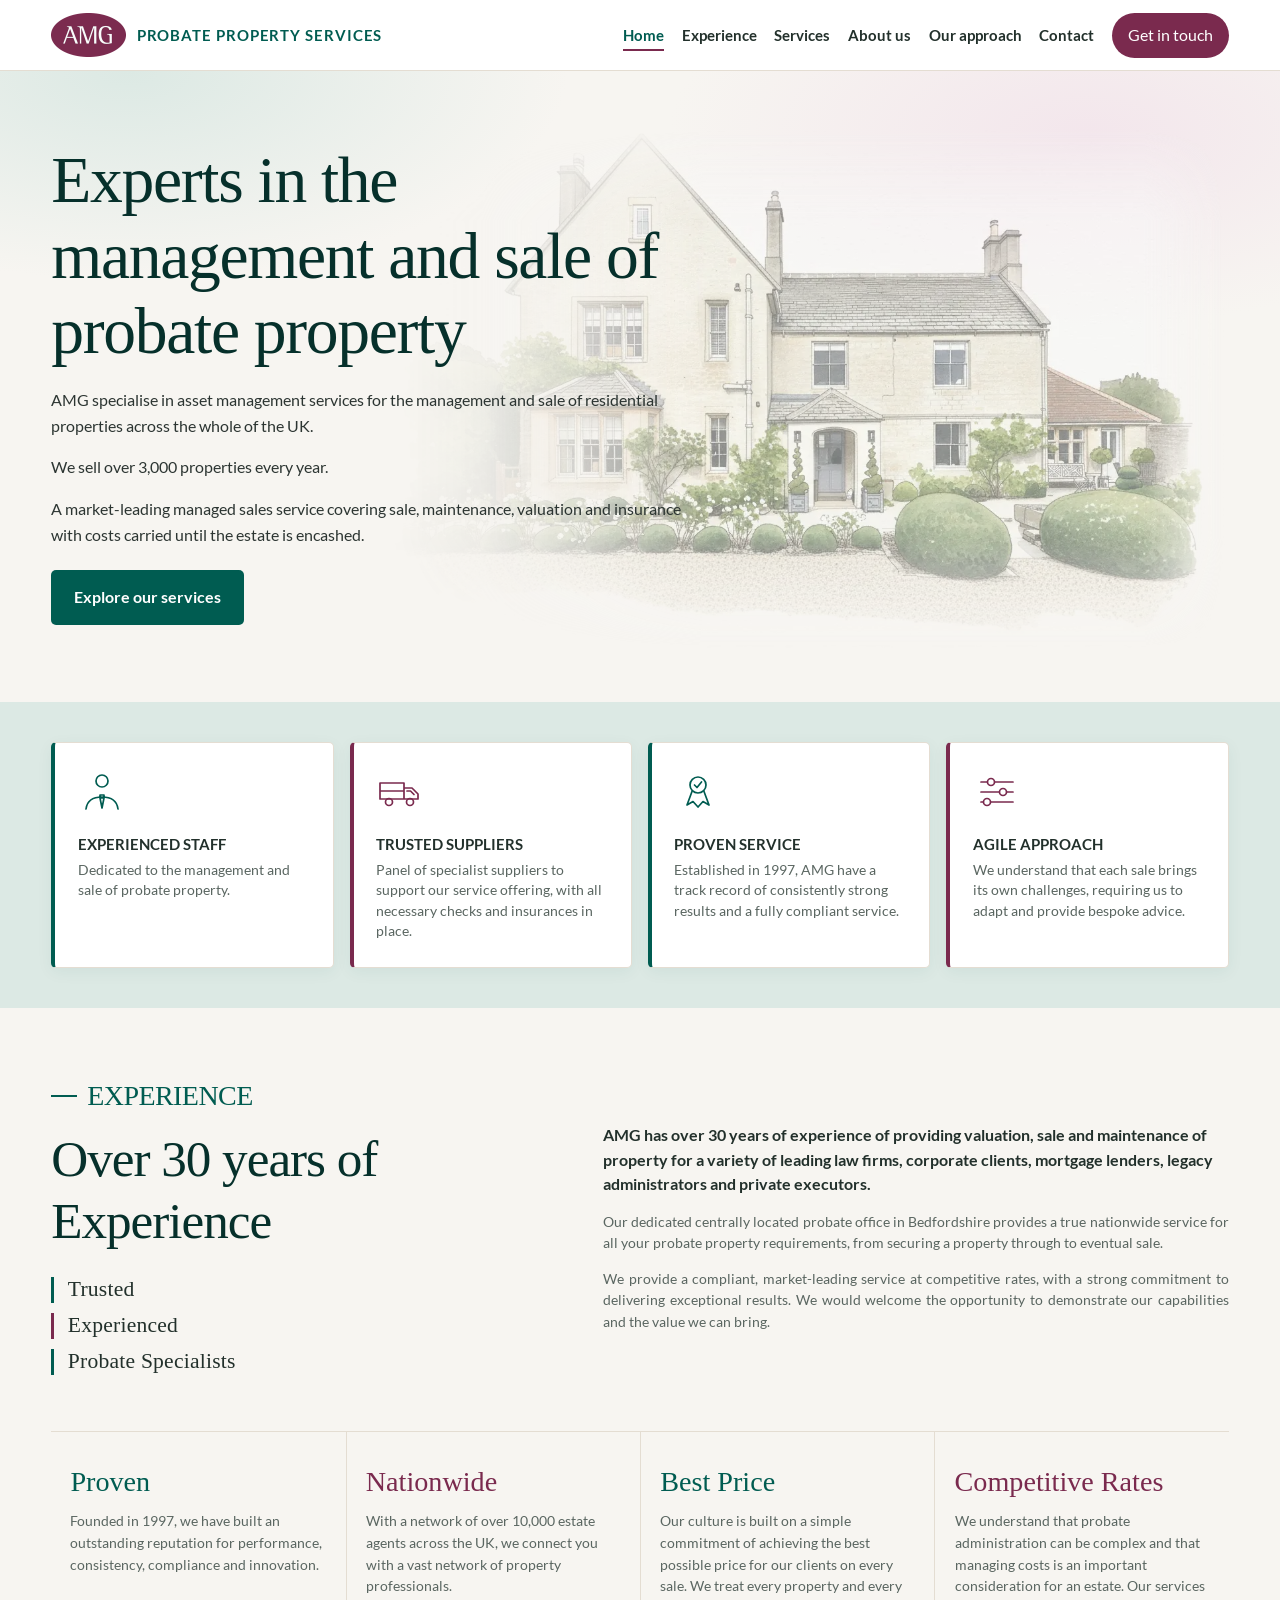
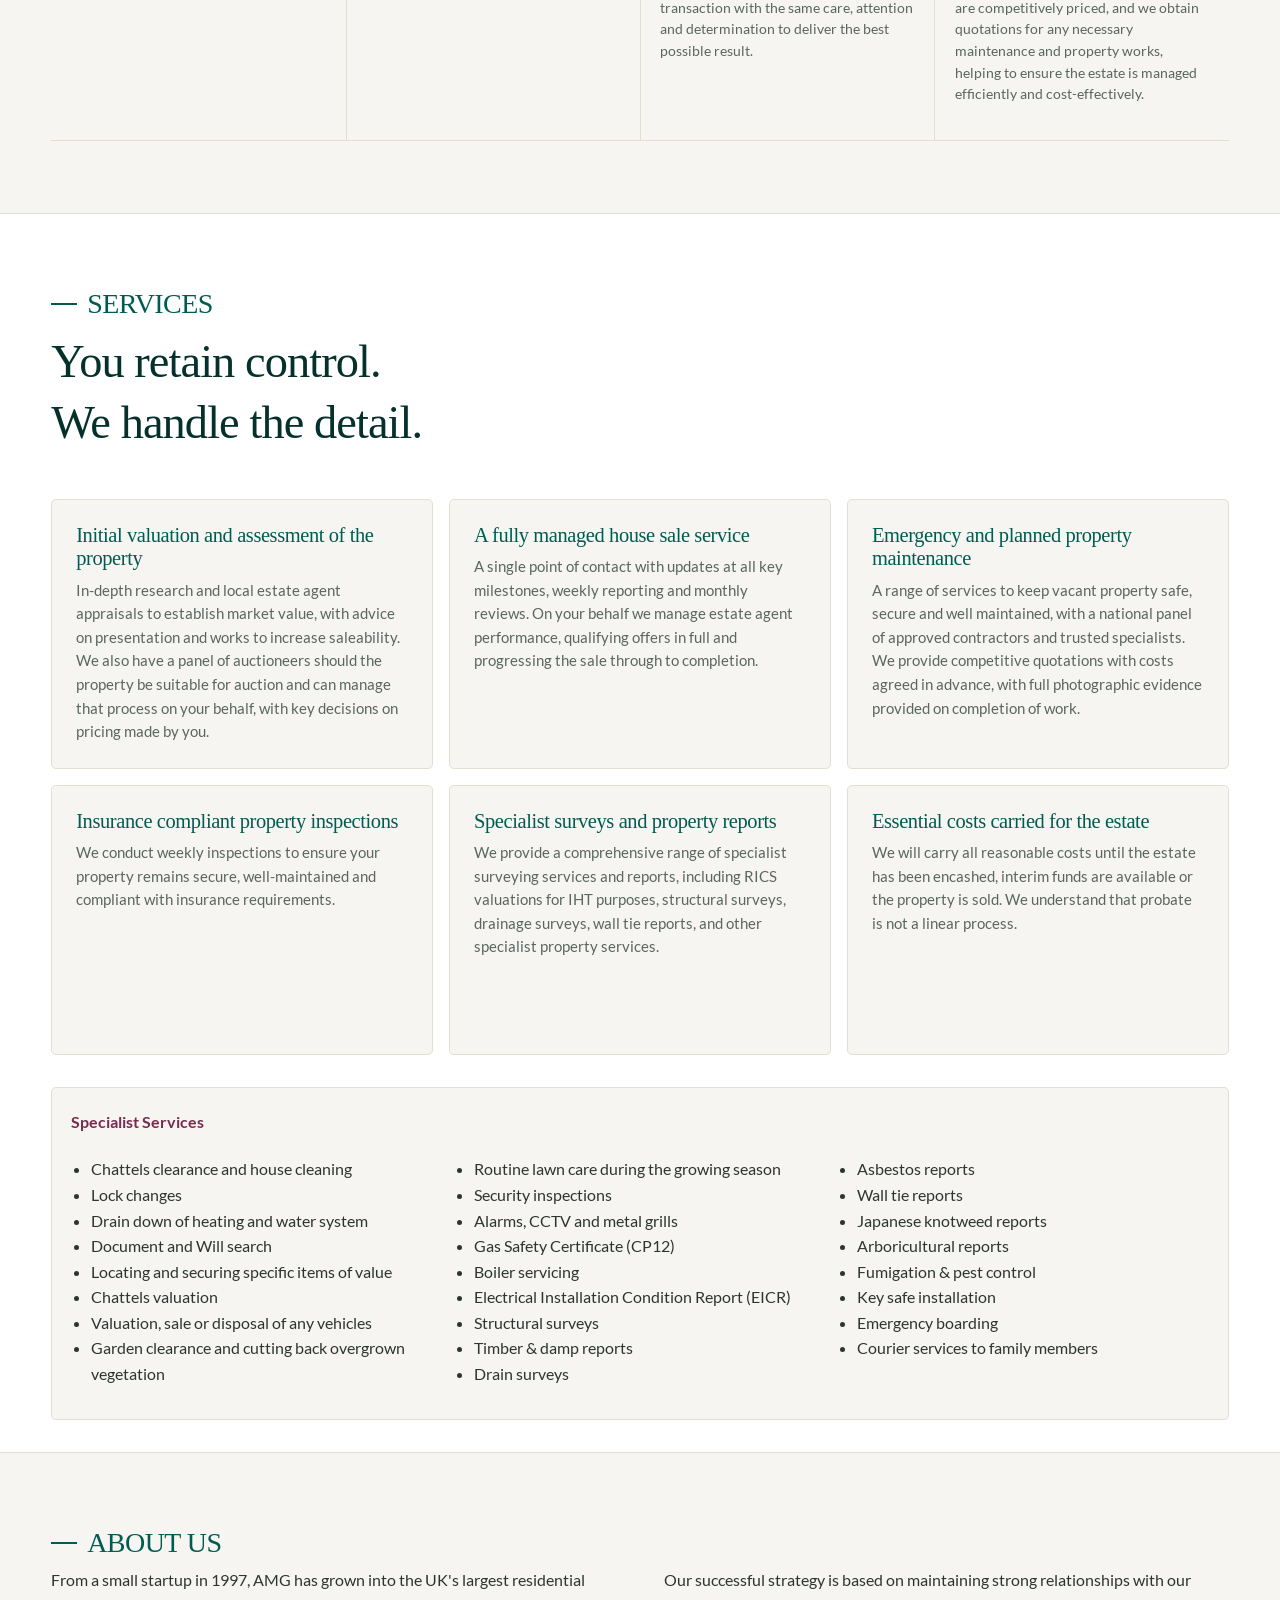
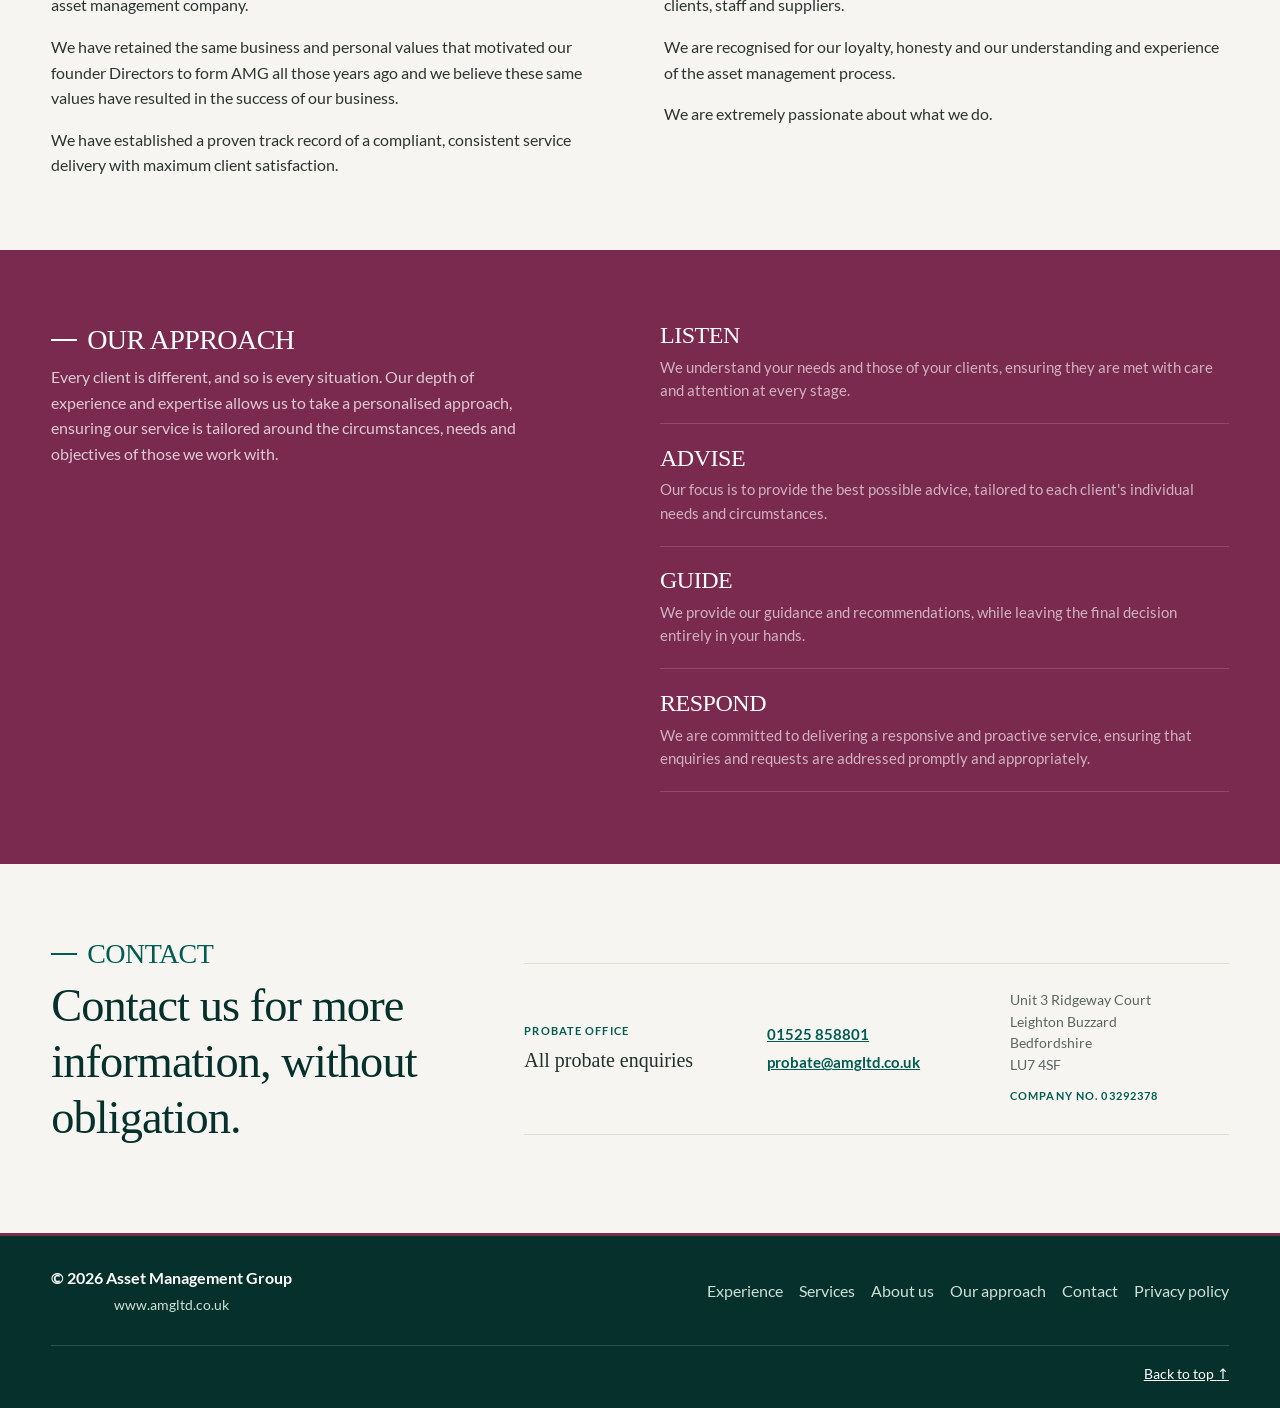
==== index.html @ eb2e2aac "Anchor hero image to container with no overshoot (right 0); keep house fully on-screen at wide width" ====
<!doctype html>
<html lang="en-GB">

<head>
  <meta charset="utf-8">
  <meta name="viewport" content="width=device-width, initial-scale=1">
  <meta name="description" content="AMG Probate Property Services — experts in the management and sale of probate property across the UK. Managed sales, valuations, maintenance, inspections and clearance.">
  <meta name="theme-color" content="#005c51">
  <link rel="canonical" href="https://www.amgprobate.co.uk/">
  <meta property="og:title" content="AMG Probate Property Services | Experts in Probate Property">
  <meta property="og:description" content="AMG Probate Property Services — experts in the management and sale of probate property across the UK. Managed sales, valuations, maintenance, inspections and clearance.">
  <meta property="og:image" content="https://www.amgprobate.co.uk/images/hero-house.webp">
  <meta property="og:url" content="https://www.amgprobate.co.uk/">
  <meta property="og:type" content="website">
  <meta property="og:site_name" content="AMG Probate Property Services">
  <meta name="twitter:card" content="summary_large_image">
  <meta name="twitter:title" content="AMG Probate Property Services | Experts in Probate Property">
  <meta name="twitter:description" content="AMG Probate Property Services — experts in the management and sale of probate property across the UK. Managed sales, valuations, maintenance, inspections and clearance.">
  <meta name="twitter:image" content="https://www.amgprobate.co.uk/images/hero-house.webp">
  <title>AMG Probate Property Services | Experts in Probate Property</title>
  <link rel="icon" type="image/png" href="favicon.png">
  <link rel="preload" as="image" href="images/hero-house.webp" fetchpriority="high">
  <link rel="preload" as="font" type="font/woff2" href="fonts/lato-400.woff2" crossorigin>
  <link rel="preload" as="font" type="font/woff2" href="fonts/lato-700.woff2" crossorigin>
  <link rel="stylesheet" href="styles.css?v=30091411">
  <script type="application/ld+json">
  {
    "@context": "https://schema.org",
    "@type": "Organization",
    "name": "AMG Probate Property Services",
    "description": "Management and sale of probate property across the UK.",
    "email": "probate@amgltd.co.uk",
    "telephone": "+44 1525 858801",
    "address": {
      "@type": "PostalAddress",
      "streetAddress": "Unit 3 Ridgeway Court",
      "addressLocality": "Leighton Buzzard",
      "addressRegion": "Bedfordshire",
      "postalCode": "LU7 4SF",
      "addressCountry": "GB"
    }
  }
  </script>
</head>

<body>
  <a class="skip-link" href="#main-content">Skip to main content</a>

  <header class="site-header" id="site-header">
    <div class="container header-inner">
      <a class="brand" href="#home" aria-label="AMG Probate Property Services — home">
        <img class="brand-logo" src="images/amg-logo-framed-mulberry.png" alt="" width="75" height="44">
        <span class="brand-text">Probate Property Services</span>
      </a>

      <button class="menu-toggle" type="button" aria-expanded="false" aria-controls="site-navigation">
        <span class="menu-toggle-label">Menu</span>
        <span class="menu-toggle-icon" aria-hidden="true"><span></span><span></span><span></span></span>
      </button>

      <nav class="site-nav" id="site-navigation" aria-label="Primary navigation">
        <a href="#home" aria-current="page">Home</a>
        <a href="#experience">Experience</a>
        <a href="#services">Services</a>
        <a href="#about">About us</a>
        <a href="#approach">Our approach</a>
        <a href="#contact">Contact</a>
        <a class="nav-cta" href="#contact">Get in touch</a>
      </nav>
    </div>
  </header>

  <main id="main-content">
    <!-- HOME -->
    <section class="hero section-anchor" id="home" aria-labelledby="hero-title">
      <div class="container hero-inner">
        <div class="hero-copy">
          <h1 id="hero-title">Experts in the management and sale of probate property</h1>
          <p class="hero-intro">
            AMG specialise in asset management services for the management and sale of residential properties across the whole of the UK.
          </p>
          <p class="hero-intro">
            We sell over 3,000 properties every year.
          </p>
          <p class="hero-intro">A market-leading managed sales service covering sale, maintenance, valuation and insurance with costs carried until the estate is encashed.</p>
          <div class="hero-actions">
            <a class="button button-primary" href="#services">Explore our services</a>
          </div>
        </div>
        <img class="hero-image" src="images/hero-house.webp" alt="" width="1280" height="800" aria-hidden="true" loading="eager" fetchpriority="high">
      </div>
    </section>

    <!-- STRENGTHS -->
    <section class="strengths" aria-label="Why choose AMG">
      <div class="strength">
        <svg viewBox="0 0 48 48" aria-hidden="true">
          <circle cx="24" cy="13" r="6" />
          <path d="M8 41c1-8 7-12 16-12s15 4 16 12M22 27h4v3h-4zM22 30h4l-2 10z" />
        </svg>
        <div>
          <h2>EXPERIENCED STAFF</h2>
          <p>Dedicated to the management and sale of probate property.</p>
        </div>
      </div>
      <div class="strength">
        <svg viewBox="0 0 48 48" aria-hidden="true">
          <path d="M4 15h24v16H4zM28 20h8l6 6v5H28M4 23h24M31 23h3.5L38 26.5" />
          <circle cx="13" cy="34" r="3.5" />
          <circle cx="34" cy="34" r="3.5" />
        </svg>
        <div>
          <h2>TRUSTED SUPPLIERS</h2>
          <p>Panel of specialist suppliers to support our service offering, with all necessary checks and insurances in place.</p>
        </div>
      </div>
      <div class="strength">
        <svg viewBox="0 0 48 48" aria-hidden="true">
          <path d="M18 23.5 13 37l6-3.5L24 39l5-5.5 6 3.5-5-13.5" />
          <circle cx="24" cy="17" r="8" />
          <path d="M20.5 17l2.5 2.5 4.5-5.5" />
        </svg>
        <div>
          <h2>PROVEN SERVICE</h2>
          <p>Established in 1997, AMG have a track record of consistently strong results and a fully compliant service.</p>
        </div>
      </div>
      <div class="strength">
        <svg viewBox="0 0 48 48" aria-hidden="true">
          <path d="M8 14h32M8 24h32M8 34h32" />
          <circle cx="18" cy="14" r="3.5" fill="#fff" />
          <circle cx="30" cy="24" r="3.5" fill="#fff" />
          <circle cx="14" cy="34" r="3.5" fill="#fff" />
        </svg>
        <div>
          <h2>AGILE APPROACH</h2>
          <p>We understand that each sale brings its own challenges, requiring us to adapt and provide bespoke advice.</p>
        </div>
      </div>
    </section>

    <!-- EXPERIENCE -->
    <section class="section section-about section-anchor" id="experience" aria-labelledby="experience-title">
      <div class="container">
        <div class="section-intro-grid">
          <div class="about-left">
            <h2 id="experience-title" class="section-title">EXPERIENCE</h2>
            <p class="about-tenure">Over 30 years of Experience</p>
            <div class="about-values" aria-label="Our values">
              <span>Trusted</span>
              <span>Experienced</span>
              <span>Probate Specialists</span>
            </div>
          </div>
          <div class="about-copy">
            <p>
              AMG has over 30 years of experience of providing valuation, sale and maintenance of property for a variety of leading law firms, corporate clients, mortgage lenders, legacy administrators and private executors.
            </p>
            <p>
              Our dedicated centrally located probate office in Bedfordshire provides a true nationwide service for all your probate property requirements, from securing a property through to eventual sale.
            </p>
            <p>
              We provide a compliant, market-leading service at competitive rates, with a strong commitment to delivering exceptional results. We would welcome the opportunity to demonstrate our capabilities and the value we can bring.
            </p>
          </div>
        </div>
      </div>
    </section>

    <!-- STATS -->
    <section class="section section-stats" aria-label="AMG highlights">
      <div class="container">
        <div class="stats">
          <article class="stat-card">
            <strong>Proven</strong>
            <span>
              Founded in 1997, we have built an outstanding reputation for performance, consistency, compliance and innovation.
            </span>
          </article>
          <article class="stat-card">
            <strong>Nationwide</strong>
            <span>
              With a network of over 10,000 estate agents across the UK, we connect you with a vast network of property professionals.
            </span>
          </article>
          <article class="stat-card">
            <strong>Best Price</strong>
            <span>
              Our culture is built on a simple commitment of achieving the best possible price for our clients on every sale. We treat every property and every transaction with the same care, attention and determination to deliver the best possible result.
            </span>
          </article>
          <article class="stat-card">
            <strong>Competitive Rates</strong>
            <span>
              We understand that probate administration can be complex and that managing costs is an important consideration for an estate.
              Our services are competitively priced, and we obtain quotations for any necessary maintenance and property works, helping to ensure the estate is managed efficiently and cost-effectively.
            </span>
          </article>
        </div>
      </div>
    </section>

    <!-- SERVICES -->
    <section class="section section-services section-anchor" id="services" aria-labelledby="services-title">
      <div class="container">
        <h2 id="services-title" class="section-title">SERVICES</h2>
        <p class="lead">You retain control.</p>
        <p class="lead">We handle the detail.</p>

        <div class="services-grid">
          <article class="service-card">
            <h3>Initial valuation and assessment of the property</h3>
            <p>In-depth research and local estate agent appraisals to establish market value, with advice on presentation and works to increase saleability.  We also have a panel of auctioneers should the property be suitable for auction and can manage that process on your behalf, with key decisions on pricing made by you.</p>
          </article>

          <article class="service-card">
            <h3>A fully managed house sale service</h3>
            <p>A single point of contact with updates at all key milestones, weekly reporting and monthly reviews.  On your behalf we manage estate agent performance, qualifying offers in full and progressing the sale through to completion.</p>
          </article>

          <article class="service-card">
            <h3>Emergency and planned property maintenance</h3>
            <p>
              A range of services to keep vacant property safe, secure and well maintained, with a national panel of approved contractors and trusted specialists.  We provide competitive quotations with costs agreed in advance, with full photographic evidence provided on completion of work.
            </p>
          </article>

          <article class="service-card">
            <h3>Insurance compliant property inspections</h3>
            <p>
              We conduct weekly inspections to ensure your property remains secure, well-maintained and compliant with insurance requirements.
            </p>
          </article>

          <article class="service-card">
            <h3>Specialist surveys and property reports</h3>
            <p>
              We provide a comprehensive range of specialist surveying services and reports, including RICS valuations for IHT purposes, structural surveys, drainage surveys, wall tie reports, and other specialist property services.
            </p>
          </article>

          <article class="service-card">
            <h3>Essential costs carried for the estate</h3>
            <p>
              We will carry all reasonable costs until the estate has been encashed, interim funds are available or the property is sold.  We understand that probate is not a linear process.
            </p>
          </article>
        </div>

        <details class="works-details" open>
          <summary>Specialist Services</summary>
          <ul class="works-list">
            <li>Chattels clearance and house cleaning</li>
            <li>Lock changes</li>
            <li>Drain down of heating and water system</li>
            <li>Document and Will search</li>
            <li>Locating and securing specific items of value</li>
            <li>Chattels valuation</li>
            <li>Valuation, sale or disposal of any vehicles</li>
            <li>Garden clearance and cutting back overgrown vegetation</li>
            <li>Routine lawn care during the growing season</li>
            <li>Security inspections</li>
            <li>Alarms, CCTV and metal grills</li>
            <li>Gas Safety Certificate (CP12)</li>
            <li>Boiler servicing</li>
            <li>Electrical Installation Condition Report (EICR)</li>
            <li>Structural surveys</li>
            <li>Timber &amp; damp reports</li>
            <li>Drain surveys</li>
            <li>Asbestos reports</li>
            <li>Wall tie reports</li>
            <li>Japanese knotweed reports</li>
            <li>Arboricultural reports</li>
            <li>Fumigation &amp; pest control</li>
            <li>Key safe installation</li>
            <li>Emergency boarding</li>
            <li>Courier services to family members</li>
          </ul>
        </details>
      </div>
    </section>

    <!-- ABOUT US -->
    <section class="section section-sectors section-anchor" id="about" aria-labelledby="about-title">
      <div class="container">
        <h2 id="about-title" class="section-title">ABOUT US</h2>
        <div class="who-copy">
          <p>From a small startup in 1997, AMG has grown into the UK's largest residential asset management company.</p>
          <p>We have retained the same business and personal values that motivated our founder Directors to form AMG all those years ago and we believe these same values have resulted in the success of our business.</p>
          <p>We have established a proven track record of a compliant, consistent service delivery with maximum client satisfaction.</p>
          <p>Our successful strategy is based on maintaining strong relationships with our clients, staff and suppliers.</p>
          <p>We are recognised for our loyalty, honesty and our understanding and experience of the asset management process.</p>
          <p>We are extremely passionate about what we do.</p>
        </div>
      </div>
    </section>

    <!-- OUR APPROACH -->
    <section class="section section-approach section-anchor" id="approach" aria-labelledby="approach-title">
      <div class="container approach-grid">
        <div class="approach-copy">
          <h2 id="approach-title" class="section-title">OUR APPROACH</h2>
          <p class="approach-intro">Every client is different, and so is every situation. Our depth of experience and expertise allows us to take a personalised approach, ensuring our service is tailored around the circumstances, needs and objectives of those we work with.</p>
        </div>

        <ol class="approach-steps">
          <li>
            <div>
              <h3>LISTEN</h3>
              <p>
                We understand your needs and those of your clients, ensuring they are met with care and attention at every stage.
              </p>
            </div>
          </li>
          <li>
            <div>
              <h3>ADVISE</h3>
              <p>
                Our focus is to provide the best possible advice, tailored to each client's individual needs and circumstances.
              </p>
            </div>
          </li>
          <li>
            <div>
              <h3>GUIDE</h3>
              <p>
                We provide our guidance and recommendations, while leaving the final decision entirely in your hands.
              </p>
            </div>
          </li>
          <li>
            <div>
              <h3>RESPOND</h3>
              <p>
                We are committed to delivering a responsive and proactive service, ensuring that enquiries and requests are addressed promptly and appropriately.
              </p>
            </div>
          </li>
        </ol>
      </div>
    </section>

    <!-- CONTACT -->
    <section class="section section-contact section-anchor" id="contact" aria-labelledby="contact-title">
      <div class="container contact-grid">
        <div class="contact-intro">
          <h2 id="contact-title" class="section-title">CONTACT</h2>
          <p class="lead">Contact us for more information, without obligation.</p>
        </div>

        <div class="contact-list">
          <article class="contact-item">
            <div><span>Probate office</span><strong>All probate enquiries</strong></div>
            <div class="contact-links">
              <a href="tel:+441525858801">01525 858801</a>
              <a href="mailto:probate@amgltd.co.uk">probate@amgltd.co.uk</a>
            </div>
            <address class="contact-address">
              Unit 3 Ridgeway Court<br>
              Leighton Buzzard<br>
              Bedfordshire<br>
              LU7 4SF
              <span class="contact-company">Company No. 03292378</span>
            </address>
          </article>
        </div>
      </div>
    </section>
  </main>

  <footer class="site-footer">
    <div class="container footer-main">
      <div class="footer-brand-wrap">
        <a class="footer-brand" href="#home" aria-label="Back to the top">
          <span>&copy; <span id="current-year">2026</span> Asset Management Group</span>
        </a>
        <a class="footer-parent" href="https://www.amgltd.co.uk" target="_blank" rel="noopener">www.amgltd.co.uk</a>
      </div>
      <nav class="footer-nav" aria-label="Footer navigation">
        <a href="#experience">Experience</a>
        <a href="#services">Services</a>
        <a href="#about">About us</a>
        <a href="#approach">Our approach</a>
        <a href="#contact">Contact</a>
        <a href="privacy-policy.html">Privacy policy</a>
      </nav>
    </div>
    <div class="container footer-bottom">
      <a href="#home">Back to top <span aria-hidden="true">↑</span></a>
    </div>
  </footer>

  <a href="#home" class="back-to-top" aria-label="Back to top" id="back-to-top">
    <svg viewBox="0 0 24 24" fill="none" stroke="currentColor" stroke-width="2.5" stroke-linecap="round" stroke-linejoin="round" aria-hidden="true">
      <path d="M18 15l-6-6-6 6" />
    </svg>
  </a>

  <script src="site.js?v=291506"></script>
</body>

</html>
---- styles.css ----
/* AMG Probate Property Services — #005c51 + mulberry, Lato + Georgia */
:root {
  --emerald-950: #06302b;
  --emerald-900: #005c51;
  --emerald-700: #005c51;
  --emerald-100: #dce9e4;
  --mulberry-800: #5d1f3f;
  --mulberry-700: #7a2a4e;
  --mulberry-100: #f3e6ec;
  --paper: #f7f5f1;
  --cream: #f3efe6;
  --card: #ffffff;
  --ink: #22302b;
  --muted: #5a6661;
  --line: #e4ddd2;
  --radius: 5px;
  --shadow: 0 12px 32px rgba(0, 92, 81, 0.1);
  --max: 1180px;
  --font: "Lato", "Segoe UI", system-ui, -apple-system, Roboto, Arial, sans-serif;
  --serif: Georgia, "Times New Roman", Times, serif;
}

@font-face {
  font-family: "Lato";
  font-style: normal;
  font-weight: 400;
  font-display: swap;
  src: url(fonts/lato-400.woff2) format("woff2");
}

@font-face {
  font-family: "Lato";
  font-style: normal;
  font-weight: 700;
  font-display: swap;
  src: url(fonts/lato-700.woff2) format("woff2");
}

* {
  box-sizing: border-box;
}

html {
  overflow-x: hidden;
}

@media (prefers-reduced-motion: no-preference) {
  html {
    scroll-behavior: smooth;
  }
}

@view-transition {
  navigation: auto;
}

body {
  margin: 0;
  font-family: var(--font);
  color: var(--ink);
  background: var(--paper);
  line-height: 1.6;
}

h1,
h2,
h3 {
  line-height: 1.15;
  letter-spacing: -0.02em;
  margin: 0 0 0.5rem;
}

h1,
h2 {
  font-family: var(--serif);
  font-weight: 400;
}

h1 {
  font-size: clamp(2.35rem, 5.2vw, 4.1rem);
  color: var(--emerald-950);
  margin-bottom: 1.1rem;
}

h2 {
  font-size: clamp(1.5rem, 3vw, 2.2rem);
  color: var(--emerald-900);
}

h3 {
  font-weight: 700;
}

p {
  margin: 0 0 1rem;
}

a {
  color: var(--emerald-700);
}

.container {
  width: min(var(--max), 92%);
  margin: 0 auto;
}

.section {
  padding: 4.5rem 0;
}

.section-anchor {
  scroll-margin-top: 84px;
}

.skip-link {
  position: absolute;
  left: -9999px;
  top: 0;
  background: var(--emerald-900);
  color: #fff;
  padding: 0.75rem 1rem;
  z-index: 100;
}

.skip-link:focus {
  left: 0;
}

::selection {
  background: var(--mulberry-700);
  color: #fff;
}

/* Header */
.site-header {
  position: sticky;
  top: 0;
  z-index: 50;
  background: rgba(255, 255, 255, 0.95);
  backdrop-filter: blur(12px);
  border-bottom: 1px solid var(--line);
}

.site-header.scrolled {
  box-shadow: 0 6px 20px rgba(0, 0, 0, 0.08);
}

.header-inner {
  display: flex;
  align-items: center;
  justify-content: space-between;
  gap: 1rem;
  padding: 0.8rem 0;
}

.brand {
  display: flex;
  align-items: center;
  gap: 0.65rem;
  text-decoration: none;
}

.brand-logo {
  width: auto;
  height: 44px;
  object-fit: contain;
  mix-blend-mode: multiply;
  flex-shrink: 0;
}

.brand-text {
  font-size: 0.95rem;
  color: var(--emerald-900);
  font-weight: 700;
  text-transform: uppercase;
  letter-spacing: 0.06em;
  line-height: 1.2;
}

.site-nav {
  display: flex;
  align-items: center;
  gap: 1.1rem;
}

.site-nav a:not(.nav-cta) {
  text-decoration: none;
  color: var(--ink);
  font-weight: 700;
  font-size: 0.95rem;
  position: relative;
}

.site-nav a:not(.nav-cta)::after {
  content: "";
  position: absolute;
  left: 0;
  right: 0;
  bottom: -4px;
  height: 2px;
  background: var(--mulberry-700);
  transform: scaleX(0);
  transform-origin: left;
  transition: transform 0.22s ease;
}

.site-nav a:not(.nav-cta):hover::after,
.site-nav a:not(.nav-cta).active::after {
  transform: scaleX(1);
}

.site-nav a:hover,
.site-nav a.active {
  color: var(--emerald-700);
}

.nav-cta {
  background: var(--mulberry-700);
  color: #fff !important;
  padding: 0.6rem 1rem;
  border-radius: 999px;
  text-decoration: none;
}

.nav-cta::after {
  display: none;
}

.nav-cta:hover {
  background: var(--mulberry-800);
}

.menu-toggle {
  display: none;
}

/* Hero */
.hero {
  position: relative;
  background:
    radial-gradient(700px 320px at 85% 10%, var(--mulberry-100), transparent 60%),
    radial-gradient(800px 380px at 10% 0%, var(--emerald-100), transparent 55%),
    var(--paper);
  padding: 4.5rem 0 4rem;
  overflow: hidden;
}

.hero-inner {
  position: relative;
  z-index: 1;
  display: flex;
  align-items: center;
  gap: 2rem;
}

.hero-copy {
  position: relative;
  z-index: 1;
  max-width: min(640px, 58%);
  flex: 1;
  min-width: 0;
}

.hero-image {
  position: absolute;
  right: 0;
  top: 50%;
  transform: translateY(-50%);
  z-index: 0;
  width: min(960px, 72%);
  max-width: none;
  height: auto;
  opacity: 0.55;
  mix-blend-mode: multiply;
  pointer-events: none;
  mask-image: linear-gradient(to right, transparent 0%, rgba(0, 0, 0, 0.1) 12%, rgba(0, 0, 0, 0.4) 24%, #000 38%, #000 90%, transparent 100%),
    linear-gradient(to bottom, transparent 0%, #000 18%, #000 78%, transparent 100%);
  mask-composite: intersect;
  -webkit-mask-image: linear-gradient(to right, transparent 0%, rgba(0, 0, 0, 0.1) 12%, rgba(0, 0, 0, 0.4) 24%, #000 38%, #000 90%, transparent 100%),
    linear-gradient(to bottom, transparent 0%, #000 18%, #000 78%, transparent 100%);
  -webkit-mask-composite: source-in;
}

.hero-intro {
  font-size: 1rem;
  color: #2c3532;
}

.hero-actions {
  display: flex;
  align-items: center;
  gap: 1.2rem;
  margin: 1.4rem 0 0.8rem;
  flex-wrap: wrap;
}

.button {
  display: inline-block;
  text-decoration: none;
  font-weight: 700;
  padding: 0.8rem 1.3rem;
  border-radius: var(--radius);
  border: 2px solid transparent;
  transition: transform 0.18s ease, background-color 0.18s ease, box-shadow 0.18s ease;
}

.button:hover {
  transform: translateY(-2px);
  box-shadow: 0 8px 20px rgba(0, 92, 81, 0.22);
}

.button-primary {
  background: var(--emerald-700);
  color: #fff;
}

.button-primary:hover {
  background: var(--emerald-950);
}

/* Strengths — floating cards with alternating accents */
.strengths {
  position: relative;
  display: grid;
  grid-template-columns: repeat(4, 1fr);
  gap: 16px;
  width: min(var(--max), 92%);
  margin: 0 auto;
  padding: 2.5rem 0;
}

.strengths::before {
  content: "";
  position: absolute;
  inset: 0;
  width: 100vw;
  left: 50%;
  transform: translateX(-50%);
  background: var(--emerald-100);
  z-index: -1;
}

.strength {
  background: #fff;
  border: 1px solid var(--line);
  border-left: 4px solid var(--emerald-700);
  border-radius: var(--radius);
  padding: 1.6rem 1.4rem;
  box-shadow: 0 4px 16px rgba(0, 92, 81, 0.06);
  transition: transform 0.18s ease, box-shadow 0.18s ease;
}

.strength:nth-child(2),
.strength:nth-child(4) {
  border-left-color: var(--mulberry-700);
}

.strength:hover {
  transform: translateY(-3px);
  box-shadow: 0 8px 24px rgba(0, 92, 81, 0.1);
}

.strength svg {
  width: 48px;
  height: 48px;
  fill: none;
  stroke: var(--emerald-700);
  stroke-width: 1.7;
  stroke-linecap: round;
  stroke-linejoin: round;
  margin-bottom: 12px;
}

.strength:nth-child(2) svg,
.strength:nth-child(4) svg {
  stroke: var(--mulberry-700);
}

.strength h2 {
  font-family: var(--font);
  font-size: 0.92rem;
  font-weight: 700;
  letter-spacing: 0;
  line-height: 1.3;
  color: var(--ink);
  margin-bottom: 6px;
}

.strength p {
  margin: 0;
  color: var(--muted);
  font-size: 0.85rem;
  line-height: 1.5;
}

/* About */
.section-about {
  padding-bottom: 2rem;
}

.section-intro-grid {
  display: grid;
  grid-template-columns: 0.9fr 1.1fr;
  gap: 2.5rem;
  margin-bottom: 1.5rem;
  align-items: center;
}

.about-left {
  display: flex;
  flex-direction: column;
  justify-content: flex-start;
}

.about-copy {
  max-width: 70ch;
}

.about-copy p {
  color: var(--muted);
  font-size: 0.9rem;
  line-height: 1.5;
  text-align: justify;
  margin-bottom: 0.85rem;
}

.about-copy p:first-child {
  color: var(--ink);
  font-size: 1rem;
  font-weight: 700;
  text-align: left;
  line-height: 1.55;
}

.about-copy p:last-child {
  margin-bottom: 0;
}

.section-title {
  display: inline-flex;
  align-items: center;
  gap: 10px;
  font-size: clamp(1.25rem, 2.4vw, 1.75rem);
}

.section-title::before {
  width: 26px;
  height: 2px;
  background: currentColor;
  content: "";
}

.about-tenure,
.section-services .lead,
.section-privacy .lead,
.contact-intro .lead {
  font-family: var(--serif);
  font-weight: 400;
  font-size: clamp(1.75rem, 3.8vw, 2.9rem);
  color: var(--emerald-950);
  line-height: 1.2;
  letter-spacing: -0.02em;
}

.section-services .lead {
  margin: 0.35rem 0 0;
}

.section-services .services-grid {
  margin-top: 3rem;
}

.about-tenure {
  font-size: clamp(2.1rem, 4.2vw, 3.2rem);
  margin: 0.5rem 0 0;
}

.about-values {
  display: flex;
  flex-direction: column;
  gap: 0.65rem;
  margin: 1.6rem 0 0;
}

.about-values span {
  font-family: var(--serif);
  font-size: clamp(1.1rem, 1.9vw, 1.35rem);
  font-weight: 400;
  color: var(--ink);
  letter-spacing: 0.01em;
  line-height: 1.2;
  padding-left: 0.85rem;
  border-left: 3px solid var(--emerald-700);
}

.about-values span:nth-child(2) {
  border-left-color: var(--mulberry-700);
}

/* Stats — Charlbury pattern: large serif label, no card backgrounds */
.section-stats {
  padding-top: 0;
  padding-bottom: 4.5rem;
}

.stats {
  display: grid;
  grid-template-columns: repeat(4, 1fr);
  border-top: 1px solid var(--line);
  border-bottom: 1px solid var(--line);
}

.stat-card {
  padding: 2.2rem clamp(0.75rem, 1.5vw, 1.25rem);
}

.stat-card+.stat-card {
  border-left: 1px solid var(--line);
}

.stat-card strong {
  display: block;
  margin-bottom: 12px;
  color: var(--emerald-700);
  font-family: var(--serif);
  font-size: clamp(1.35rem, 2.2vw, 1.9rem);
  font-weight: 400;
  line-height: 1.1;
  white-space: nowrap;
}

.stat-card:nth-child(2) strong {
  color: var(--mulberry-700);
}

.stat-card:nth-child(4) strong {
  color: var(--mulberry-700);
}

.stat-card span {
  display: block;
  color: var(--muted);
  font-size: 0.9rem;
  line-height: 1.5;
}

/* Services */
.section-services {
  background: #fff;
  border-top: 1px solid var(--line);
  border-bottom: 1px solid var(--line);
  padding-bottom: 2rem;
}

.services-grid {
  display: grid;
  grid-template-columns: repeat(3, 1fr);
  grid-template-rows: repeat(2, 1fr);
  grid-auto-rows: 1fr;
  gap: 16px;
}

.service-card {
  position: relative;
  display: flex;
  flex-direction: column;
  min-height: 16rem;
  background: var(--paper);
  border: 1px solid var(--line);
  border-radius: var(--radius);
  padding: clamp(1.1rem, 2vw, 1.5rem);
  transition: transform 0.18s ease, border-color 0.18s ease, box-shadow 0.18s ease;
}

.service-card:hover {
  transform: translateY(-4px);
  border-color: rgba(122, 42, 78, 0.35);
  box-shadow: var(--shadow);
}

.service-card h3 {
  color: var(--emerald-900);
  font-family: var(--serif);
  font-size: clamp(1.1rem, 1.6vw, 1.35rem);
  font-weight: 400;
  margin-bottom: 8px;
}

.service-card p {
  color: var(--muted);
  margin-bottom: 0;
  font-size: 0.92rem;
}

.service-card p:last-child {
  margin-bottom: 0;
}

.works-details {
  margin-top: 2rem;
  background: var(--paper);
  border: 1px solid var(--line);
  border-radius: var(--radius);
  padding: 1rem 1.2rem;
  transition: transform 0.18s ease, border-color 0.18s ease, box-shadow 0.18s ease;
}

.works-details:hover {
  transform: translateY(-4px);
  border-color: rgba(122, 42, 78, 0.35);
  box-shadow: var(--shadow);
}

.works-details summary {
  font-weight: 800;
  color: var(--mulberry-700);
  cursor: default;
  padding: 0.35rem 0;
  list-style: none;
}

.works-details summary::-webkit-details-marker {
  display: none;
}

.works-details summary::marker {
  content: "";
}

.works-list {
  columns: 3;
  column-gap: 2rem;
  margin: 1rem 0;
  padding-left: 1.2rem;
  color: #2c3532;
}

/* Who we are */
.who-copy {
  max-width: none;
  columns: 2;
  column-gap: 3rem;
}

.who-copy p {
  color: #2c3532;
  break-inside: avoid;
}

/* Approach */
.section-approach {
  background: var(--mulberry-700);
  color: #f3e6ec;
}

.section-approach h2 {
  color: #fff;
}

.approach-intro {
  color: rgba(255, 255, 255, 0.75);
  font-size: 1rem;
  max-width: 55ch;
}

.approach-grid {
  display: grid;
  grid-template-columns: 1fr 1fr;
  gap: 2.5rem;
  align-items: start;
}

.approach-steps {
  list-style: none;
  margin: 0;
  padding: 0;
  display: grid;
  gap: 0;
}

.approach-steps li {
  display: grid;
  grid-template-columns: 1fr;
  gap: 20px;
  padding: 1.3rem 0;
  border-bottom: 1px solid rgba(255, 255, 255, 0.15);
}

.approach-steps li:first-child {
  padding-top: 0;
}

.approach-steps h3 {
  color: #fff;
  font-family: var(--serif);
  font-size: 1.5rem;
  font-weight: 400;
  margin-bottom: 6px;
}

.approach-steps p {
  margin: 0;
  color: rgba(255, 255, 255, 0.64);
  font-size: 0.91rem;
}

/* Contact — Charlbury row layout */
.section-contact {
  background: var(--paper);
}

.contact-grid {
  display: grid;
  grid-template-columns: 0.72fr 1.28fr;
  gap: clamp(3rem, 6vw, 7rem);
  align-items: start;
}

.contact-intro {
  position: sticky;
  top: calc(84px + 2.5rem);
}

.contact-intro h2 {
  max-width: 500px;
}

.contact-intro .lead {
  max-width: 530px;
}

.contact-list {
  border-top: 1px solid var(--line);
  align-self: center;
}

.contact-item {
  display: grid;
  grid-template-columns: repeat(3, 1fr);
  gap: clamp(1rem, 2vw, 1.5rem);
  align-items: center;
  padding: 1.6rem 0;
  border-bottom: 1px solid var(--line);
}

.contact-item span {
  display: block;
  margin-bottom: 4px;
  color: var(--emerald-700);
  font-size: 0.7rem;
  font-weight: 700;
  letter-spacing: 0.1em;
  text-transform: uppercase;
}

.contact-item strong {
  font-family: var(--serif);
  font-size: 1.25rem;
  font-weight: 400;
  white-space: nowrap;
}

.contact-links {
  display: flex;
  flex-direction: column;
  gap: 4px;
}

.contact-links a {
  color: var(--emerald-900);
  font-size: 0.92rem;
  font-weight: 700;
  overflow-wrap: anywhere;
}

.contact-links a:hover {
  text-decoration: underline;
  text-decoration-thickness: 1px;
  text-underline-offset: 4px;
}

.contact-address {
  font-style: normal;
  color: var(--muted);
  font-size: 0.9rem;
  line-height: 1.5;
}

.contact-company {
  display: block;
  margin-top: 0.75rem;
}

/* Privacy policy page — frame around the OneTrust notice (content untouched) */
.section-privacy .section-title {
  color: var(--emerald-900);
}

.section-privacy .lead {
  margin: 0.35rem 0 0;
}

.privacy-notice {
  margin-top: 2.5rem;
  padding: clamp(1.5rem, 3vw, 2.5rem);
  background: var(--card);
  border: 1px solid var(--line);
  border-radius: var(--radius);
}

.notice-loading {
  display: none;
  align-items: center;
  gap: 0.6rem;
  color: var(--muted);
  font-size: 0.9rem;
}

.privacy-notice:has(.otnotice:empty) .notice-loading {
  display: flex;
}

.notice-spinner {
  width: 16px;
  height: 16px;
  flex: none;
  border: 2px solid var(--line);
  border-top-color: var(--emerald-700);
  border-radius: 50%;
  animation: spin 0.8s linear infinite;
}

@keyframes spin {
  to {
    transform: rotate(360deg);
  }
}

@media (prefers-reduced-motion: reduce) {
  .notice-spinner {
    animation: none;
    border-top-color: var(--line);
  }
}

.privacy-notice .otnotice,
.privacy-notice .otnotice :where(h1, h2, h3, h4, p, li, dt, dd, th, td, div, span, a) {
  font-family: var(--font);
}

.privacy-notice .otnotice {
  color: var(--ink);
  font-size: 1rem;
  line-height: 1.6;
}

.privacy-notice .otnotice :where(h1, h2, h3, h4) {
  font-family: var(--serif);
  font-weight: 400;
  color: var(--emerald-900);
  letter-spacing: -0.02em;
  line-height: 1.15;
  margin: 1.6rem 0 0.6rem;
}

.privacy-notice .otnotice h1 {
  font-size: clamp(1.5rem, 3vw, 2.2rem);
  color: var(--emerald-950);
}

.privacy-notice .otnotice h2 {
  font-size: clamp(1.25rem, 2.4vw, 1.75rem);
}

.privacy-notice .otnotice :where(h3, h4) {
  font-family: var(--font);
  font-weight: 700;
  font-size: 1.05rem;
  color: var(--ink);
}

.privacy-notice .otnotice :where(h1, h2, h3, h4):first-child {
  margin-top: 0;
}

.privacy-notice .otnotice p,
.privacy-notice .otnotice li {
  color: var(--ink);
}

.privacy-notice .otnotice p {
  margin: 0 0 1rem;
}

.privacy-notice .otnotice :where(ul, ol) {
  padding-left: 1.3rem;
  margin: 0 0 1rem;
}

.privacy-notice .otnotice li {
  margin-bottom: 0.4rem;
}

.privacy-notice .otnotice a {
  color: var(--emerald-700);
}

.privacy-notice .otnotice a:hover {
  color: var(--mulberry-700);
}

.privacy-notice .otnotice :where(strong, b) {
  color: var(--emerald-950);
}

.privacy-notice .otnotice :where(hr, tr, td, th) {
  border-color: var(--line);
}

.privacy-notice .otnotice table {
  border-collapse: collapse;
  width: 100%;
  margin: 0 0 1.25rem;
}

.privacy-notice .otnotice :where(td, th) {
  padding: 0.6rem 0.75rem;
  text-align: left;
  border: 1px solid var(--line);
}

.privacy-notice .otnotice th {
  background: var(--emerald-100);
  color: var(--emerald-950);
  font-weight: 700;
}

.privacy-notice .otnotice :where(button, .otnotice-btn, input[type="button"], input[type="submit"]) {
  font-family: var(--font);
  background: var(--emerald-700);
  color: #fff;
  border: 0;
  border-radius: 999px;
  padding: 0.6rem 1.2rem;
  font-weight: 700;
  cursor: pointer;
}

.privacy-notice .otnotice :where(button, .otnotice-btn):hover {
  background: var(--mulberry-700);
}

@media (max-width: 600px) {
  .section-privacy .lead {
    font-size: clamp(2.35rem, 7.5vw, 3rem);
  }

  .privacy-notice {
    margin-top: 2rem;
    padding: 1.25rem 1rem;
  }
}

/* Footer */
.site-footer {
  background: var(--emerald-950);
  color: #cfe0d6;
  border-top: 3px solid var(--mulberry-700);
}

.footer-main {
  display: flex;
  justify-content: space-between;
  align-items: center;
  gap: 1.5rem;
  flex-wrap: wrap;
  padding: 1.8rem 0;
  border-bottom: 1px solid rgba(255, 255, 255, 0.15);
}

.footer-brand {
  display: flex;
  align-items: center;
  gap: 0.7rem;
  color: #fff;
  text-decoration: none;
  font-weight: 700;
}

.footer-brand-wrap {
  display: flex;
  flex-direction: column;
  align-items: center;
  gap: 0.25rem;
}

.footer-parent {
  color: #cfe0d6;
  font-size: 0.85rem;
  text-decoration: none;
}

.footer-parent:hover {
  color: #fff;
  text-decoration: underline;
}

.footer-nav {
  display: flex;
  gap: 1rem;
  flex-wrap: wrap;
}

.footer-nav a {
  color: #cfe0d6;
  text-decoration: none;
}

.footer-nav a:hover {
  color: #fff;
}

.footer-bottom {
  display: flex;
  justify-content: flex-end;
  gap: 1rem;
  flex-wrap: wrap;
  padding: 1rem 0 1.4rem;
  font-size: 0.9rem;
}

.footer-bottom a {
  color: #fff;
}

/* Back to top */
.back-to-top {
  position: fixed;
  bottom: 2rem;
  right: 2rem;
  width: 48px;
  height: 48px;
  display: grid;
  place-items: center;
  background: var(--emerald-700);
  color: #fff;
  border-radius: 50%;
  border: 0;
  box-shadow: 0 4px 16px rgba(0, 92, 81, 0.3);
  opacity: 0;
  visibility: hidden;
  transform: translateY(12px);
  transition: opacity 0.25s ease, transform 0.25s ease, background 0.18s ease;
  z-index: 90;
  text-decoration: none;
}

.back-to-top svg {
  width: 22px;
  height: 22px;
}

.back-to-top.visible {
  opacity: 1;
  visibility: visible;
  transform: translateY(0);
}

.back-to-top:hover {
  background: var(--mulberry-700);
}

/* 404 error page */
body.error-page {
  min-height: 100vh;
  min-height: 100dvh;
  display: flex;
  flex-direction: column;
}

body.error-page main {
  flex: 1;
  display: grid;
  align-content: center;
}

.error-content {
  text-align: center;
  max-width: 36rem;
  margin: 0 auto;
}

.error-content p {
  color: var(--muted);
  margin: 0 0 1.75rem;
}

.error-content .error-code {
  font-family: var(--serif);
  font-weight: 400;
  font-size: clamp(3.5rem, 10vw, 6rem);
  line-height: 1;
  color: var(--mulberry-700);
  margin: 0 0 0.75rem;
}

.error-content h1 {
  font-size: clamp(1.75rem, 4vw, 2.5rem);
  margin: 0 0 0.75rem;
}

/* Responsive */
@media (max-width: 960px) {
  .hero-inner {
    flex-direction: column;
    align-items: flex-start;
  }

  .hero-copy {
    max-width: 730px;
  }

  .hero-image {
    right: 50%;
    transform: translate(50%, -50%);
    width: min(640px, 110%);
    opacity: 0.22;
  }

  .section-intro-grid,
  .approach-grid {
    grid-template-columns: 1fr;
  }

  .about-copy {
    padding-top: 0;
  }

  .strengths {
    grid-template-columns: 1fr 1fr;
  }

  .strength:nth-child(3) {
    border-left-color: var(--emerald-700);
  }

  .strength:nth-child(4) {
    border-left-color: var(--mulberry-700);
  }

  .services-grid {
    grid-template-columns: 1fr 1fr;
    grid-template-rows: repeat(3, 1fr);
  }

  .stats {
    grid-template-columns: 1fr 1fr;
  }

  .stat-card+.stat-card {
    border-left: 1px solid var(--line);
  }

  .stat-card:nth-child(3) {
    border-left: 0;
  }

  .stat-card:nth-child(3),
  .stat-card:nth-child(4) {
    border-top: 1px solid var(--line);
  }

  .works-list {
    columns: 2;
  }

  .contact-item {
    grid-template-columns: 1fr;
    gap: 14px;
  }

  .menu-toggle {
    display: inline-flex;
    align-items: center;
    gap: 0.5rem;
    background: none;
    color: var(--ink);
    border: 0;
    padding: 0.55rem 0.2rem;
    font: inherit;
    font-size: 0.95rem;
    font-weight: 700;
    transition: color 0.18s ease;
  }

  .menu-toggle:hover {
    color: var(--emerald-700);
  }

  .menu-toggle-icon {
    display: inline-grid;
    gap: 3px;
  }

  .menu-toggle-icon span {
    display: block;
    width: 18px;
    height: 2px;
    background: currentColor;
  }

  .menu-toggle[aria-expanded="true"] .menu-toggle-icon span:nth-child(1) {
    transform: translateY(5px) rotate(45deg);
  }

  .menu-toggle[aria-expanded="true"] .menu-toggle-icon span:nth-child(2) {
    opacity: 0;
  }

  .menu-toggle[aria-expanded="true"] .menu-toggle-icon span:nth-child(3) {
    transform: translateY(-5px) rotate(-45deg);
  }

  @media (prefers-reduced-motion: no-preference) {
    .menu-toggle-icon span {
      transition: transform 0.2s ease, opacity 0.2s ease;
    }
  }

  .site-nav {
    position: absolute;
    top: 100%;
    left: 0;
    right: 0;
    background: #fff;
    flex-direction: column;
    align-items: stretch;
    padding: 0.8rem 4%;
    border-bottom: 1px solid var(--line);
    opacity: 0;
    visibility: hidden;
    transform: translateY(-6px);
  }

  .site-nav.open {
    opacity: 1;
    visibility: visible;
    transform: none;
  }

  @media (prefers-reduced-motion: no-preference) {
    .site-nav {
      transition: opacity 0.2s ease, transform 0.2s ease, visibility 0.2s;
    }
  }

  .site-nav a {
    padding: 0.75rem 0;
    border-top: 1px solid var(--line);
  }

  .site-nav .nav-cta {
    padding: 0.75rem 1rem;
    text-align: center;
    margin-top: 0.4rem;
  }

  .site-nav a:first-child {
    border-top: 0;
  }

  .site-footer {
    display: grid;
    grid-template-columns: 1fr auto;
    padding: 0 4%;
  }

  .footer-main,
  .footer-bottom {
    display: contents;
  }

  .footer-nav {
    grid-row: 1;
    grid-column: 1 / -1;
    flex-wrap: nowrap;
    justify-content: space-between;
    gap: 0.3rem;
    padding: 1.8rem 0;
    border-bottom: 1px solid rgba(255, 255, 255, 0.15);
  }

  .footer-nav a {
    font-size: clamp(0.5rem, 2.6vw, 0.78rem);
    white-space: nowrap;
  }

  .footer-brand {
    font-size: 0.9rem;
    line-height: 1.3;
  }

  .footer-brand-wrap {
    grid-row: 2;
    grid-column: 1;
    align-items: flex-start;
    align-self: center;
    padding: 1rem 0 1.4rem;
  }

  .footer-bottom a {
    grid-row: 2;
    grid-column: 2;
    align-self: center;
    justify-self: end;
    padding: 1rem 0 1.4rem;
  }

  .back-to-top {
    bottom: 11rem;
  }

  .site-header {
    position: sticky;
  }
}

@media (max-width: 700px) {
  .strengths {
    grid-template-columns: 1fr;
  }
}

@media (max-width: 600px) {
  .who-copy {
    columns: 1;
  }

  .stat-card span,
  .about-copy p {
    text-align: left;
  }

  .strength {
    border-left: 4px solid var(--emerald-700);
    padding: 1.2rem 1rem;
  }

  .strength p {
    font-size: 0.9rem;
  }

  .strength:nth-child(2),
  .strength:nth-child(4) {
    border-left-color: var(--mulberry-700);
  }

  .services-grid,
  .stats {
    grid-template-columns: 1fr;
  }

  .services-grid {
    grid-template-rows: none;
  }

  .stat-card+.stat-card {
    border-left: 0;
    border-top: 1px solid var(--line);
  }

  .brand-logo {
    height: 38px;
    width: auto;
  }

  .brand-text {
    font-size: 0.8rem;
  }

  .works-list {
    columns: 1;
  }

  .contact-grid {
    grid-template-columns: 1fr;
  }

  .contact-intro {
    position: static;
  }

  .contact-item {
    grid-template-columns: 1fr;
    gap: 12px;
  }

  .section {
    padding: 3rem 0;
  }

  .section-stats {
    padding-bottom: 3rem;
  }

  h1 {
    font-size: clamp(2.6rem, 12vw, 3.4rem);
  }

  .hero-copy p {
    font-size: 1.05rem;
  }

  .section-about {
    padding-bottom: 1.5rem;
  }

  .section-stats {
    padding-top: 0;
  }

  .about-tenure {
    font-size: clamp(2.35rem, 7.5vw, 3rem);
  }

  .section-services .lead {
    font-size: clamp(2.35rem, 7.5vw, 3rem);
  }
}

/* Motion: hero entrance + scroll reveal (JS adds .reveal/.in) */
@keyframes rise {
  from {
    opacity: 0;
    transform: translateY(16px);
  }

  to {
    opacity: 1;
    transform: none;
  }
}

@media (prefers-reduced-motion: no-preference) {
  .hero-copy>* {
    animation: rise 0.7s ease both;
  }

  .hero-copy>*:nth-child(2) {
    animation-delay: 0.08s;
  }

  .hero-copy>*:nth-child(3) {
    animation-delay: 0.16s;
  }

  .hero-copy>*:nth-child(4) {
    animation-delay: 0.24s;
  }

  .reveal {
    opacity: 0;
    transform: translateY(18px);
    transition: opacity 0.6s ease, transform 0.6s ease;
    transition-delay: var(--rd, 0ms);
  }

  .reveal.in {
    opacity: 1;
    transform: none;
  }
}
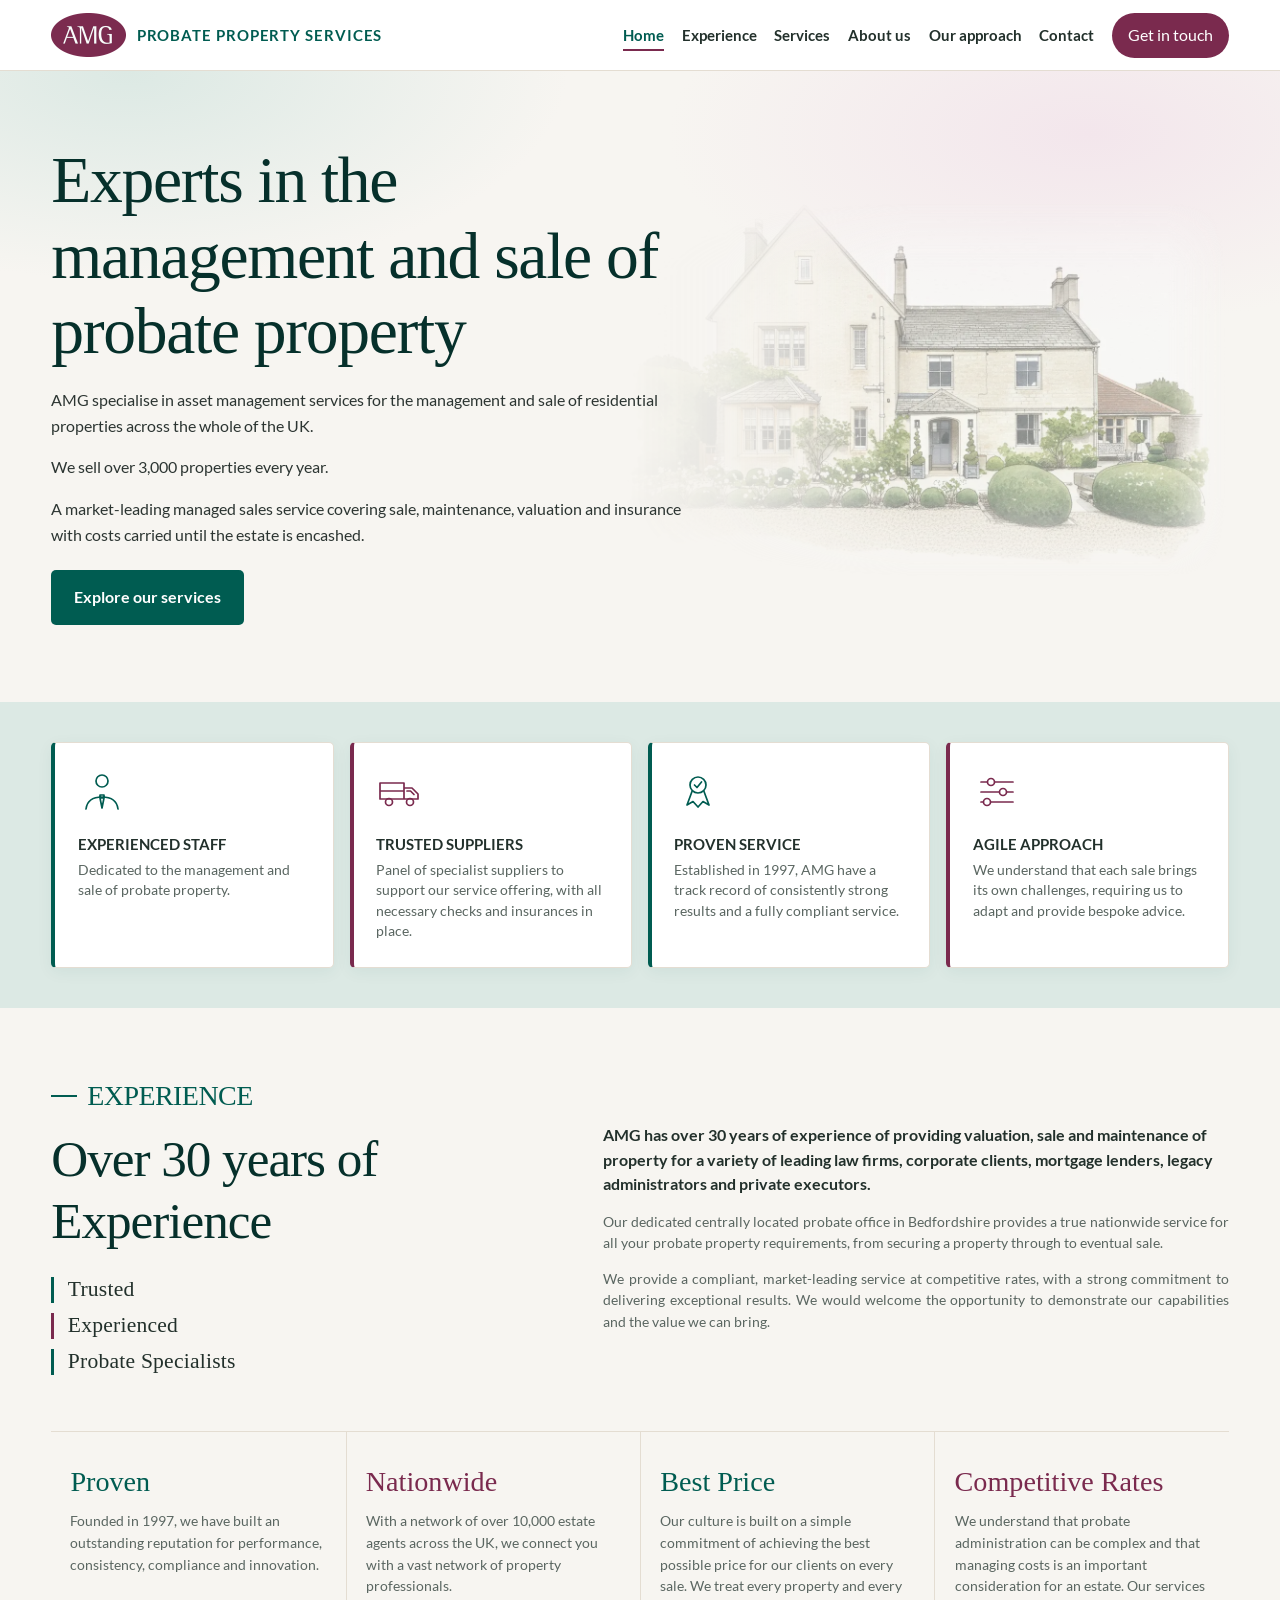
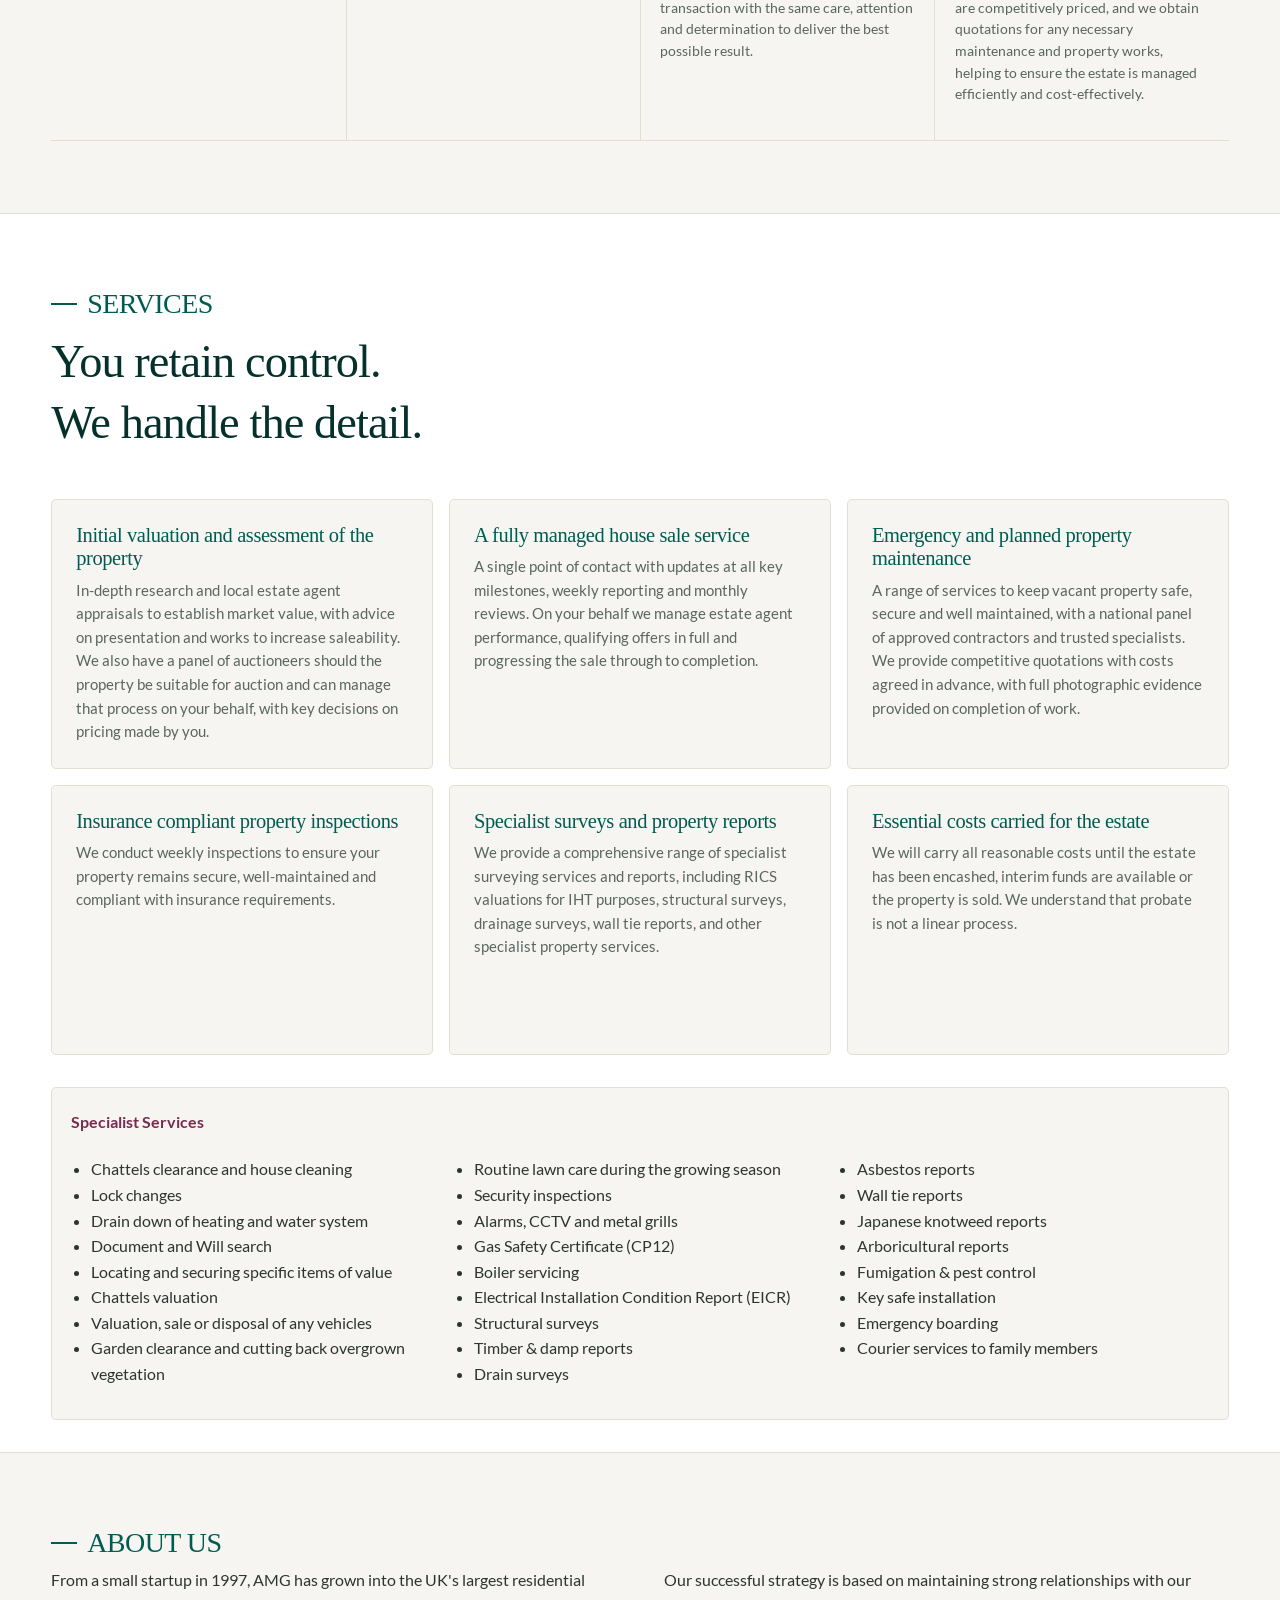
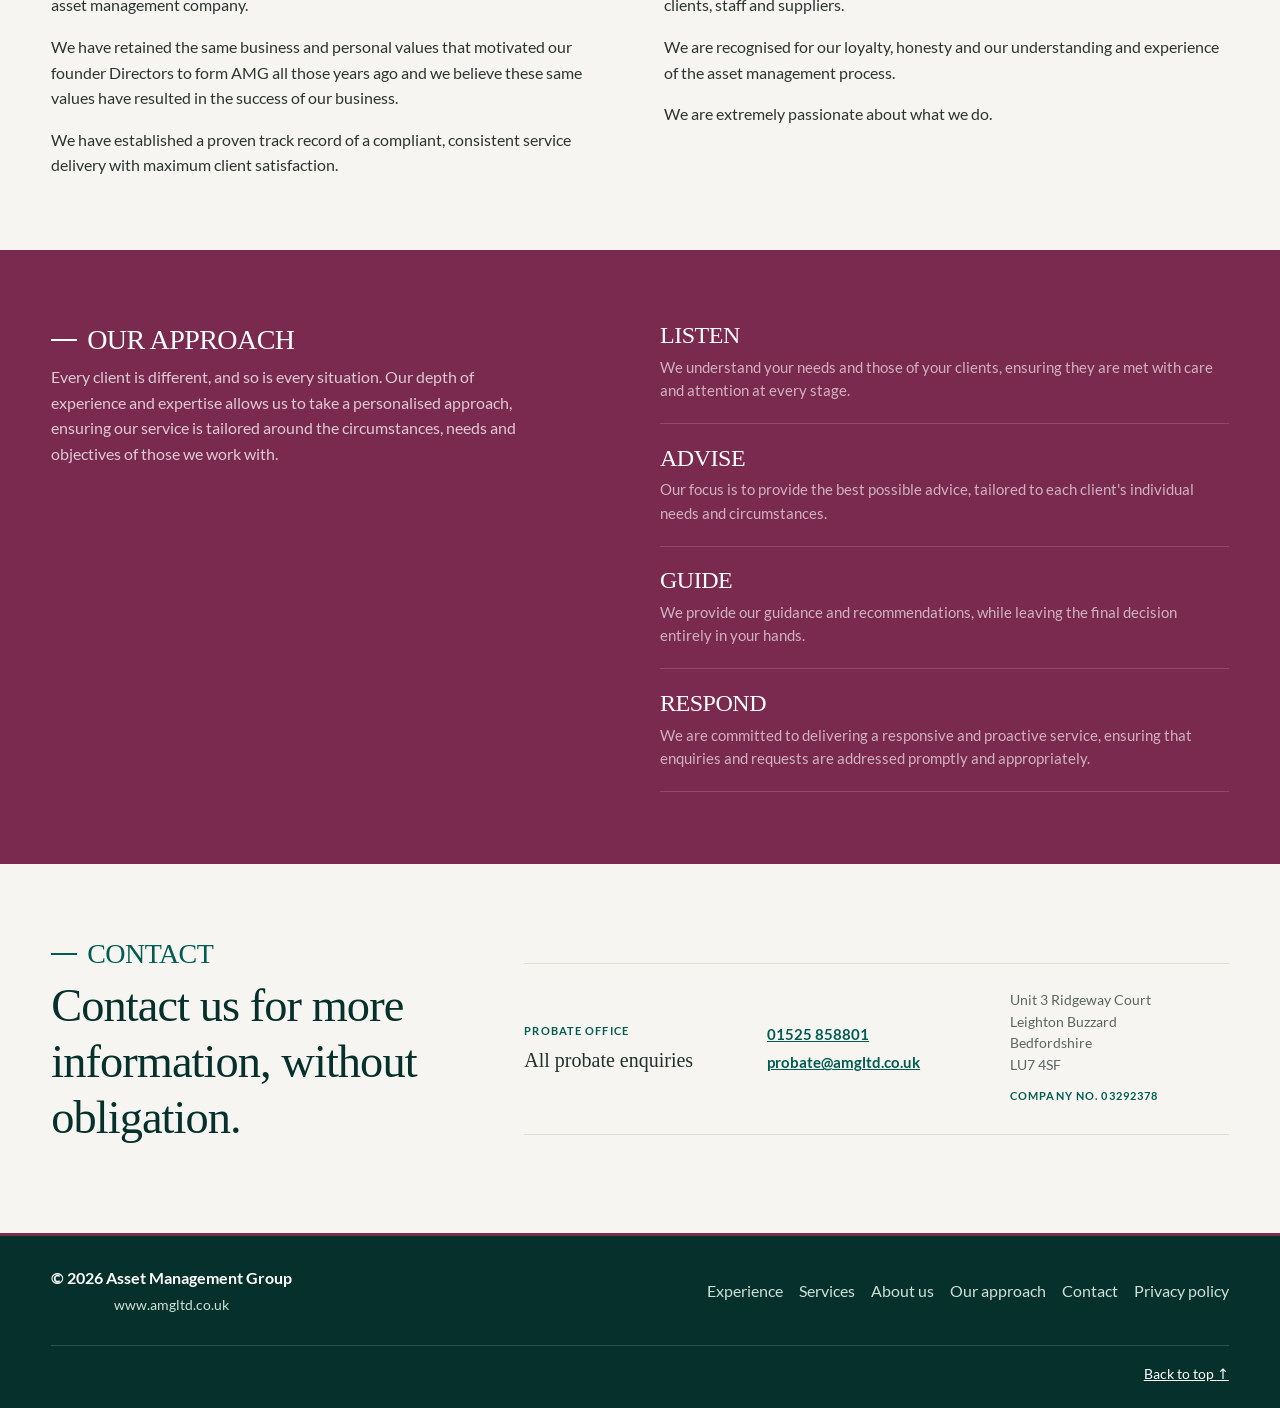
==== commit cf98b5ce: "Narrow hero image to 620px/52pct with longer left fade; house fades in clear of copy; bump cache sta" ====
--- a/index.html
+++ b/index.html
@@ -22,7 +22,7 @@
   <link rel="preload" as="image" href="images/hero-house.webp" fetchpriority="high">
   <link rel="preload" as="font" type="font/woff2" href="fonts/lato-400.woff2" crossorigin>
   <link rel="preload" as="font" type="font/woff2" href="fonts/lato-700.woff2" crossorigin>
-  <link rel="stylesheet" href="styles.css?v=30091411">
+  <link rel="stylesheet" href="styles.css?v=30091421">
   <script type="application/ld+json">
   {
     "@context": "https://schema.org",
--- a/styles.css
+++ b/styles.css
@@ -267,16 +267,16 @@
   top: 50%;
   transform: translateY(-50%);
   z-index: 0;
-  width: min(960px, 72%);
+  width: min(620px, 52%);
   max-width: none;
   height: auto;
   opacity: 0.55;
   mix-blend-mode: multiply;
   pointer-events: none;
-  mask-image: linear-gradient(to right, transparent 0%, rgba(0, 0, 0, 0.1) 12%, rgba(0, 0, 0, 0.4) 24%, #000 38%, #000 90%, transparent 100%),
+  mask-image: linear-gradient(to right, transparent 0%, rgba(0, 0, 0, 0.15) 18%, rgba(0, 0, 0, 0.45) 32%, #000 48%, #000 90%, transparent 100%),
     linear-gradient(to bottom, transparent 0%, #000 18%, #000 78%, transparent 100%);
   mask-composite: intersect;
-  -webkit-mask-image: linear-gradient(to right, transparent 0%, rgba(0, 0, 0, 0.1) 12%, rgba(0, 0, 0, 0.4) 24%, #000 38%, #000 90%, transparent 100%),
+  -webkit-mask-image: linear-gradient(to right, transparent 0%, rgba(0, 0, 0, 0.15) 18%, rgba(0, 0, 0, 0.45) 32%, #000 48%, #000 90%, transparent 100%),
     linear-gradient(to bottom, transparent 0%, #000 18%, #000 78%, transparent 100%);
   -webkit-mask-composite: source-in;
 }
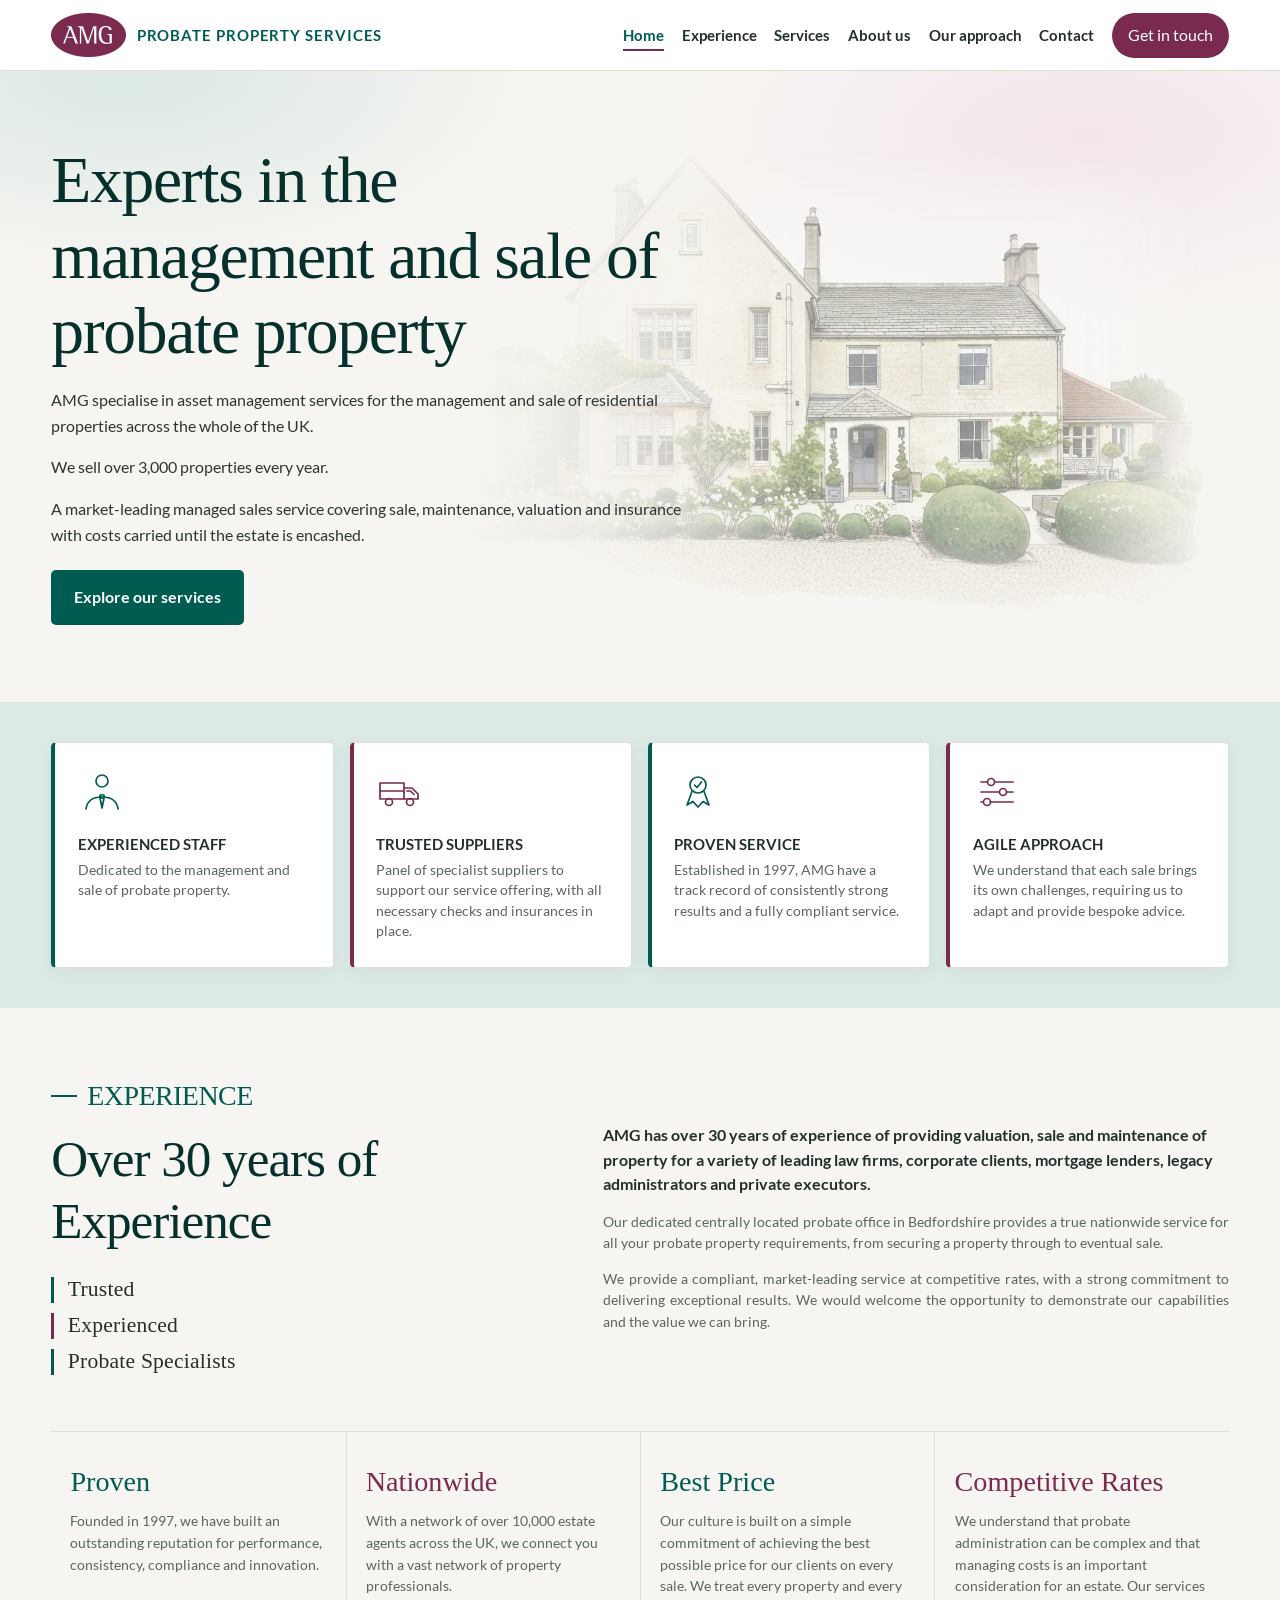
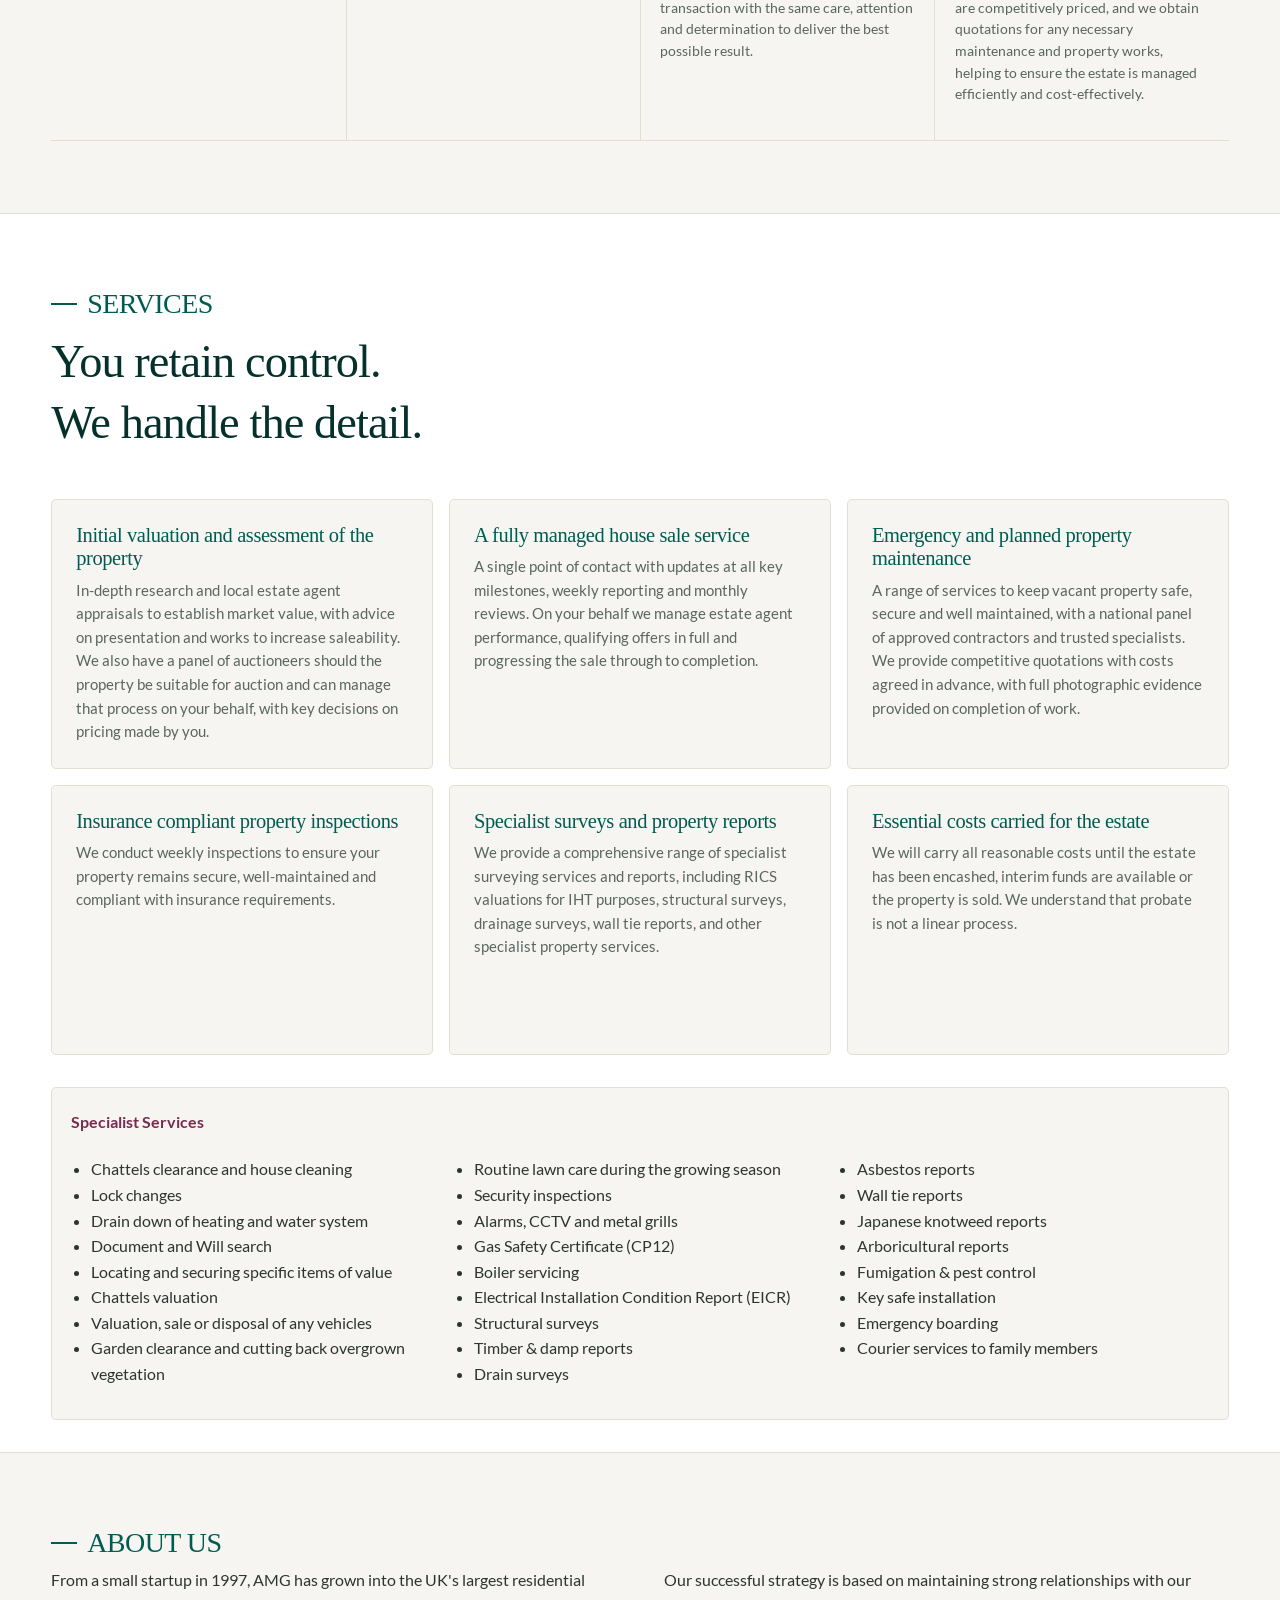
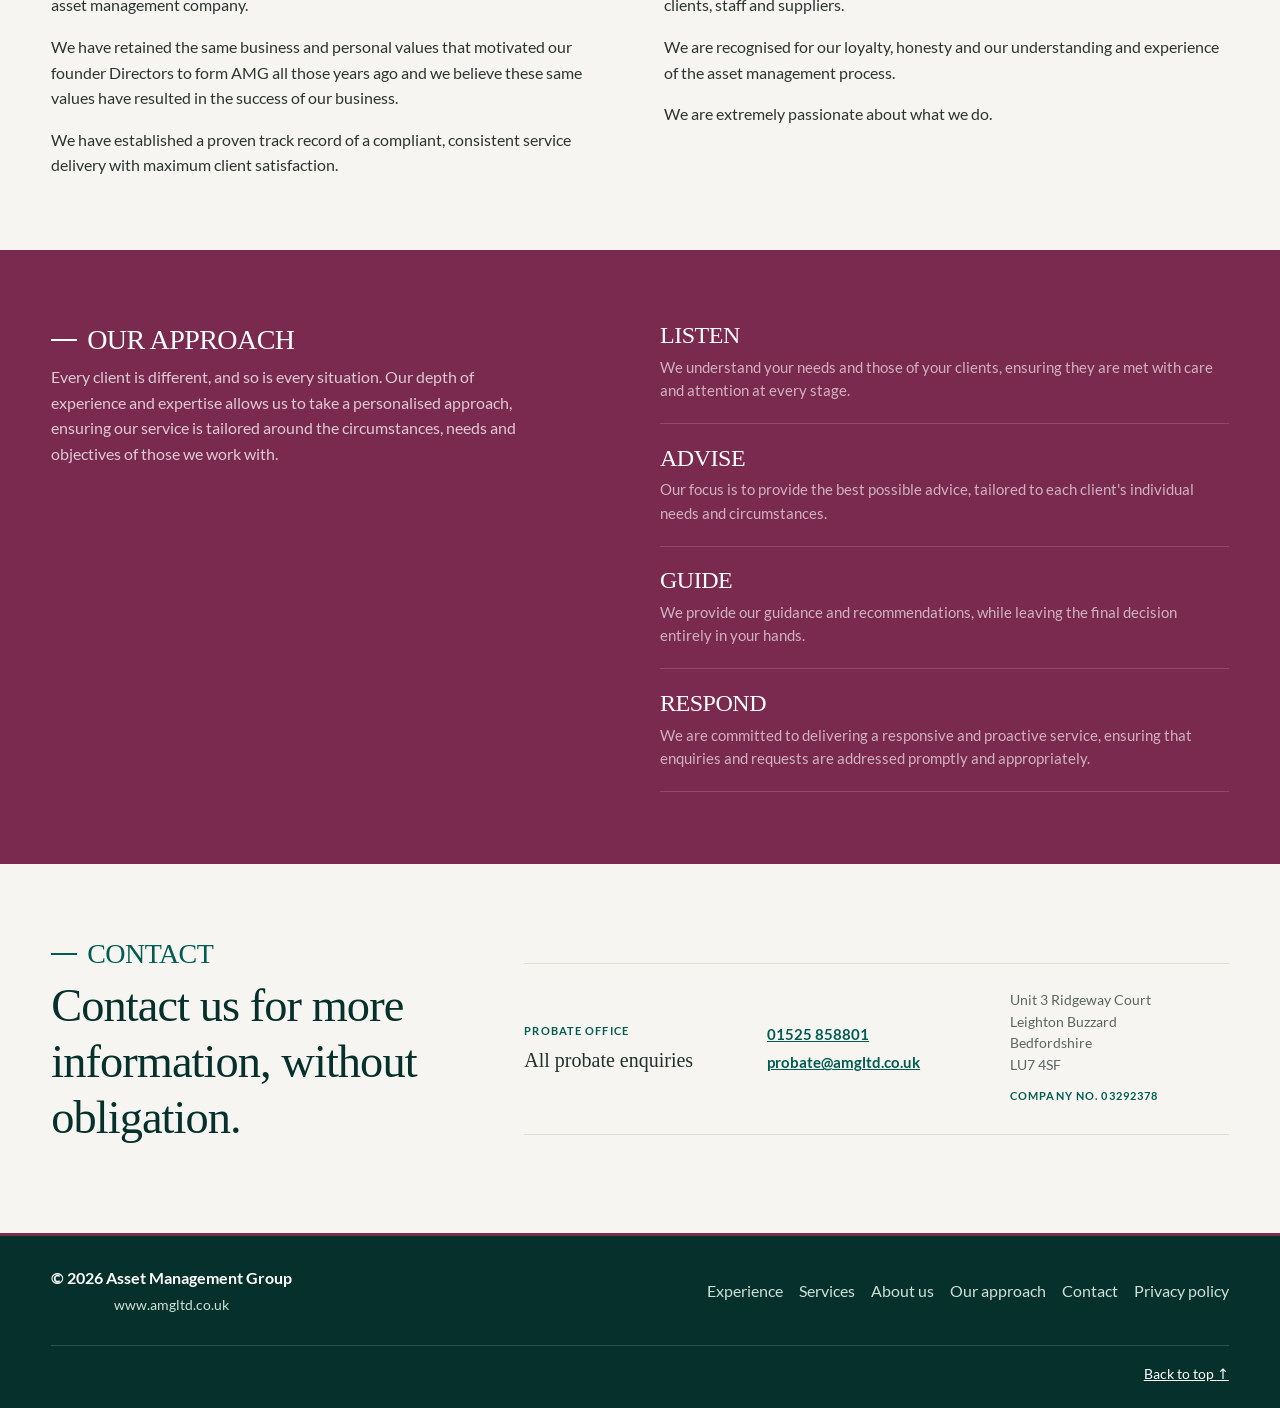
==== commit 828c7e96: "Widen hero image to 780px/66pct; fade starts over 'and sale', solid clear of text, right side melts " ====
--- a/index.html
+++ b/index.html
@@ -22,7 +22,7 @@
   <link rel="preload" as="image" href="images/hero-house.webp" fetchpriority="high">
   <link rel="preload" as="font" type="font/woff2" href="fonts/lato-400.woff2" crossorigin>
   <link rel="preload" as="font" type="font/woff2" href="fonts/lato-700.woff2" crossorigin>
-  <link rel="stylesheet" href="styles.css?v=30091421">
+  <link rel="stylesheet" href="styles.css?v=30091429">
   <script type="application/ld+json">
   {
     "@context": "https://schema.org",
--- a/styles.css
+++ b/styles.css
@@ -267,16 +267,16 @@
   top: 50%;
   transform: translateY(-50%);
   z-index: 0;
-  width: min(620px, 52%);
+  width: min(780px, 66%);
   max-width: none;
   height: auto;
   opacity: 0.55;
   mix-blend-mode: multiply;
   pointer-events: none;
-  mask-image: linear-gradient(to right, transparent 0%, rgba(0, 0, 0, 0.15) 18%, rgba(0, 0, 0, 0.45) 32%, #000 48%, #000 90%, transparent 100%),
+  mask-image: linear-gradient(to right, transparent 0%, rgba(0, 0, 0, 0.12) 18%, rgba(0, 0, 0, 0.4) 30%, #000 45%, #000 78%, transparent 98%),
     linear-gradient(to bottom, transparent 0%, #000 18%, #000 78%, transparent 100%);
   mask-composite: intersect;
-  -webkit-mask-image: linear-gradient(to right, transparent 0%, rgba(0, 0, 0, 0.15) 18%, rgba(0, 0, 0, 0.45) 32%, #000 48%, #000 90%, transparent 100%),
+  -webkit-mask-image: linear-gradient(to right, transparent 0%, rgba(0, 0, 0, 0.12) 18%, rgba(0, 0, 0, 0.4) 30%, #000 45%, #000 78%, transparent 98%),
     linear-gradient(to bottom, transparent 0%, #000 18%, #000 78%, transparent 100%);
   -webkit-mask-composite: source-in;
 }
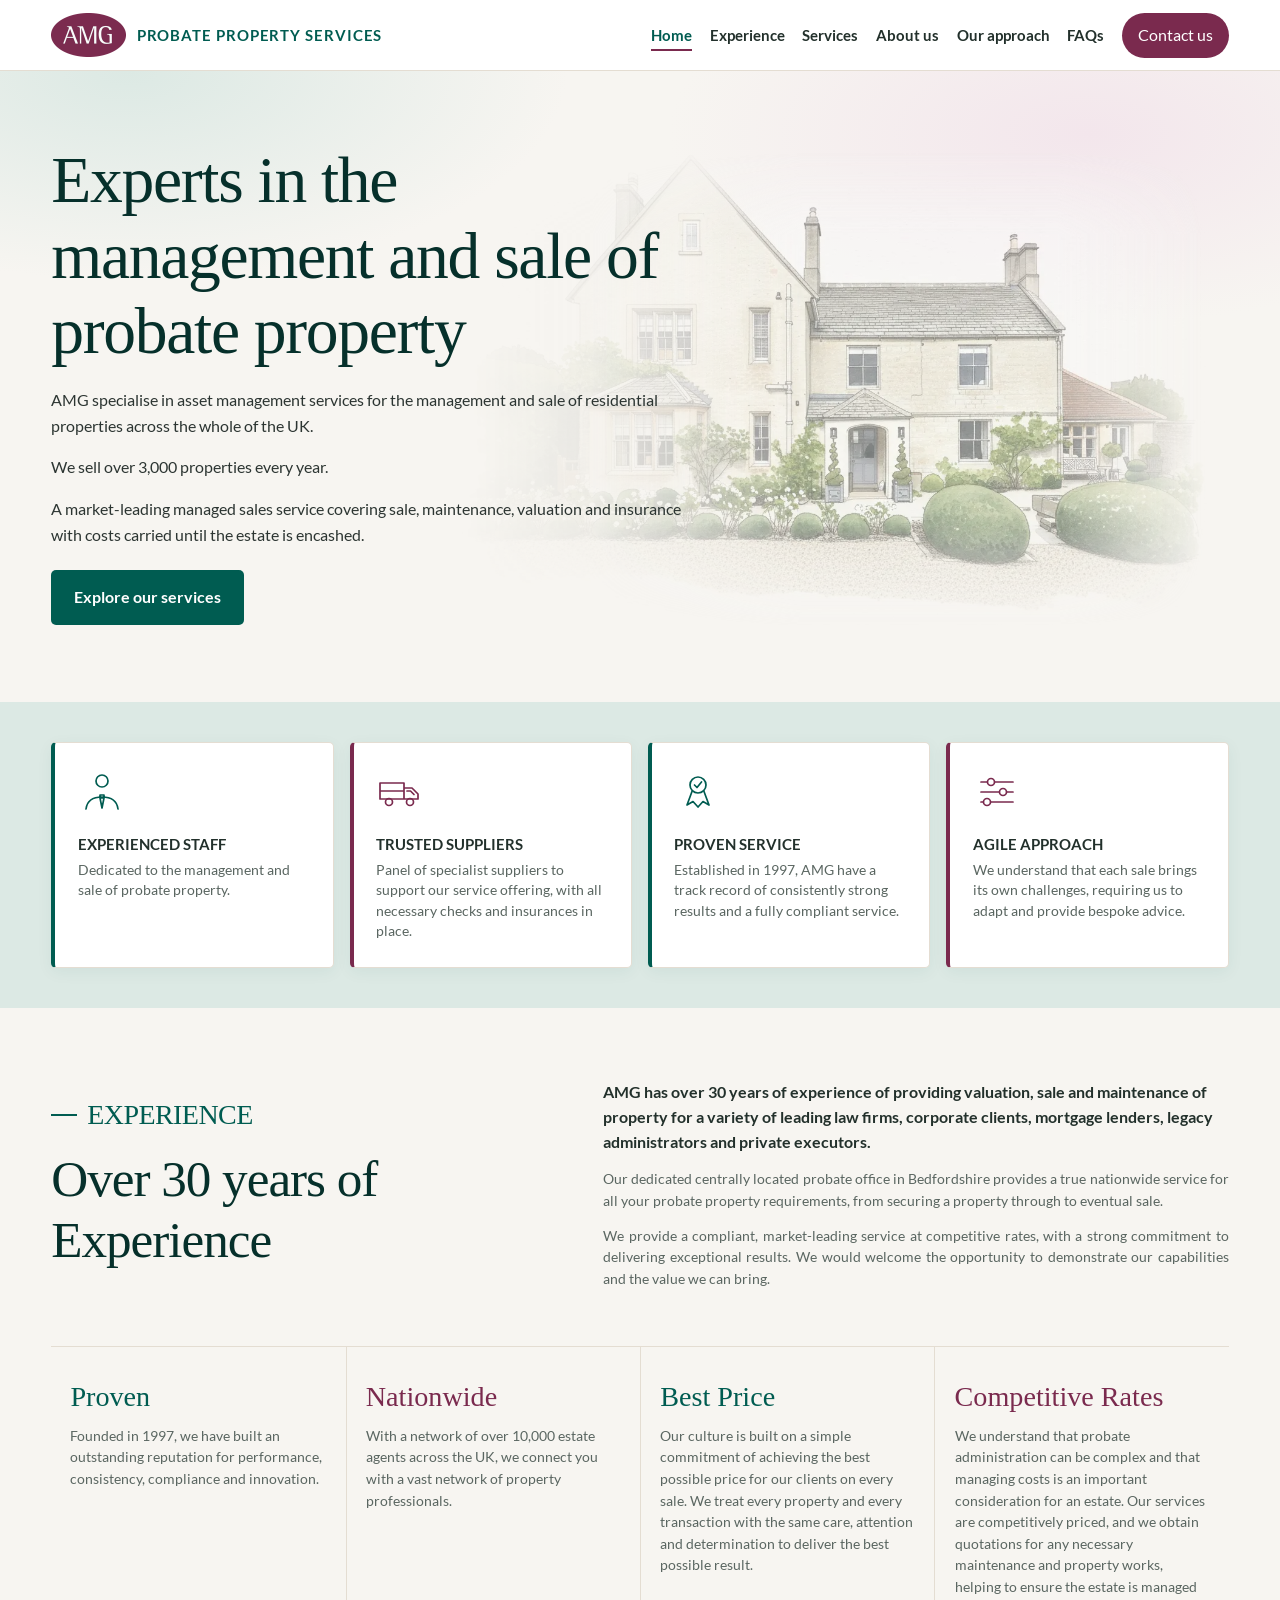
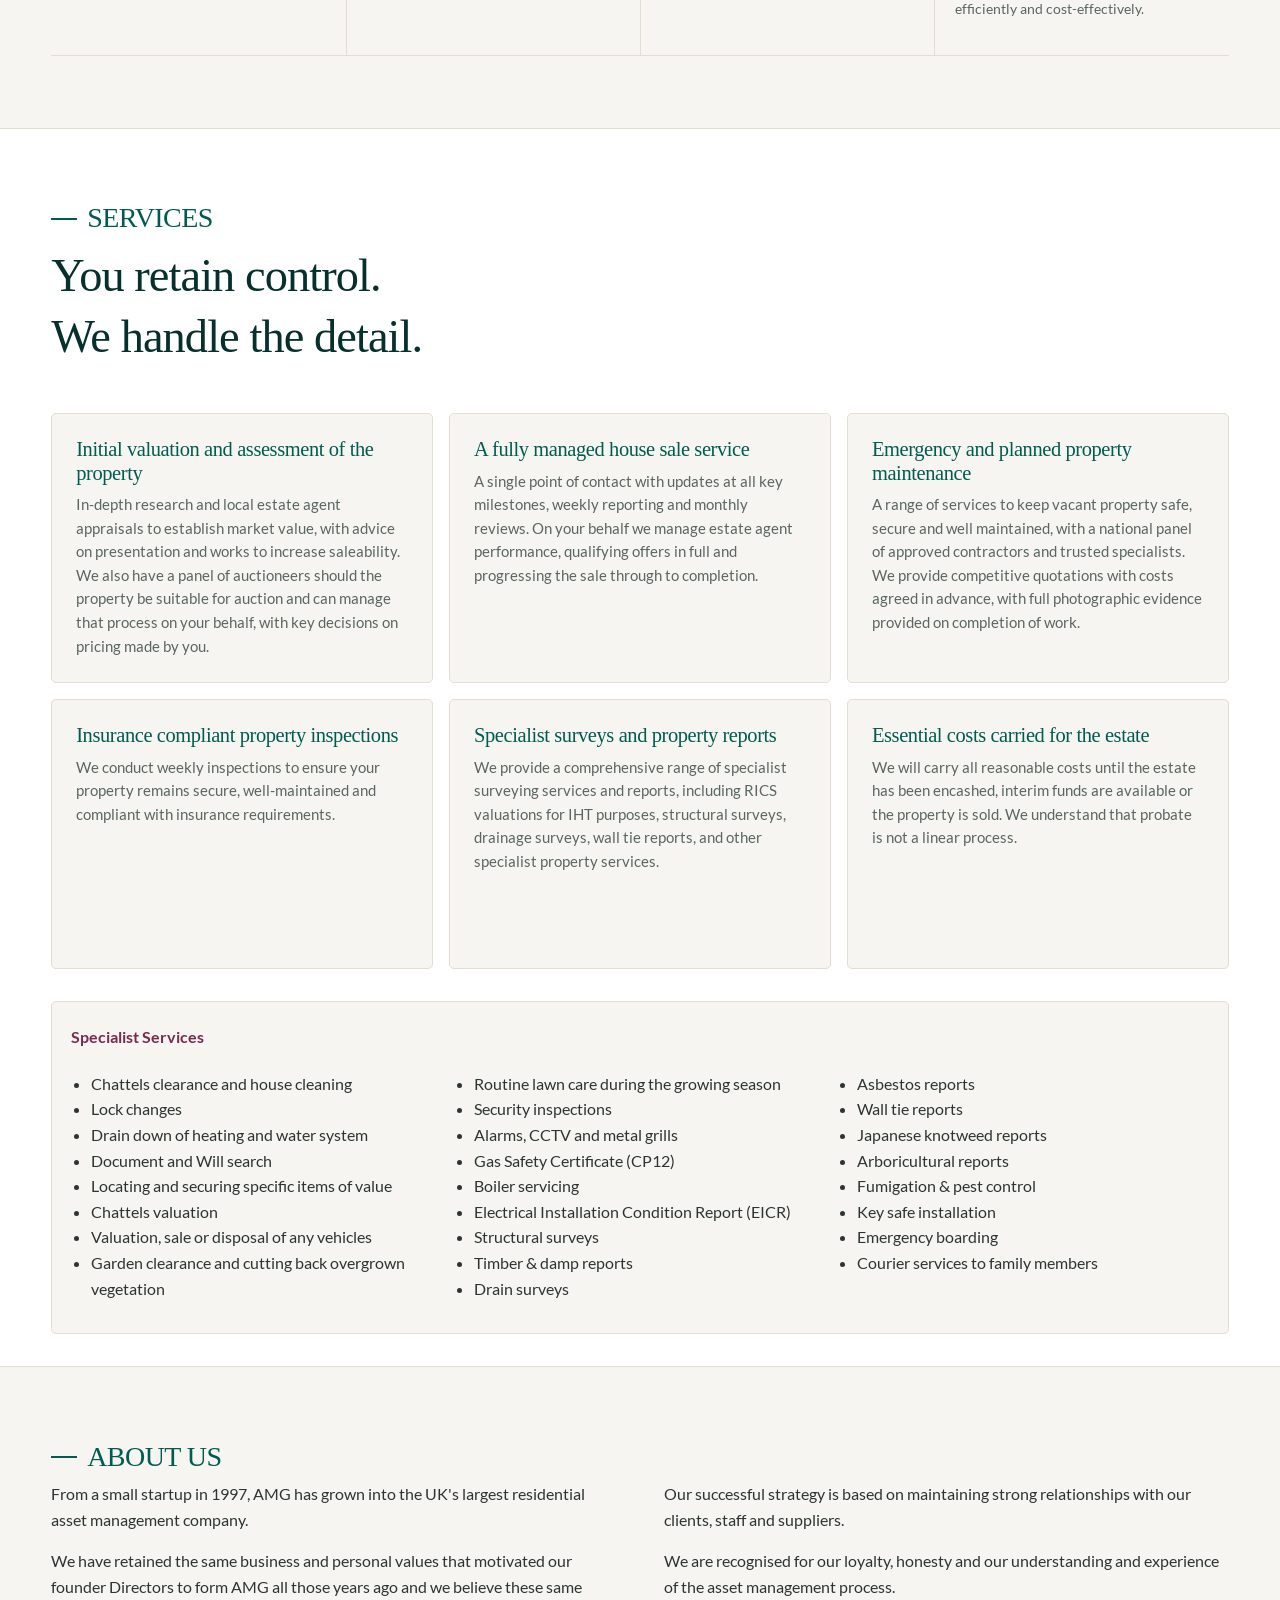
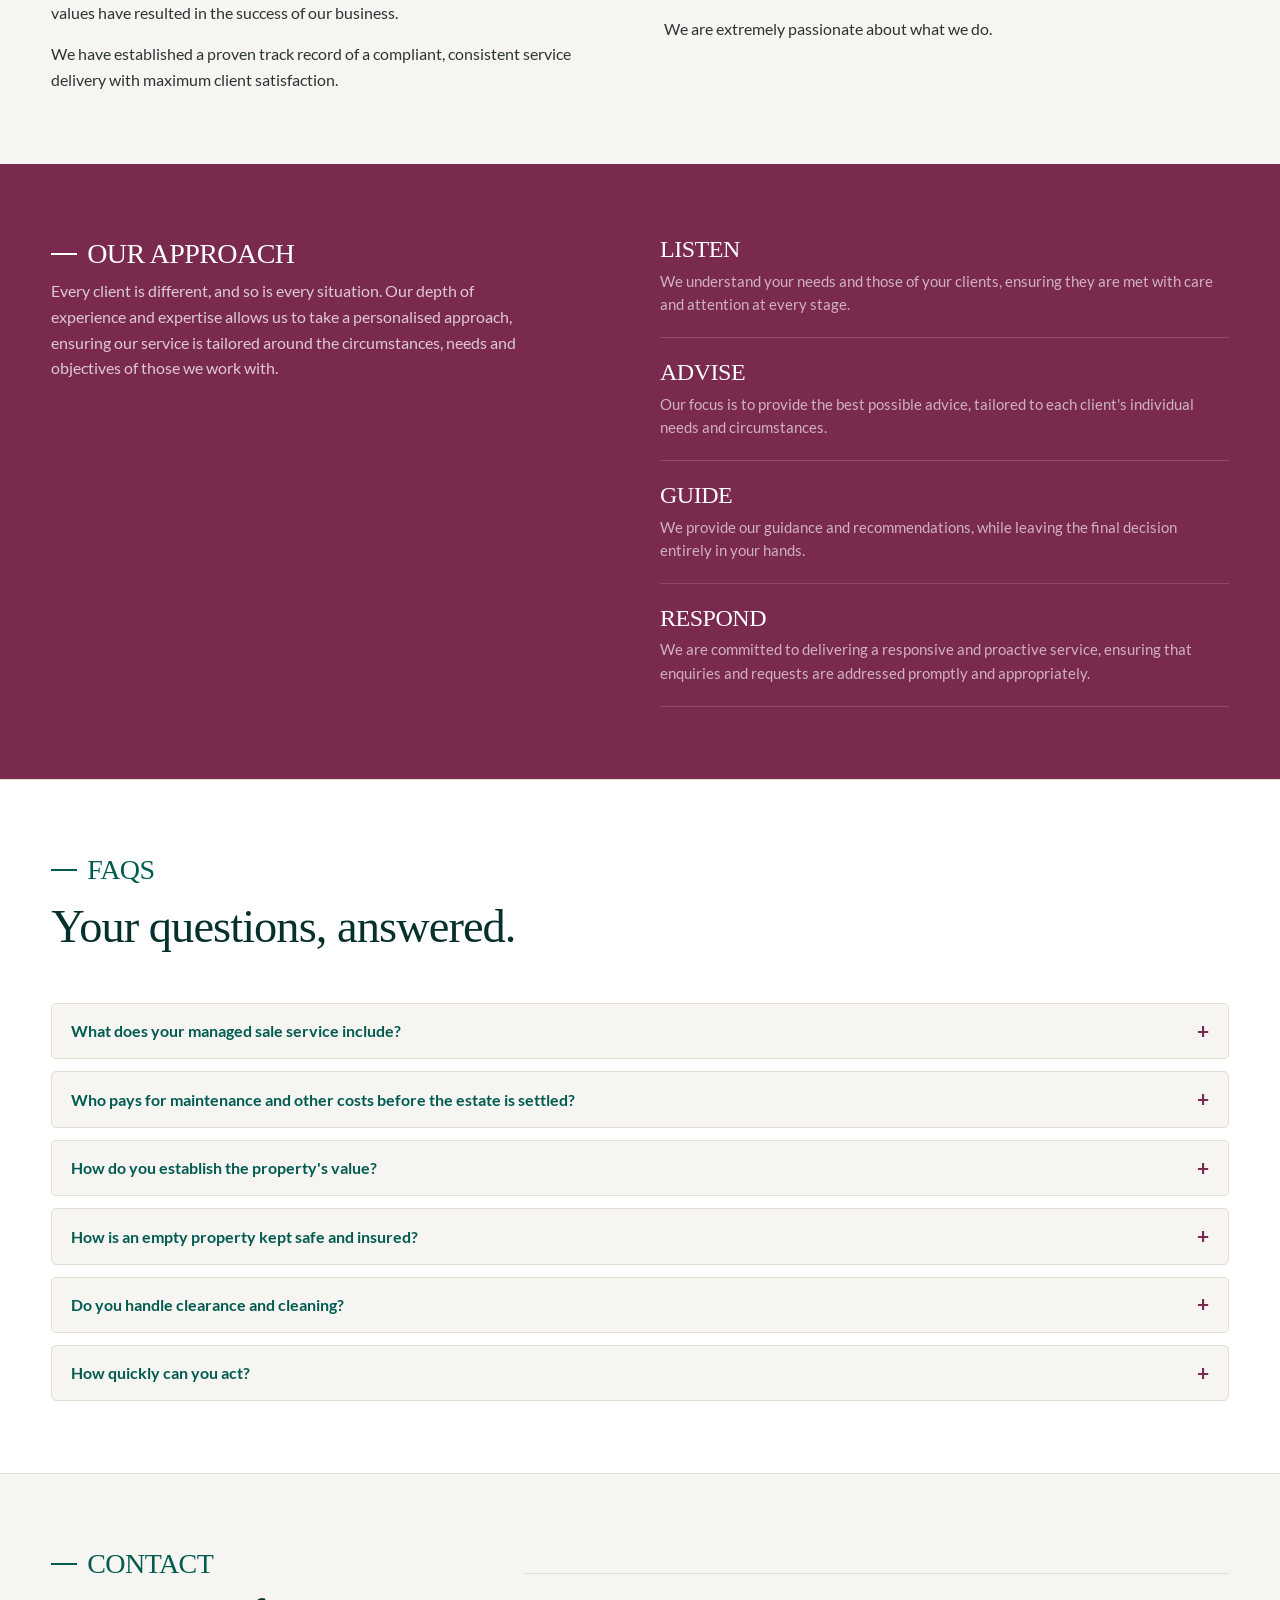
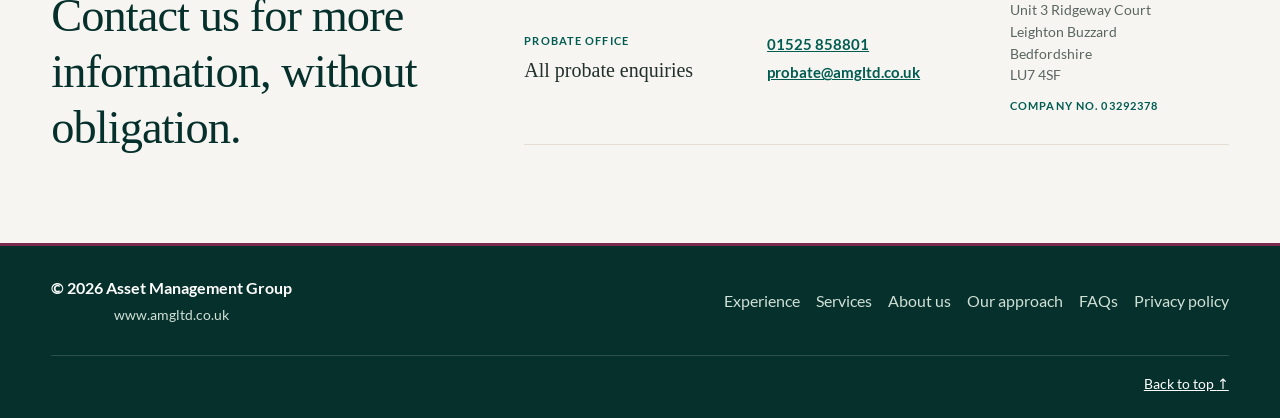
==== commit 8daed825: "Add FAQS section (collapsible placeholder items) between approach and contact; nav Contact -> FAQs w" ====
--- a/index.html
+++ b/index.html
@@ -22,7 +22,7 @@
   <link rel="preload" as="image" href="images/hero-house.webp" fetchpriority="high">
   <link rel="preload" as="font" type="font/woff2" href="fonts/lato-400.woff2" crossorigin>
   <link rel="preload" as="font" type="font/woff2" href="fonts/lato-700.woff2" crossorigin>
-  <link rel="stylesheet" href="styles.css?v=30091429">
+  <link rel="stylesheet" href="styles.css?v=30091515">
   <script type="application/ld+json">
   {
     "@context": "https://schema.org",
@@ -64,8 +64,8 @@
         <a href="#services">Services</a>
         <a href="#about">About us</a>
         <a href="#approach">Our approach</a>
-        <a href="#contact">Contact</a>
-        <a class="nav-cta" href="#contact">Get in touch</a>
+        <a href="#faqs">FAQs</a>
+        <a class="nav-cta" href="#contact">Contact us</a>
       </nav>
     </div>
   </header>
@@ -146,11 +146,6 @@
           <div class="about-left">
             <h2 id="experience-title" class="section-title">EXPERIENCE</h2>
             <p class="about-tenure">Over 30 years of Experience</p>
-            <div class="about-values" aria-label="Our values">
-              <span>Trusted</span>
-              <span>Experienced</span>
-              <span>Probate Specialists</span>
-            </div>
           </div>
           <div class="about-copy">
             <p>
@@ -340,6 +335,41 @@
       </div>
     </section>
 
+    <!-- FAQS -->
+    <section class="section section-faqs section-anchor" id="faqs" aria-labelledby="faqs-title">
+      <div class="container">
+        <h2 id="faqs-title" class="section-title">FAQS</h2>
+        <p class="lead">Your questions, answered.</p>
+
+        <div class="faq-list">
+          <details class="faq-item">
+            <summary>What does your managed sale service include?</summary>
+            <p>Placeholder: valuation, agent instruction and performance management, offer qualification, weekly reporting and monthly reviews, and progressing the sale through to completion.</p>
+          </details>
+          <details class="faq-item">
+            <summary>Who pays for maintenance and other costs before the estate is settled?</summary>
+            <p>Placeholder: we carry all reasonable costs until the estate is encashed, interim funds are available, or the property is sold.</p>
+          </details>
+          <details class="faq-item">
+            <summary>How do you establish the property's value?</summary>
+            <p>Placeholder: in-depth research plus local estate agent appraisals, with advice on presentation and works to improve saleability; RICS valuations for IHT where needed.</p>
+          </details>
+          <details class="faq-item">
+            <summary>How is an empty property kept safe and insured?</summary>
+            <p>Placeholder: weekly insurance-compliant inspections, securing, lock changes, alarm and CCTV options, plus emergency and planned maintenance via approved contractors.</p>
+          </details>
+          <details class="faq-item">
+            <summary>Do you handle clearance and cleaning?</summary>
+            <p>Placeholder: chattels clearance and valuation, house cleaning, garden clearance, document and Will searches, and securing items of value.</p>
+          </details>
+          <details class="faq-item">
+            <summary>How quickly can you act?</summary>
+            <p>Placeholder: our centrally located Bedfordshire office provides a nationwide service — contact the probate office and we will scope the requirement without obligation.</p>
+          </details>
+        </div>
+      </div>
+    </section>
+
     <!-- CONTACT -->
     <section class="section section-contact section-anchor" id="contact" aria-labelledby="contact-title">
       <div class="container contact-grid">
@@ -381,7 +411,7 @@
         <a href="#services">Services</a>
         <a href="#about">About us</a>
         <a href="#approach">Our approach</a>
-        <a href="#contact">Contact</a>
+        <a href="#faqs">FAQs</a>
         <a href="privacy-policy.html">Privacy policy</a>
       </nav>
     </div>
@@ -396,7 +426,7 @@
     </svg>
   </a>
 
-  <script src="site.js?v=291506"></script>
+  <script src="site.js?v=30091515"></script>
 </body>
 
 </html>
--- a/styles.css
+++ b/styles.css
@@ -452,6 +452,7 @@
 
 .about-tenure,
 .section-services .lead,
+.section-faqs .lead,
 .section-privacy .lead,
 .contact-intro .lead {
   font-family: var(--serif);
@@ -473,28 +474,6 @@
 .about-tenure {
   font-size: clamp(2.1rem, 4.2vw, 3.2rem);
   margin: 0.5rem 0 0;
-}
-
-.about-values {
-  display: flex;
-  flex-direction: column;
-  gap: 0.65rem;
-  margin: 1.6rem 0 0;
-}
-
-.about-values span {
-  font-family: var(--serif);
-  font-size: clamp(1.1rem, 1.9vw, 1.35rem);
-  font-weight: 400;
-  color: var(--ink);
-  letter-spacing: 0.01em;
-  line-height: 1.2;
-  padding-left: 0.85rem;
-  border-left: 3px solid var(--emerald-700);
-}
-
-.about-values span:nth-child(2) {
-  border-left-color: var(--mulberry-700);
 }
 
 /* Stats — Charlbury pattern: large serif label, no card backgrounds */
@@ -702,6 +681,77 @@
   margin: 0;
   color: rgba(255, 255, 255, 0.64);
   font-size: 0.91rem;
+}
+
+/* FAQs */
+.section-faqs {
+  background: #fff;
+  border-top: 1px solid var(--line);
+  border-bottom: 1px solid var(--line);
+}
+
+.section-faqs .lead {
+  margin: 0.35rem 0 0;
+}
+
+.section-faqs .faq-list {
+  margin-top: 3rem;
+}
+
+.faq-list {
+  display: grid;
+  gap: 12px;
+}
+
+.faq-item {
+  background: var(--paper);
+  border: 1px solid var(--line);
+  border-radius: var(--radius);
+  padding: 0.9rem 1.2rem;
+  transition: transform 0.18s ease, border-color 0.18s ease, box-shadow 0.18s ease;
+}
+
+.faq-item:hover {
+  transform: translateY(-2px);
+  border-color: rgba(122, 42, 78, 0.35);
+  box-shadow: var(--shadow);
+}
+
+.faq-item summary {
+  display: flex;
+  align-items: center;
+  justify-content: space-between;
+  gap: 1rem;
+  font-weight: 700;
+  color: var(--emerald-900);
+  cursor: pointer;
+  list-style: none;
+}
+
+.faq-item summary::-webkit-details-marker {
+  display: none;
+}
+
+.faq-item summary::marker {
+  content: "";
+}
+
+.faq-item summary::after {
+  content: "+";
+  flex: none;
+  color: var(--mulberry-700);
+  font-size: 1.3rem;
+  line-height: 1;
+}
+
+.faq-item[open] summary::after {
+  content: "–";
+}
+
+.faq-item p {
+  margin: 0.75rem 0 0.25rem;
+  color: var(--muted);
+  font-size: 0.95rem;
 }
 
 /* Contact — Charlbury row layout */
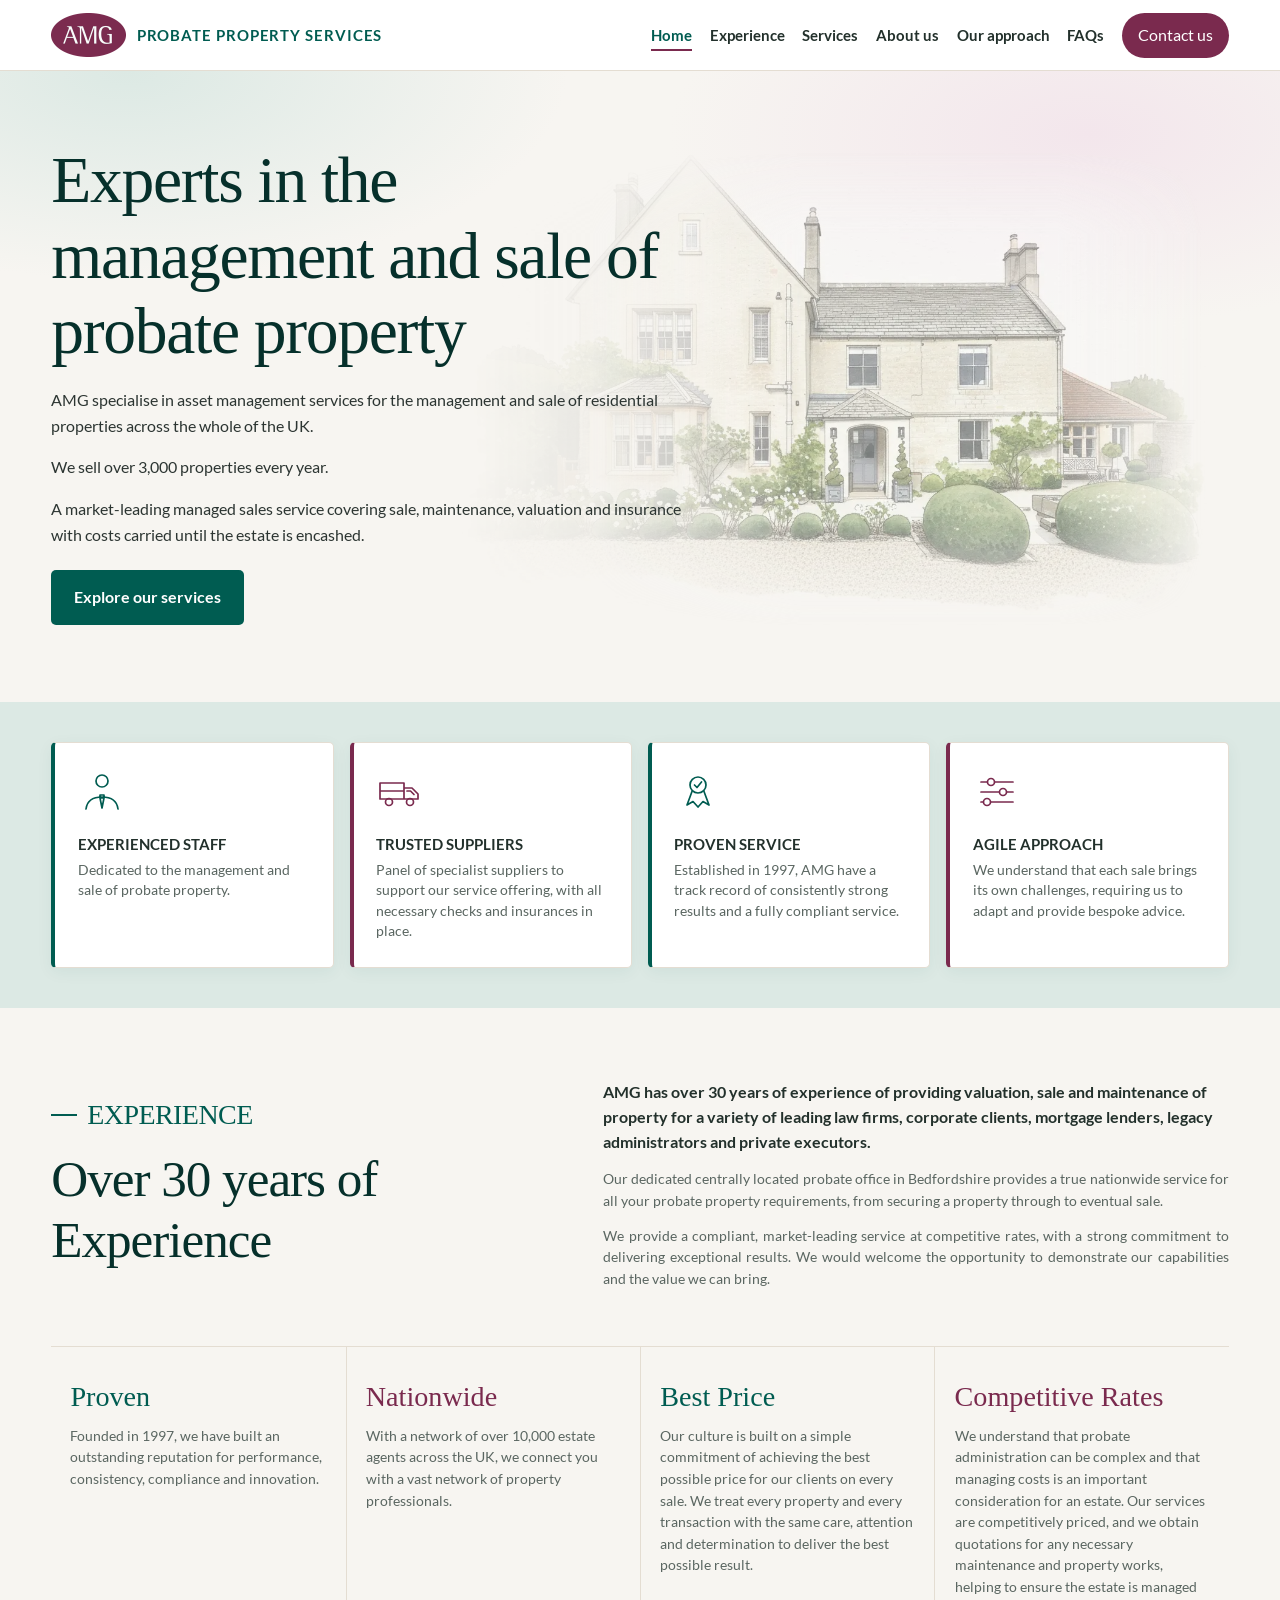
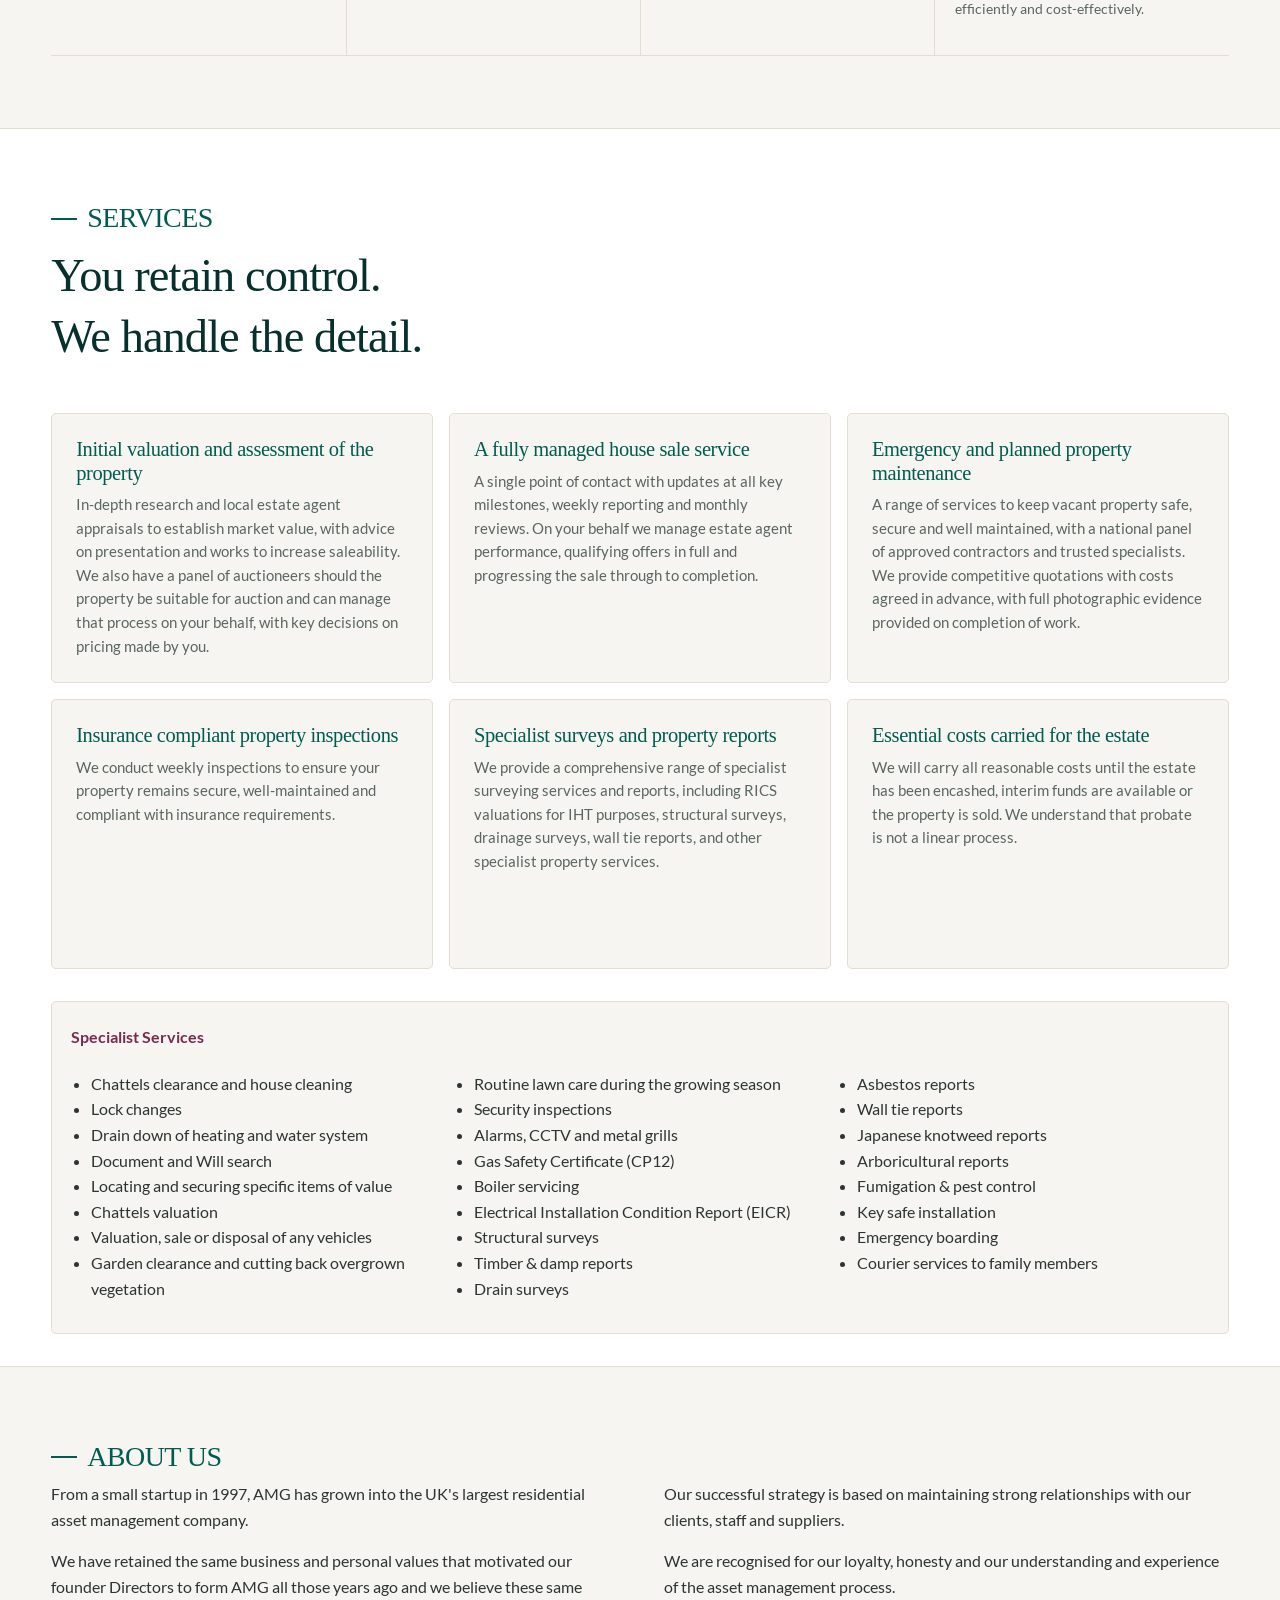
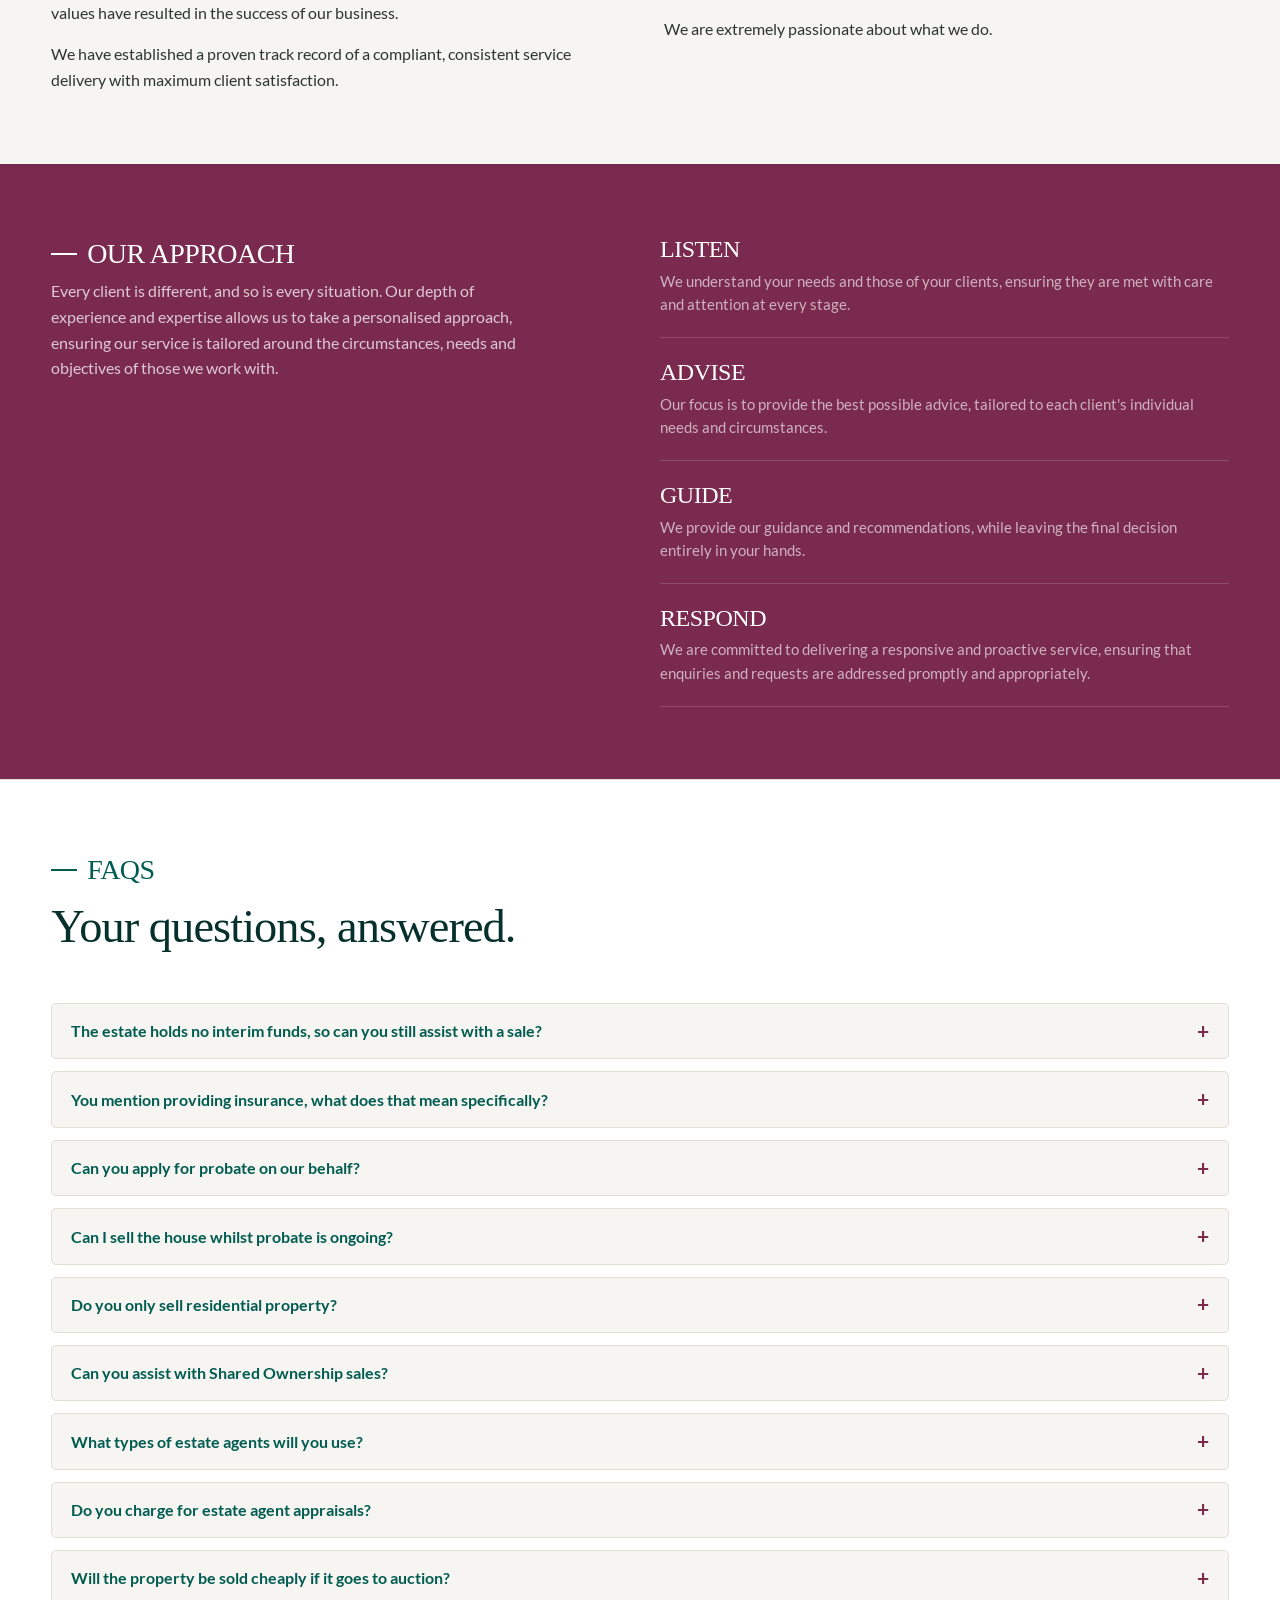
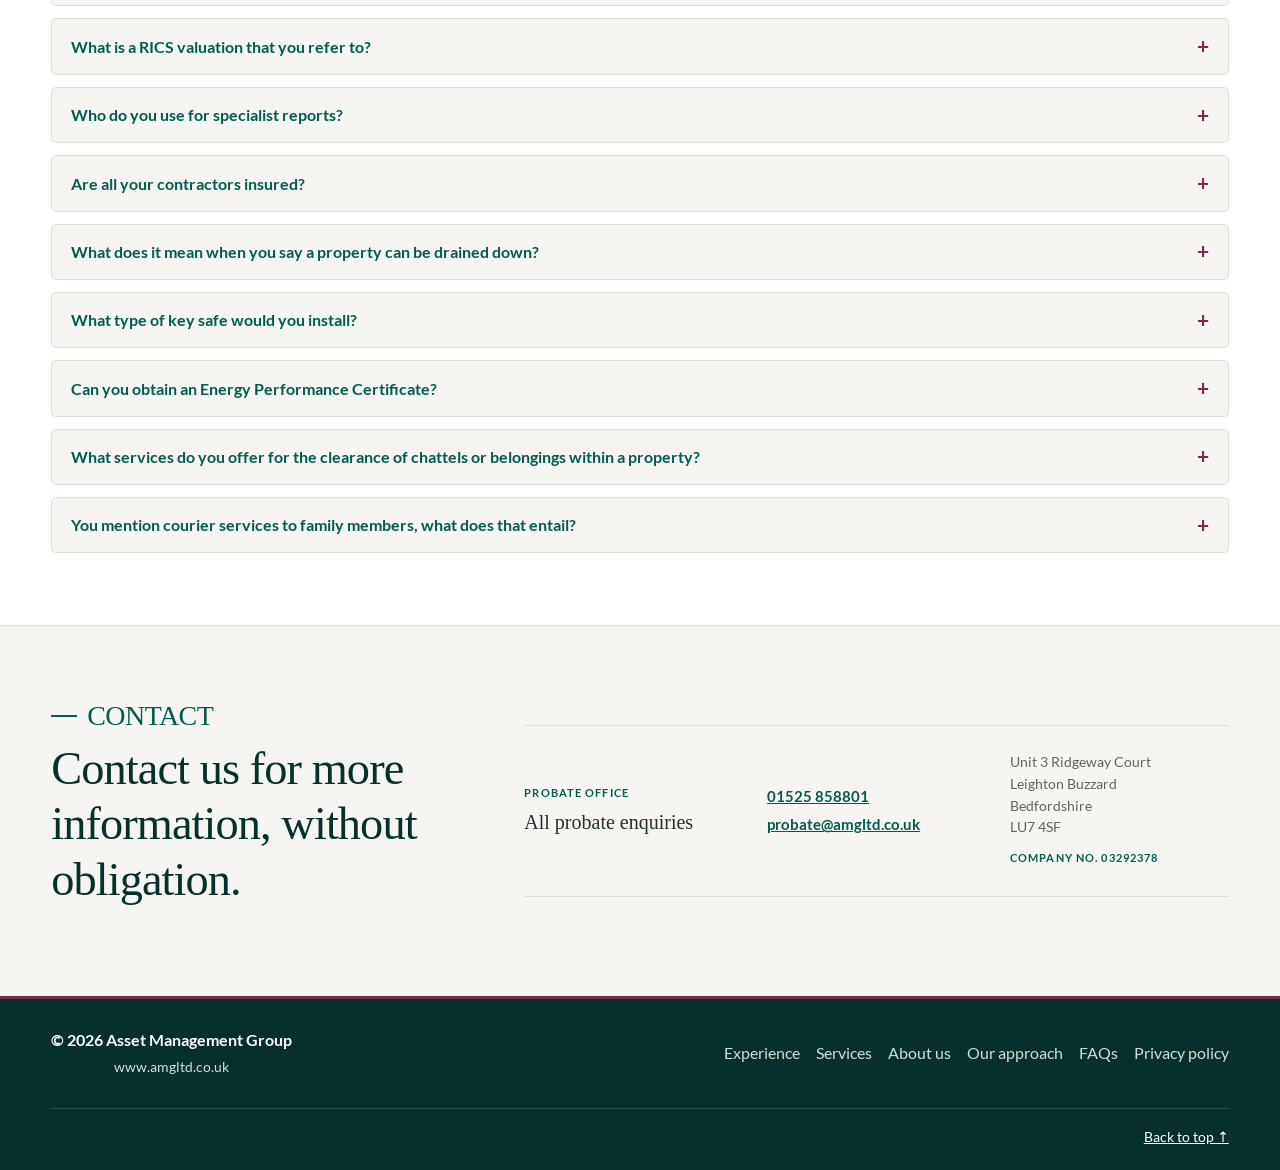
==== commit b05ab470: "Replace placeholder FAQs with the 17 real Q&As from client Word doc, verbatim" ====
--- a/index.html
+++ b/index.html
@@ -343,28 +343,72 @@
 
         <div class="faq-list">
           <details class="faq-item">
-            <summary>What does your managed sale service include?</summary>
-            <p>Placeholder: valuation, agent instruction and performance management, offer qualification, weekly reporting and monthly reviews, and progressing the sale through to completion.</p>
-          </details>
-          <details class="faq-item">
-            <summary>Who pays for maintenance and other costs before the estate is settled?</summary>
-            <p>Placeholder: we carry all reasonable costs until the estate is encashed, interim funds are available, or the property is sold.</p>
-          </details>
-          <details class="faq-item">
-            <summary>How do you establish the property's value?</summary>
-            <p>Placeholder: in-depth research plus local estate agent appraisals, with advice on presentation and works to improve saleability; RICS valuations for IHT where needed.</p>
-          </details>
-          <details class="faq-item">
-            <summary>How is an empty property kept safe and insured?</summary>
-            <p>Placeholder: weekly insurance-compliant inspections, securing, lock changes, alarm and CCTV options, plus emergency and planned maintenance via approved contractors.</p>
-          </details>
-          <details class="faq-item">
-            <summary>Do you handle clearance and cleaning?</summary>
-            <p>Placeholder: chattels clearance and valuation, house cleaning, garden clearance, document and Will searches, and securing items of value.</p>
-          </details>
-          <details class="faq-item">
-            <summary>How quickly can you act?</summary>
-            <p>Placeholder: our centrally located Bedfordshire office provides a nationwide service — contact the probate office and we will scope the requirement without obligation.</p>
+            <summary>The estate holds no interim funds, so can you still assist with a sale?</summary>
+            <p>Yes – we can carry all reasonable costs until the estate has interim funds or they can be taken from the sale proceeds.</p>
+          </details>
+          <details class="faq-item">
+            <summary>You mention providing insurance, what does that mean specifically?</summary>
+            <p>We do not offer insurance ourselves but through an intermediary we can offer this at cost price.  Please contact us directly for more details.</p>
+          </details>
+          <details class="faq-item">
+            <summary>Can you apply for probate on our behalf?</summary>
+            <p>No – we do not provide grant of probate application or estate administration services and our clients are professionals working within the industry, including leading law firms and legacy administrators, who do.</p>
+          </details>
+          <details class="faq-item">
+            <summary>Can I sell the house whilst probate is ongoing?</summary>
+            <p>Yes – and we will ensure the estate agent is aware that the sale is subject to grant of probate, so any interested parties can factor that delay into their decision-making.</p>
+          </details>
+          <details class="faq-item">
+            <summary>Do you only sell residential property?</summary>
+            <p>Our expertise is in residential property but we can assist with most types of disposals, with trusted suppliers ready to assist in other areas such as building plots, commercial properties, mobile homes, beach huts and even boats!</p>
+          </details>
+          <details class="faq-item">
+            <summary>Can you assist with Shared Ownership sales?</summary>
+            <p>Very much so – we have considerable experience in this regard and contacts in the industry that can often expedite the often-lengthy transaction process.</p>
+          </details>
+          <details class="faq-item">
+            <summary>What types of estate agents will you use?</summary>
+            <p>Our commitment to you is that we will only use an estate agent who is suitable to the type and likely value of the property; we can also take into account any preferences you may have in the local area from previous transactions.  We do not sign agency agreements as a private seller would and can change an agent immediately if they do not perform.</p>
+          </details>
+          <details class="faq-item">
+            <summary>Do you charge for estate agent appraisals?</summary>
+            <p>Not always – where a client is providing a number of instructions each month then we can waive the small administration we charge; if the property subsequently goes to market and be sold then we will also remove that charge from the commission payable.</p>
+          </details>
+          <details class="faq-item">
+            <summary>Will the property be sold cheaply if it goes to auction?</summary>
+            <p>No - we will only recommend sale by auction if the property is suitable, be that because of condition or the marketing history.  Gaining access to our panel of national approved auctioneers, you will retain complete control of the sale, including agreeing the reserve price at which it can be sold at auction and we will performance manage the auctioneer on your behalf.</p>
+          </details>
+          <details class="faq-item">
+            <summary>What is a RICS valuation that you refer to?</summary>
+            <p>A formal valuation report provided by a professionally qualified surveyor, who is a member of the Royal Institution of Chartered Surveyors.  This provides an independent assessment of the likely value of a property on a given date, normally the date of death if this is for IHT purposes.  We can provide these reports via our panel of approved suppliers and they are all RICS-accredited.</p>
+          </details>
+          <details class="faq-item">
+            <summary>Who do you use for specialist reports?</summary>
+            <p>We can obtain a range of reports as detailed on this website from our panel of approved and trusted suppliers.  We will only use a firm who have been verified and are appropriate to the specialist report you require.</p>
+          </details>
+          <details class="faq-item">
+            <summary>Are all your contractors insured?</summary>
+            <p>Insurances are checked in advance and all contractors are approved before joining our panel.  Our onboard process is thorough and they are audited at least annually, to ensure they remain as trusted suppliers to both us and your clients.</p>
+          </details>
+          <details class="faq-item">
+            <summary>What does it mean when you say a property can be drained down?</summary>
+            <p>This is where our approved contractor will ensure that all domestic water and central heating systems have been fully drained down, i.e. empty of water.  Ball valves are propped open along with internal and external taps remaining open, with all systems clearly labelled and all stop taps turned off.  The system should only subsequently be refilled by a qualified plumber.</p>
+          </details>
+          <details class="faq-item">
+            <summary>What type of key safe would you install?</summary>
+            <p>We can install most types of key safe as you might need and the make and model will be in line with current security standards, as well as being appropriate to external weather conditions.</p>
+          </details>
+          <details class="faq-item">
+            <summary>Can you obtain an Energy Performance Certificate?</summary>
+            <p>Yes – through our panel of trusted suppliers we can offer competitive rates for an EPC which is a legal requirement for a sale in the UK.</p>
+          </details>
+          <details class="faq-item">
+            <summary>What services do you offer for the clearance of chattels or belongings within a property?</summary>
+            <p>There are times when what remains with a property needs to be cleared and we can assist.  We will provide a competitive quotation and the items will be correctly disposed of.  We can also provide options to value chattels that remain, whether for IHT purposes or otherwise, and see them sold at a later date via one of our approved auctioneers.</p>
+          </details>
+          <details class="faq-item">
+            <summary>You mention courier services to family members, what does that entail?</summary>
+            <p>Through our trusted suppliers we will look to accommodate their needs, be it transporting documents, valuable or sentimental items, or furniture to wherever family members may wish – be it the Isle of Wight or the other side of the world.</p>
           </details>
         </div>
       </div>
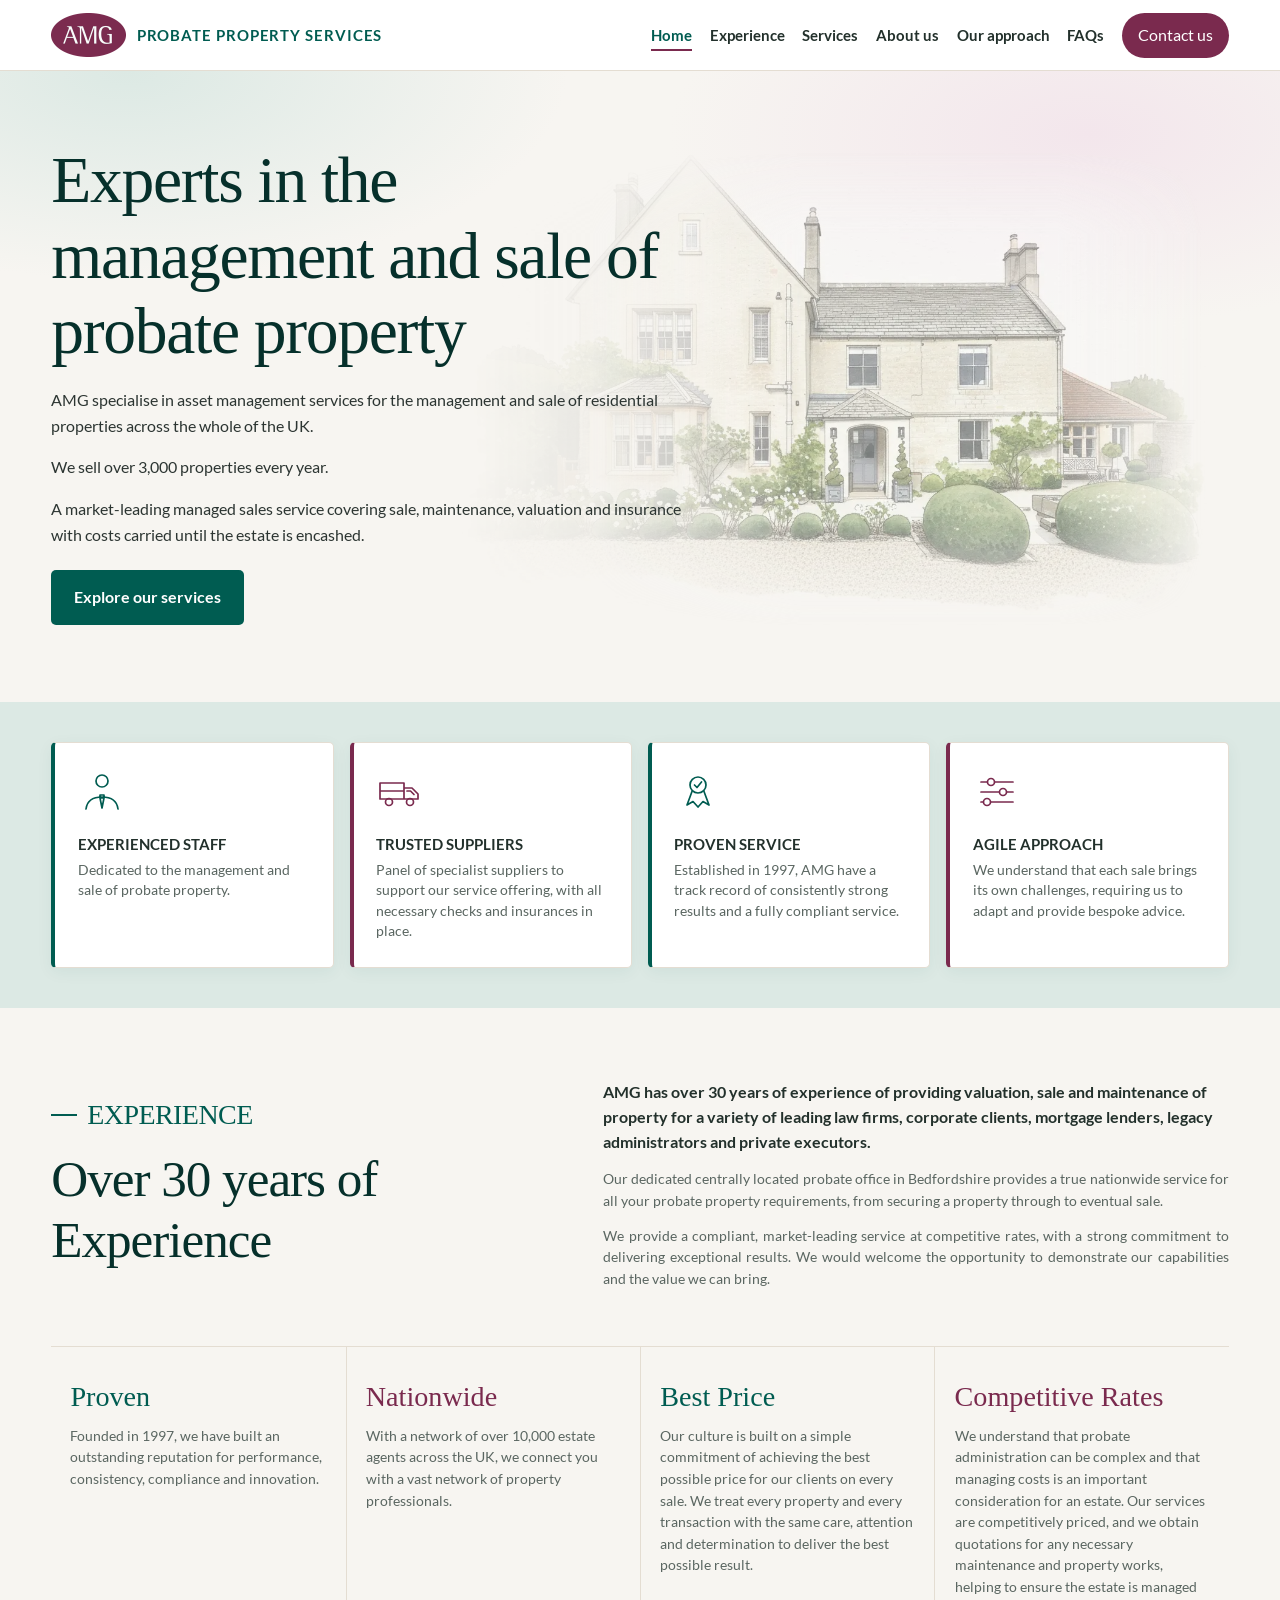
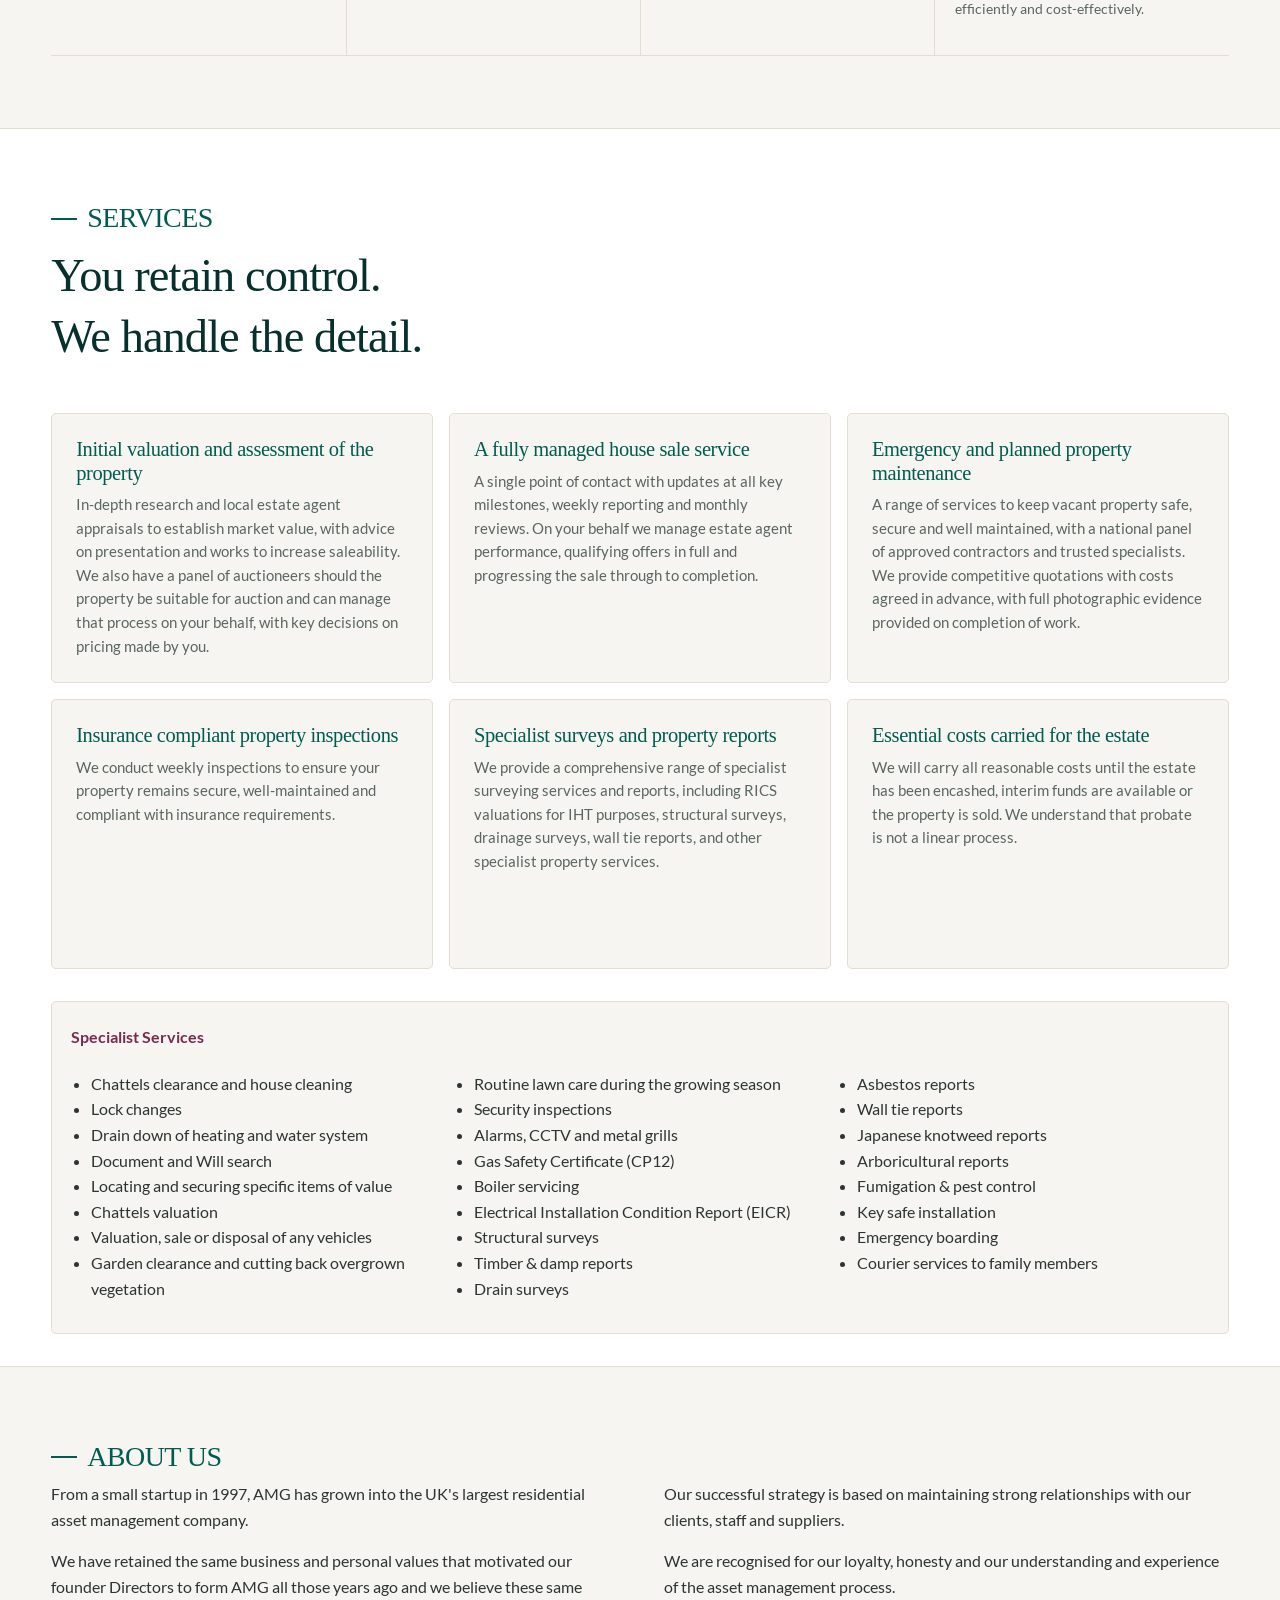
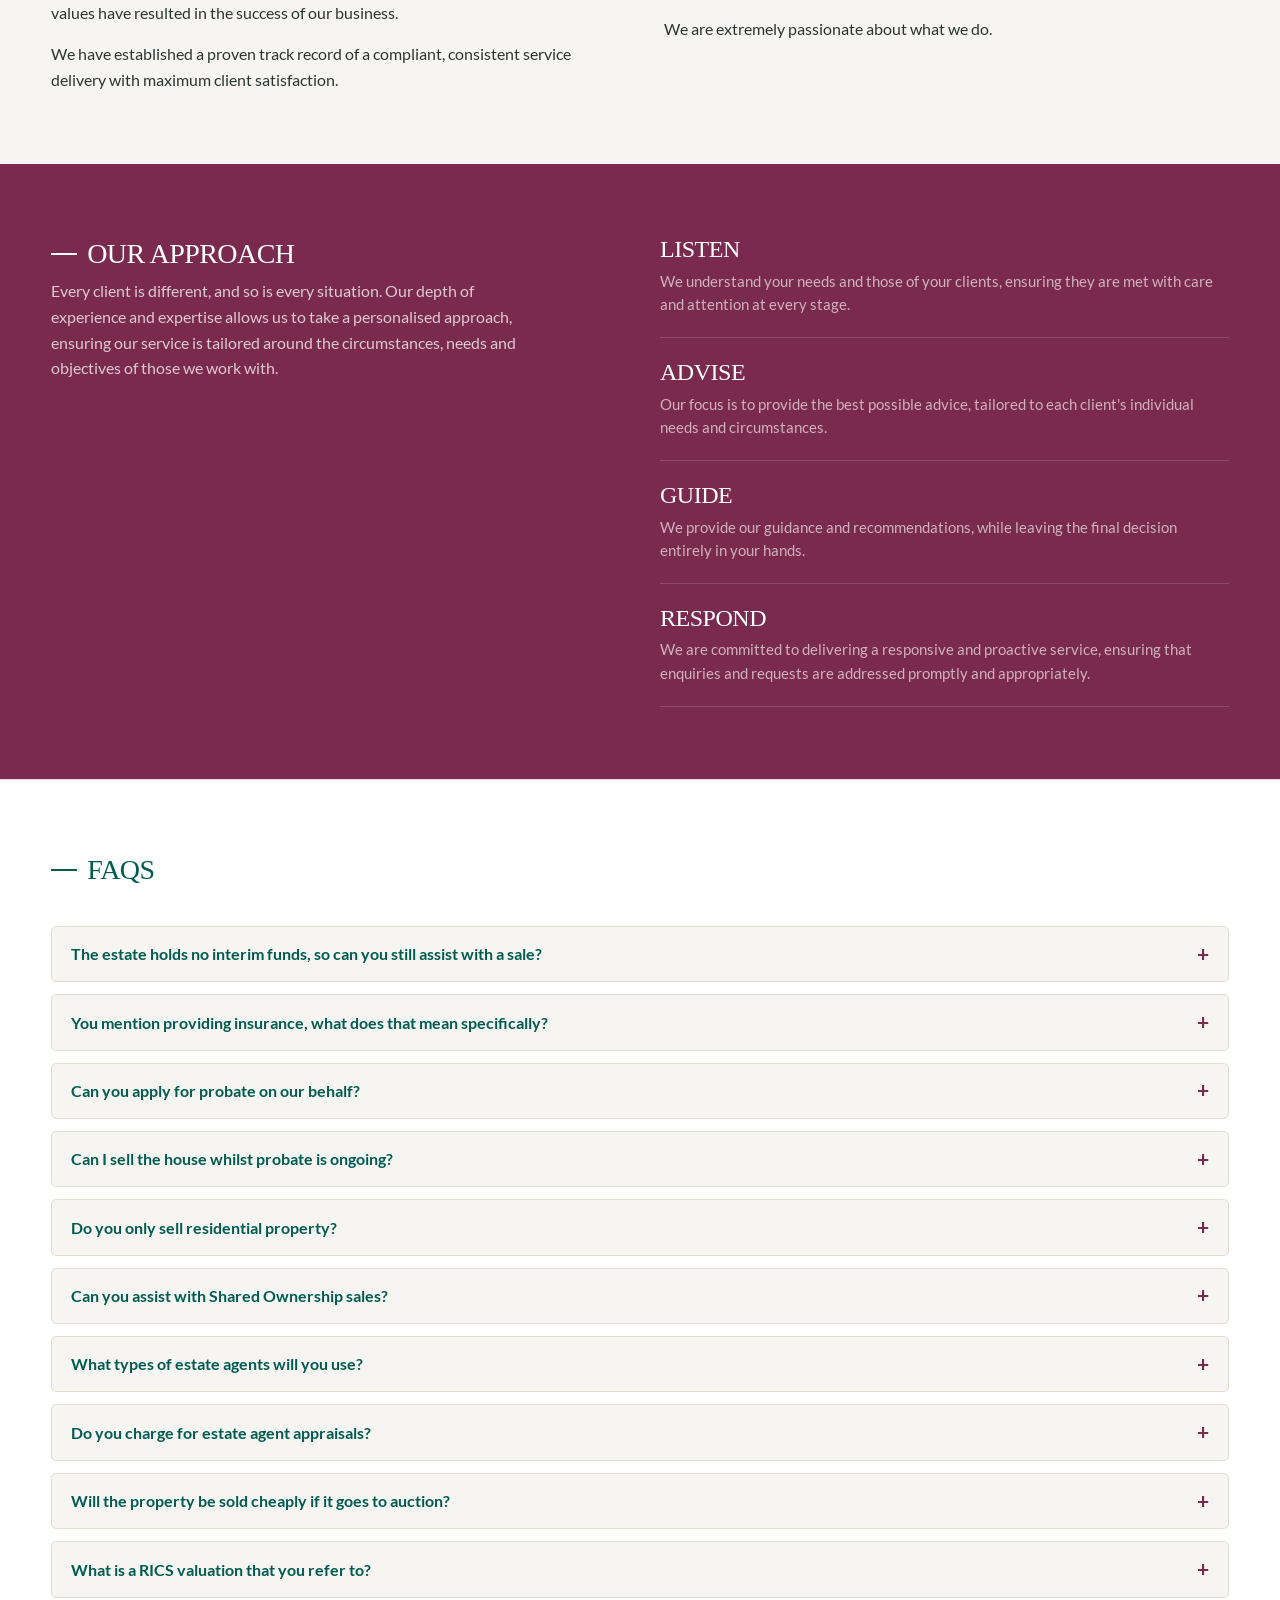
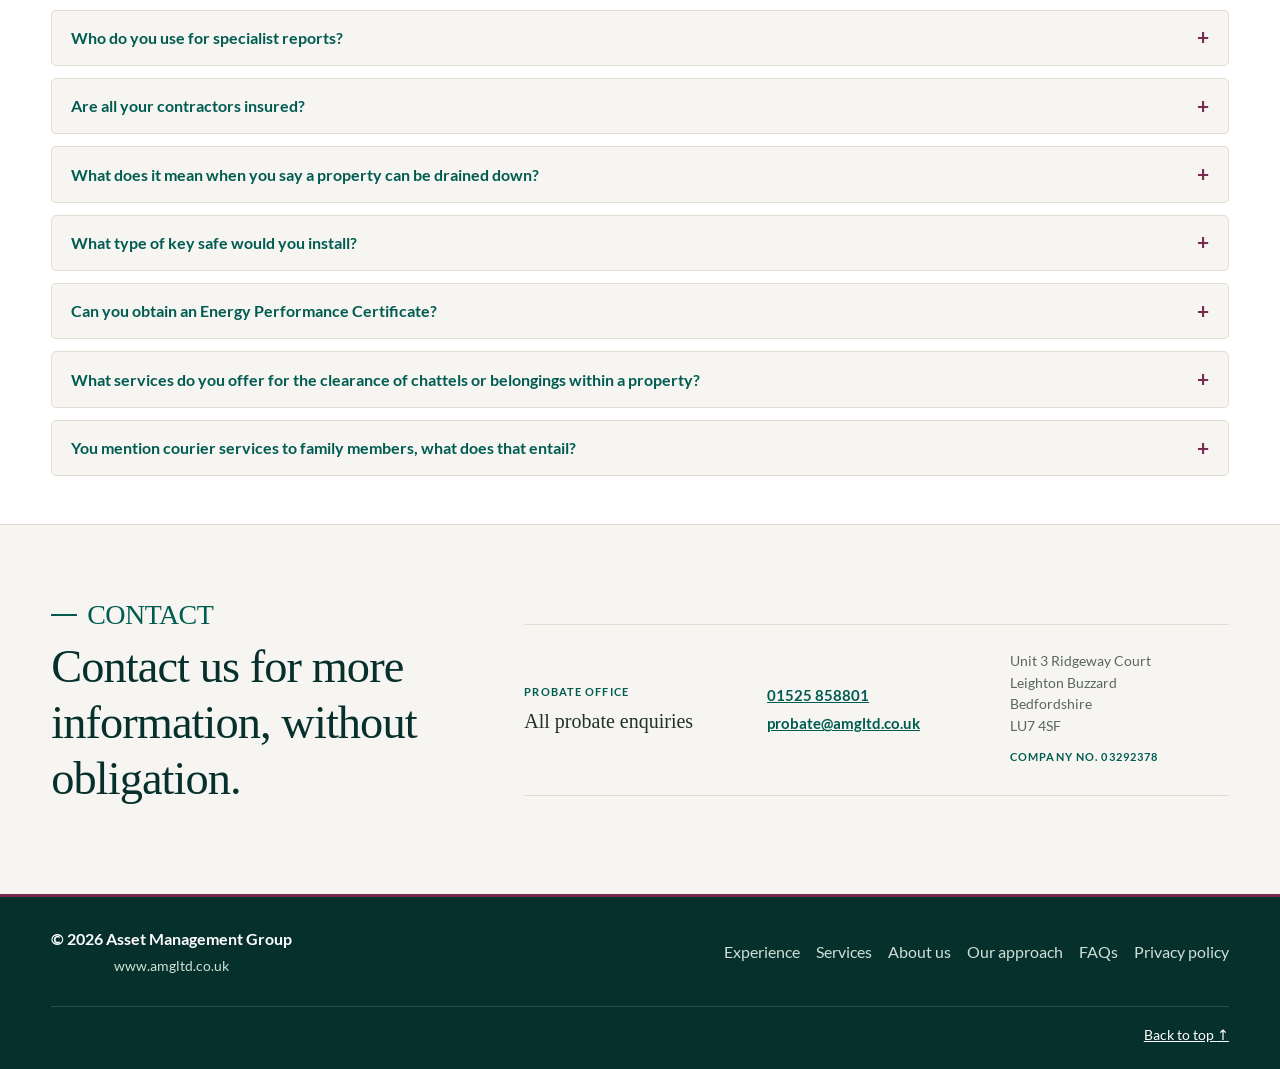
==== commit d0bdfacd: "Tighten FAQ section spacing: remove lead line, match heading-to-card and card-to-section gaps at 3re" ====
--- a/index.html
+++ b/index.html
@@ -22,7 +22,7 @@
   <link rel="preload" as="image" href="images/hero-house.webp" fetchpriority="high">
   <link rel="preload" as="font" type="font/woff2" href="fonts/lato-400.woff2" crossorigin>
   <link rel="preload" as="font" type="font/woff2" href="fonts/lato-700.woff2" crossorigin>
-  <link rel="stylesheet" href="styles.css?v=30091515">
+  <link rel="stylesheet" href="styles.css?v=30091631">
   <script type="application/ld+json">
   {
     "@context": "https://schema.org",
@@ -339,7 +339,6 @@
     <section class="section section-faqs section-anchor" id="faqs" aria-labelledby="faqs-title">
       <div class="container">
         <h2 id="faqs-title" class="section-title">FAQS</h2>
-        <p class="lead">Your questions, answered.</p>
 
         <div class="faq-list">
           <details class="faq-item">
--- a/styles.css
+++ b/styles.css
@@ -452,7 +452,6 @@
 
 .about-tenure,
 .section-services .lead,
-.section-faqs .lead,
 .section-privacy .lead,
 .contact-intro .lead {
   font-family: var(--serif);
@@ -688,14 +687,11 @@
   background: #fff;
   border-top: 1px solid var(--line);
   border-bottom: 1px solid var(--line);
-}
-
-.section-faqs .lead {
-  margin: 0.35rem 0 0;
+  padding-bottom: 3rem;
 }
 
 .section-faqs .faq-list {
-  margin-top: 3rem;
+  margin-top: 2rem;
 }
 
 .faq-list {
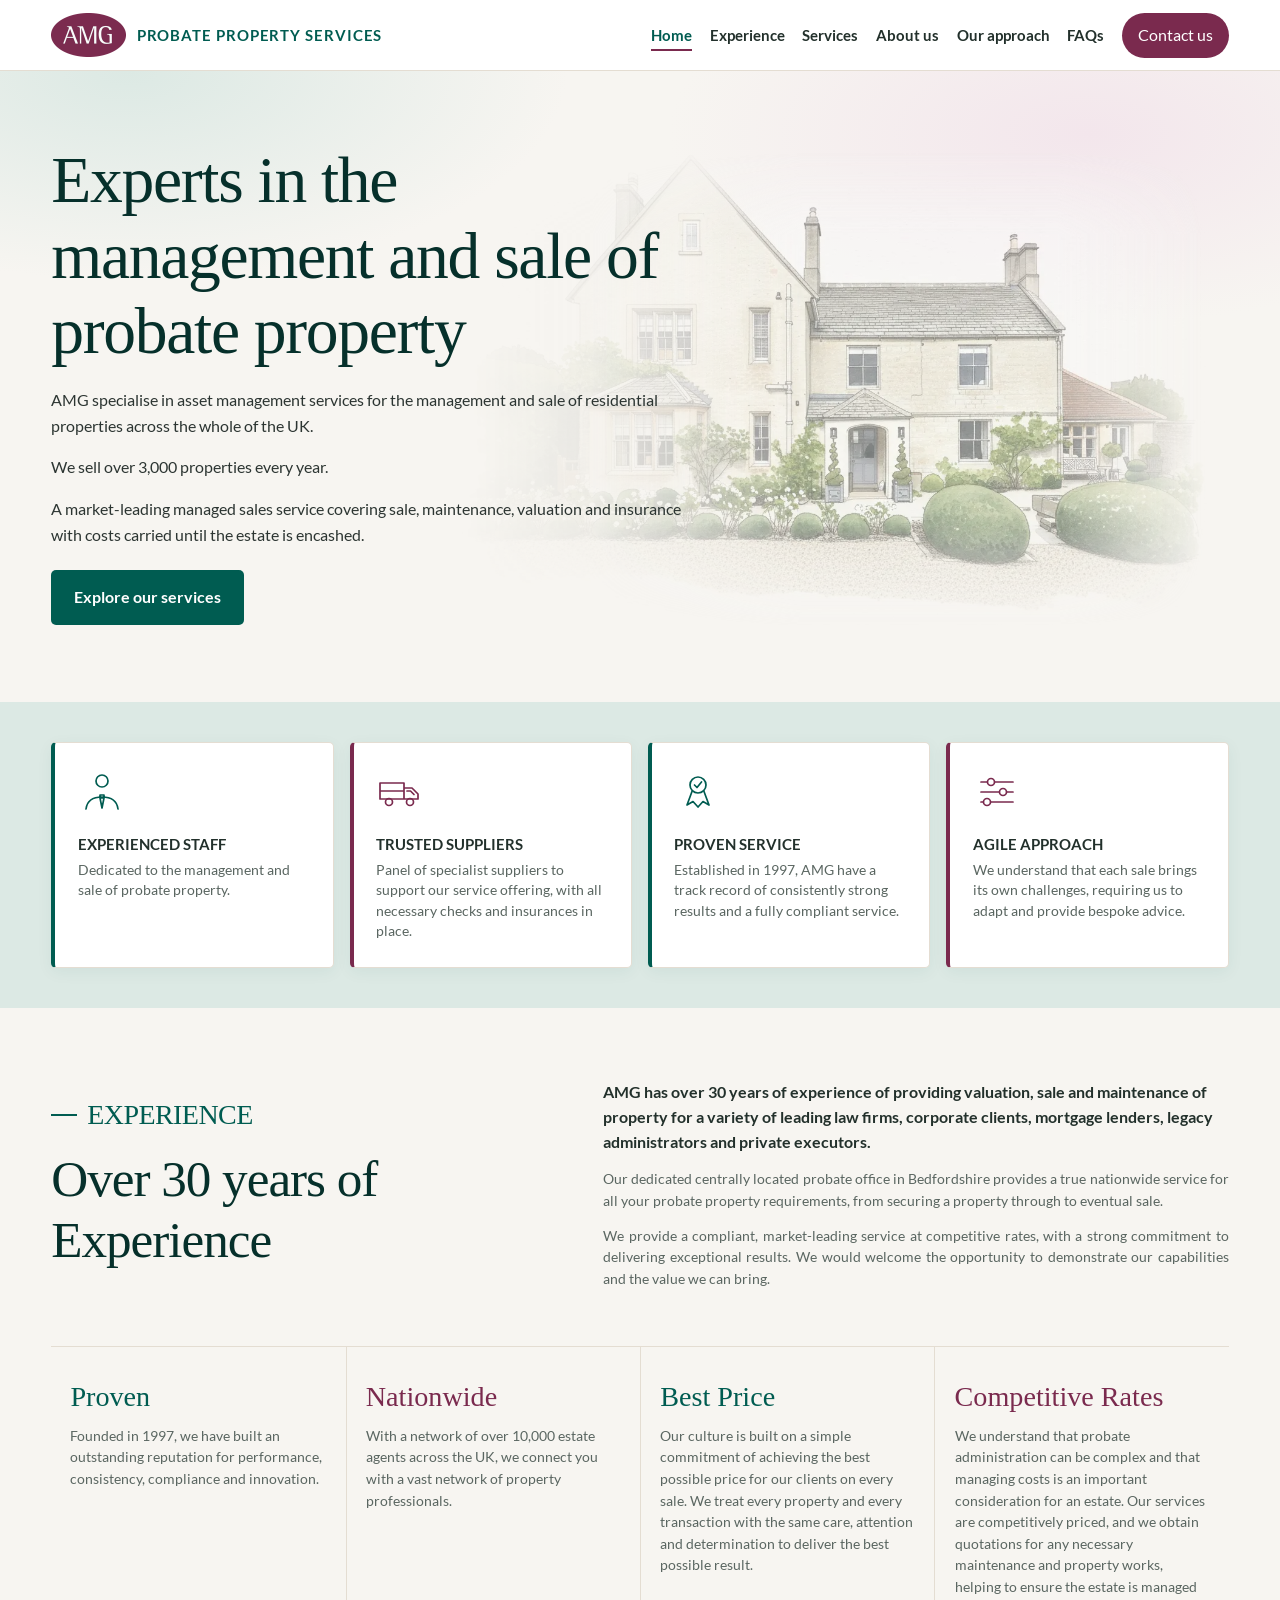
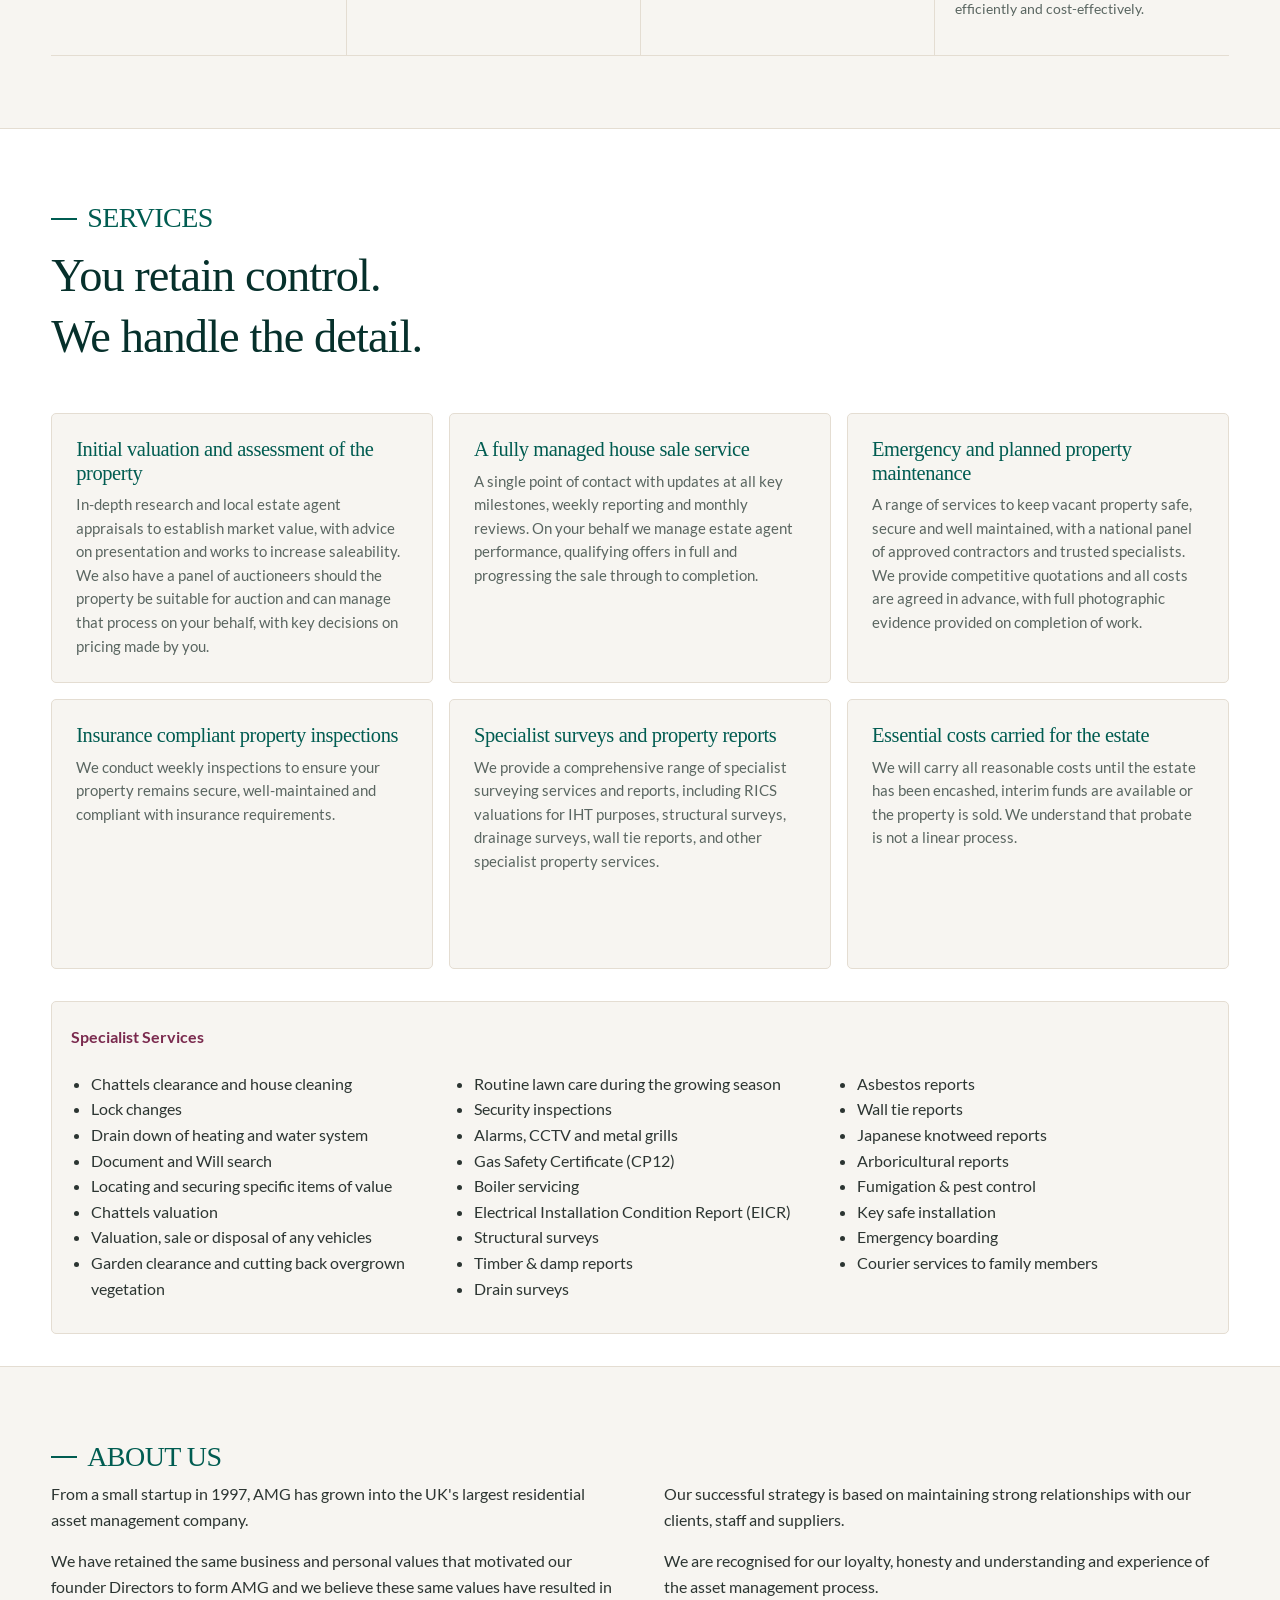
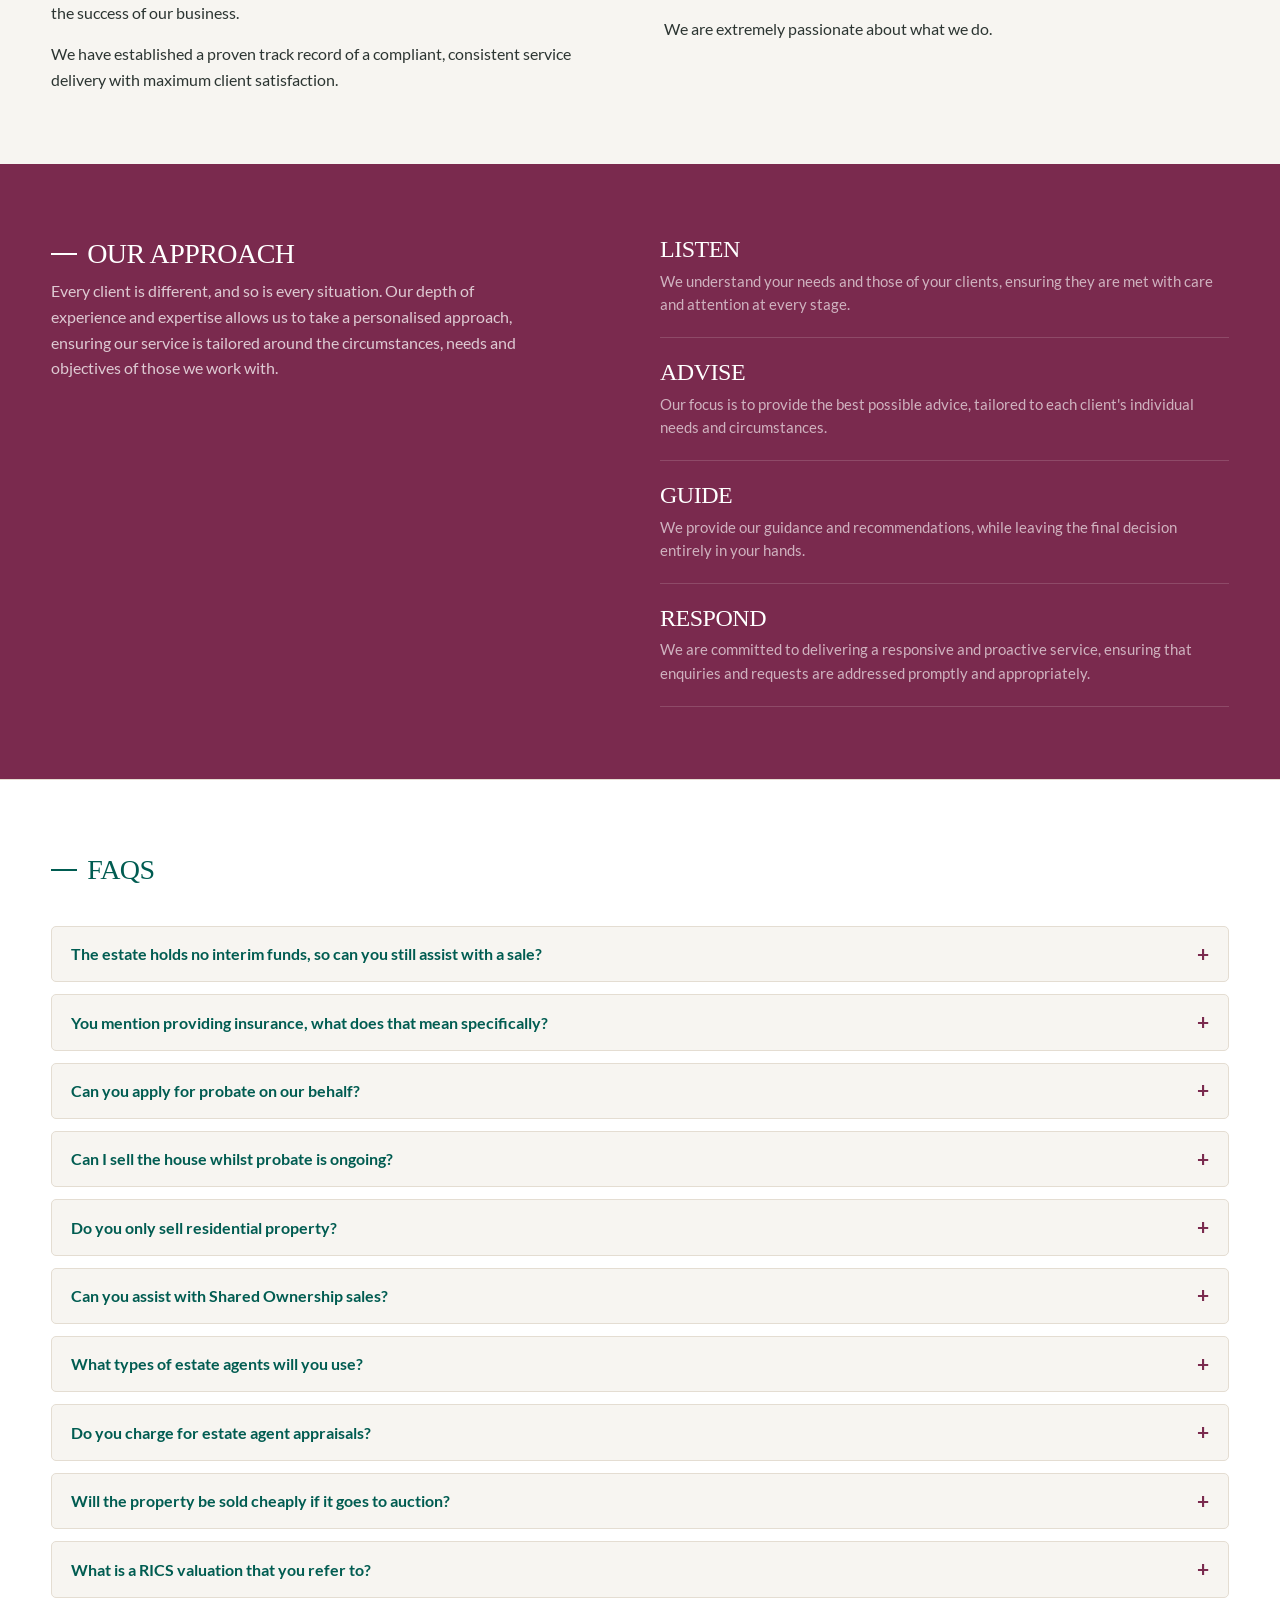
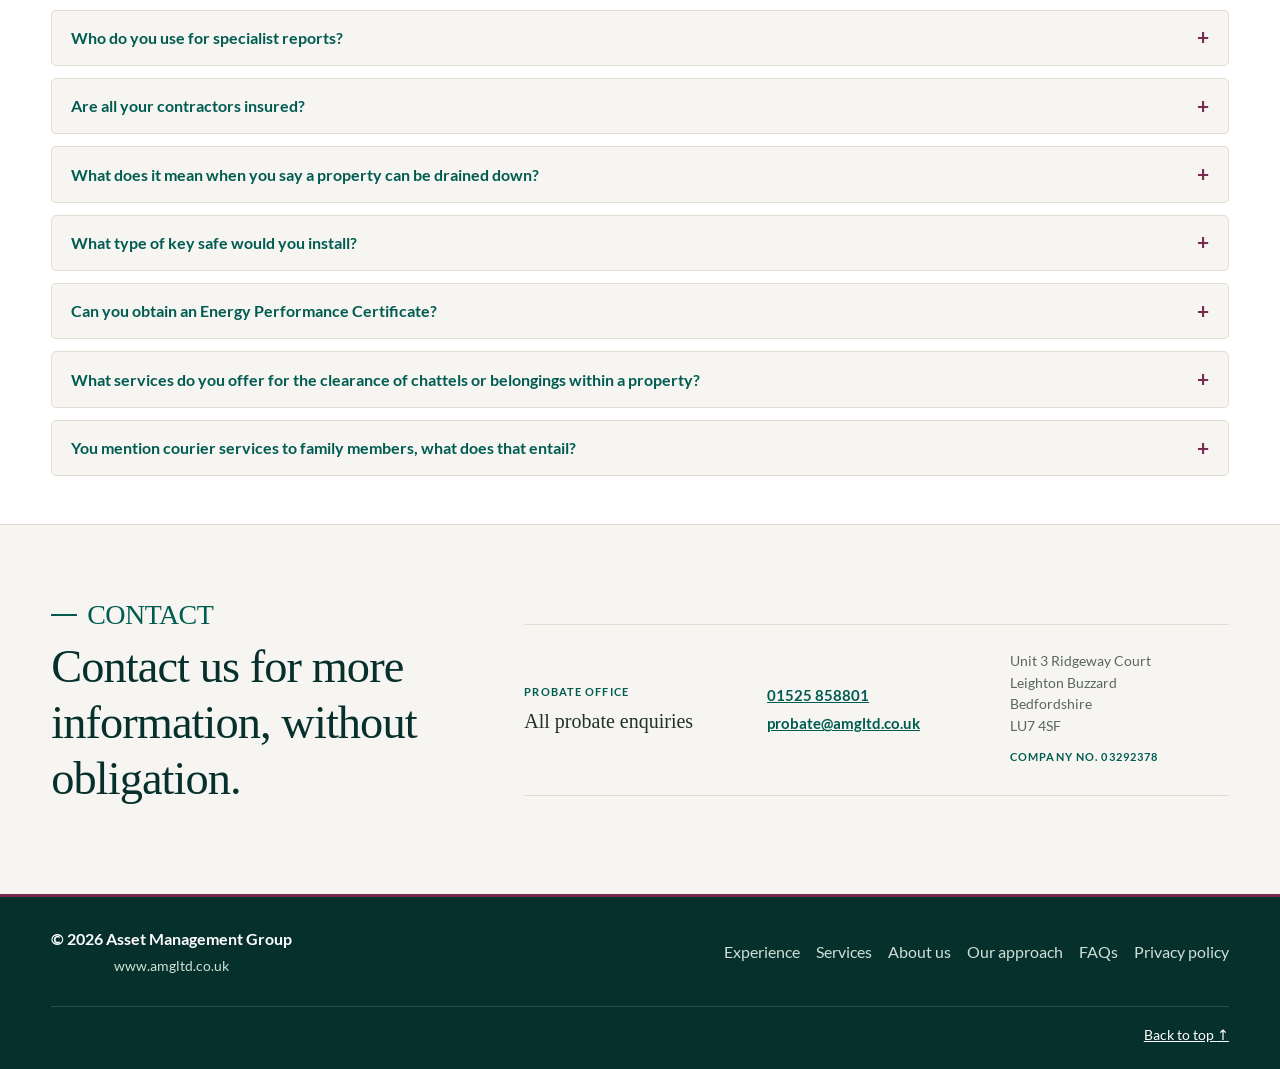
==== commit f1d39284: "Fix paragraph spacing and punctuation for improved readability in service descriptions and FAQs" ====
--- a/index.html
+++ b/index.html
@@ -205,18 +205,18 @@
         <div class="services-grid">
           <article class="service-card">
             <h3>Initial valuation and assessment of the property</h3>
-            <p>In-depth research and local estate agent appraisals to establish market value, with advice on presentation and works to increase saleability.  We also have a panel of auctioneers should the property be suitable for auction and can manage that process on your behalf, with key decisions on pricing made by you.</p>
+            <p>In-depth research and local estate agent appraisals to establish market value, with advice on presentation and works to increase saleability. We also have a panel of auctioneers should the property be suitable for auction and can manage that process on your behalf, with key decisions on pricing made by you.</p>
           </article>
 
           <article class="service-card">
             <h3>A fully managed house sale service</h3>
-            <p>A single point of contact with updates at all key milestones, weekly reporting and monthly reviews.  On your behalf we manage estate agent performance, qualifying offers in full and progressing the sale through to completion.</p>
+            <p>A single point of contact with updates at all key milestones, weekly reporting and monthly reviews. On your behalf we manage estate agent performance, qualifying offers in full and progressing the sale through to completion.</p>
           </article>
 
           <article class="service-card">
             <h3>Emergency and planned property maintenance</h3>
             <p>
-              A range of services to keep vacant property safe, secure and well maintained, with a national panel of approved contractors and trusted specialists.  We provide competitive quotations with costs agreed in advance, with full photographic evidence provided on completion of work.
+              A range of services to keep vacant property safe, secure and well maintained, with a national panel of approved contractors and trusted specialists. We provide competitive quotations and all costs are agreed in advance, with full photographic evidence provided on completion of work.
             </p>
           </article>
 
@@ -237,7 +237,7 @@
           <article class="service-card">
             <h3>Essential costs carried for the estate</h3>
             <p>
-              We will carry all reasonable costs until the estate has been encashed, interim funds are available or the property is sold.  We understand that probate is not a linear process.
+              We will carry all reasonable costs until the estate has been encashed, interim funds are available or the property is sold. We understand that probate is not a linear process.
             </p>
           </article>
         </div>
@@ -281,10 +281,10 @@
         <h2 id="about-title" class="section-title">ABOUT US</h2>
         <div class="who-copy">
           <p>From a small startup in 1997, AMG has grown into the UK's largest residential asset management company.</p>
-          <p>We have retained the same business and personal values that motivated our founder Directors to form AMG all those years ago and we believe these same values have resulted in the success of our business.</p>
+          <p>We have retained the same business and personal values that motivated our founder Directors to form AMG and we believe these same values have resulted in the success of our business.</p>
           <p>We have established a proven track record of a compliant, consistent service delivery with maximum client satisfaction.</p>
           <p>Our successful strategy is based on maintaining strong relationships with our clients, staff and suppliers.</p>
-          <p>We are recognised for our loyalty, honesty and our understanding and experience of the asset management process.</p>
+          <p>We are recognised for our loyalty, honesty and understanding and experience of the asset management process.</p>
           <p>We are extremely passionate about what we do.</p>
         </div>
       </div>
@@ -347,7 +347,7 @@
           </details>
           <details class="faq-item">
             <summary>You mention providing insurance, what does that mean specifically?</summary>
-            <p>We do not offer insurance ourselves but through an intermediary we can offer this at cost price.  Please contact us directly for more details.</p>
+            <p>We do not offer insurance ourselves but through an intermediary we can offer this at cost price. Please contact us directly for more details.</p>
           </details>
           <details class="faq-item">
             <summary>Can you apply for probate on our behalf?</summary>
@@ -367,7 +367,7 @@
           </details>
           <details class="faq-item">
             <summary>What types of estate agents will you use?</summary>
-            <p>Our commitment to you is that we will only use an estate agent who is suitable to the type and likely value of the property; we can also take into account any preferences you may have in the local area from previous transactions.  We do not sign agency agreements as a private seller would and can change an agent immediately if they do not perform.</p>
+            <p>Our commitment to you is that we will only use an estate agent who is suitable to the type and likely value of the property; we can also take into account any preferences you may have in the local area from previous transactions. We do not sign agency agreements as a private seller would and can change an agent immediately if they do not perform.</p>
           </details>
           <details class="faq-item">
             <summary>Do you charge for estate agent appraisals?</summary>
@@ -375,27 +375,27 @@
           </details>
           <details class="faq-item">
             <summary>Will the property be sold cheaply if it goes to auction?</summary>
-            <p>No - we will only recommend sale by auction if the property is suitable, be that because of condition or the marketing history.  Gaining access to our panel of national approved auctioneers, you will retain complete control of the sale, including agreeing the reserve price at which it can be sold at auction and we will performance manage the auctioneer on your behalf.</p>
+            <p>No - we will only recommend sale by auction if the property is suitable, be that because of its condition or the marketing history. Gaining access to our panel of national approved auctioneers, you will retain complete control of the sale, including agreeing the reserve price at which it can be sold at auction and we will performance manage the auctioneer on your behalf.</p>
           </details>
           <details class="faq-item">
             <summary>What is a RICS valuation that you refer to?</summary>
-            <p>A formal valuation report provided by a professionally qualified surveyor, who is a member of the Royal Institution of Chartered Surveyors.  This provides an independent assessment of the likely value of a property on a given date, normally the date of death if this is for IHT purposes.  We can provide these reports via our panel of approved suppliers and they are all RICS-accredited.</p>
+            <p>A formal valuation report provided by a professionally qualified surveyor, who is a member of the Royal Institution of Chartered Surveyors. This provides an independent assessment of the likely value of a property on a given date, normally the date of death if this is for IHT purposes. We can provide these reports via our panel of approved suppliers and they are all RICS-accredited.</p>
           </details>
           <details class="faq-item">
             <summary>Who do you use for specialist reports?</summary>
-            <p>We can obtain a range of reports as detailed on this website from our panel of approved and trusted suppliers.  We will only use a firm who have been verified and are appropriate to the specialist report you require.</p>
+            <p>We can obtain a range of reports as detailed on this website from our panel of approved and trusted suppliers. We will only use a firm who have been verified and are appropriate to the specialist report you require.</p>
           </details>
           <details class="faq-item">
             <summary>Are all your contractors insured?</summary>
-            <p>Insurances are checked in advance and all contractors are approved before joining our panel.  Our onboard process is thorough and they are audited at least annually, to ensure they remain as trusted suppliers to both us and your clients.</p>
+            <p>Insurances are checked in advance and all contractors are approved before joining our panel. Our onboard process is thorough and they are audited at least annually, to ensure they remain as trusted suppliers to both us and your clients.</p>
           </details>
           <details class="faq-item">
             <summary>What does it mean when you say a property can be drained down?</summary>
-            <p>This is where our approved contractor will ensure that all domestic water and central heating systems have been fully drained down, i.e. empty of water.  Ball valves are propped open along with internal and external taps remaining open, with all systems clearly labelled and all stop taps turned off.  The system should only subsequently be refilled by a qualified plumber.</p>
+            <p>This is where our approved contractor will ensure that all domestic water and central heating systems have been fully drained down, i.e. empty of water. Ball valves are propped open along with internal and external taps remaining open, with all systems clearly labelled and all stop taps turned off. The system should only subsequently be refilled by a qualified plumber.</p>
           </details>
           <details class="faq-item">
             <summary>What type of key safe would you install?</summary>
-            <p>We can install most types of key safe as you might need and the make and model will be in line with current security standards, as well as being appropriate to external weather conditions.</p>
+            <p>We can install most types of key safe and the make and model will be in line with current security standards, as well as being appropriate to external weather conditions.</p>
           </details>
           <details class="faq-item">
             <summary>Can you obtain an Energy Performance Certificate?</summary>
@@ -403,7 +403,7 @@
           </details>
           <details class="faq-item">
             <summary>What services do you offer for the clearance of chattels or belongings within a property?</summary>
-            <p>There are times when what remains with a property needs to be cleared and we can assist.  We will provide a competitive quotation and the items will be correctly disposed of.  We can also provide options to value chattels that remain, whether for IHT purposes or otherwise, and see them sold at a later date via one of our approved auctioneers.</p>
+            <p>There are times when what remains within a property needs to be cleared and we can assist. We will provide a competitive quotation and the items will be correctly disposed of. We can also provide options to value chattels that remain, whether for IHT purposes or otherwise, and see them sold at a later date via one of our approved auctioneers.</p>
           </details>
           <details class="faq-item">
             <summary>You mention courier services to family members, what does that entail?</summary>
